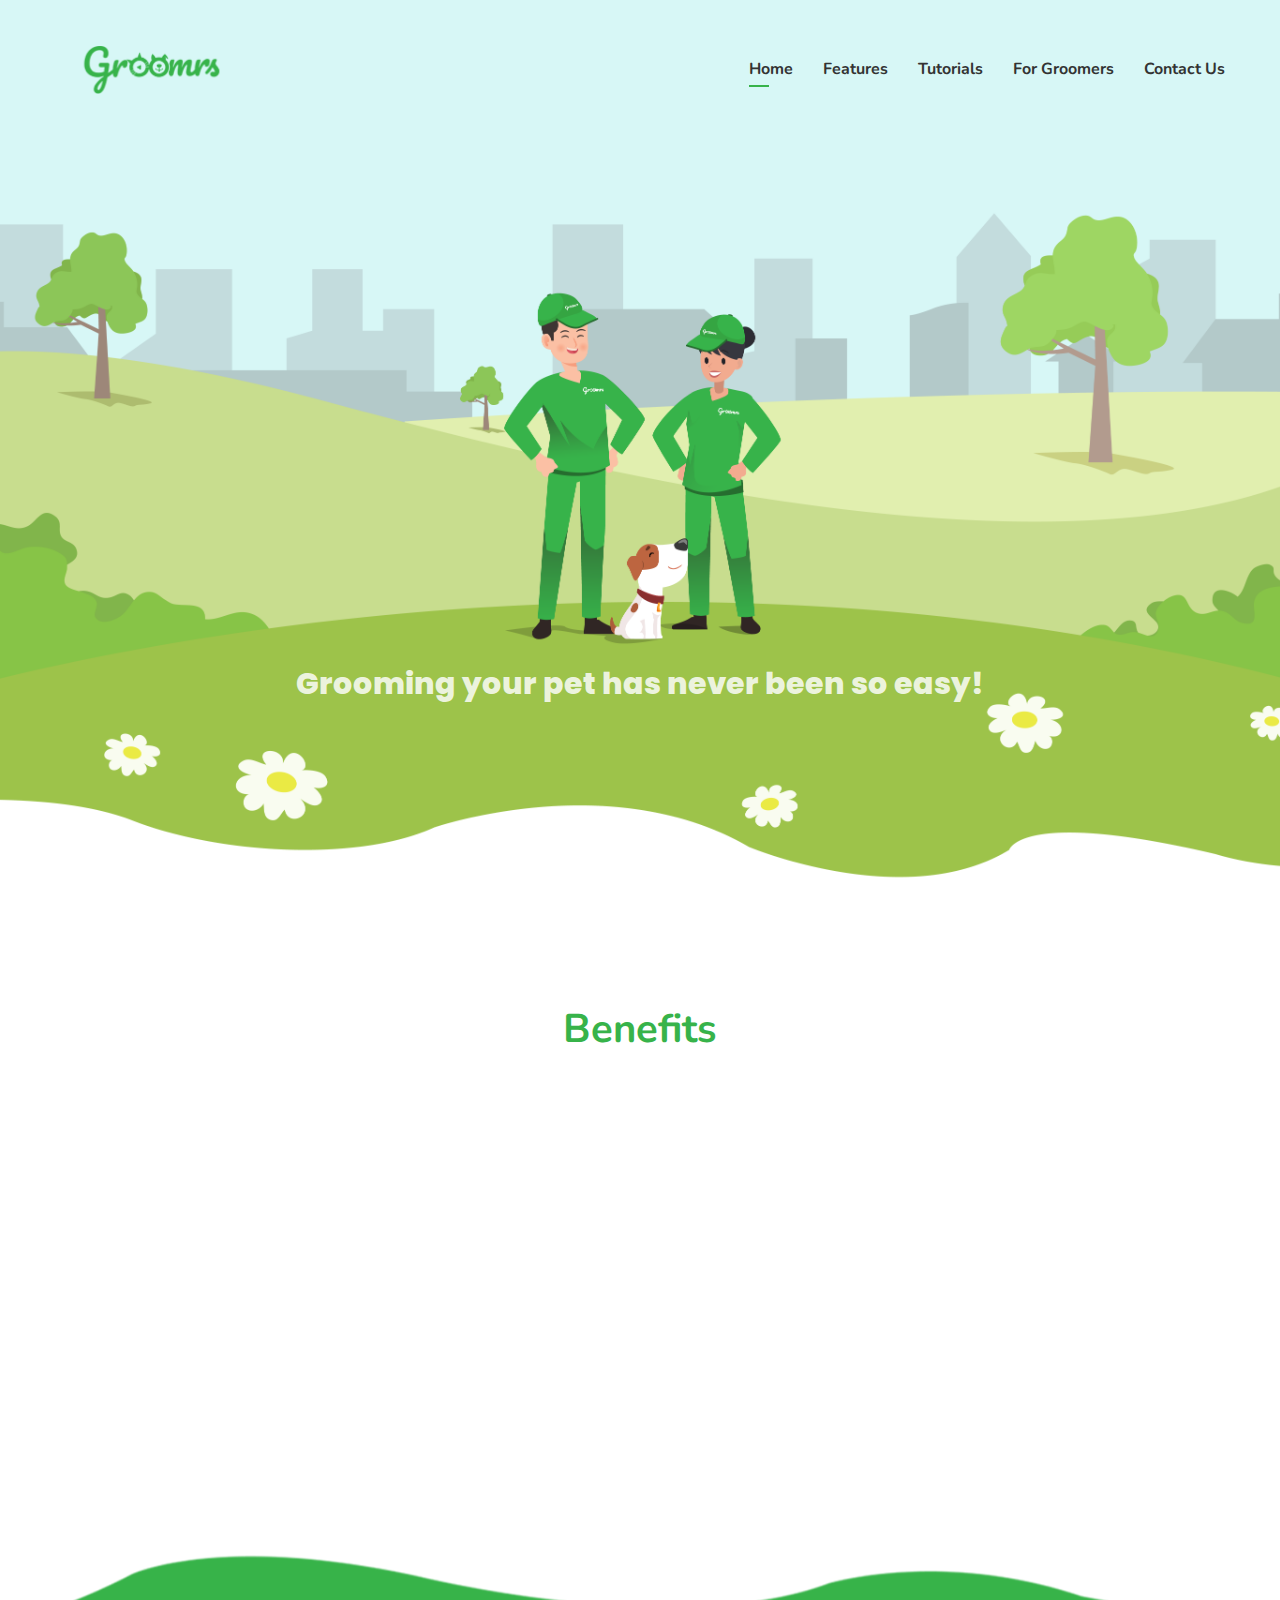
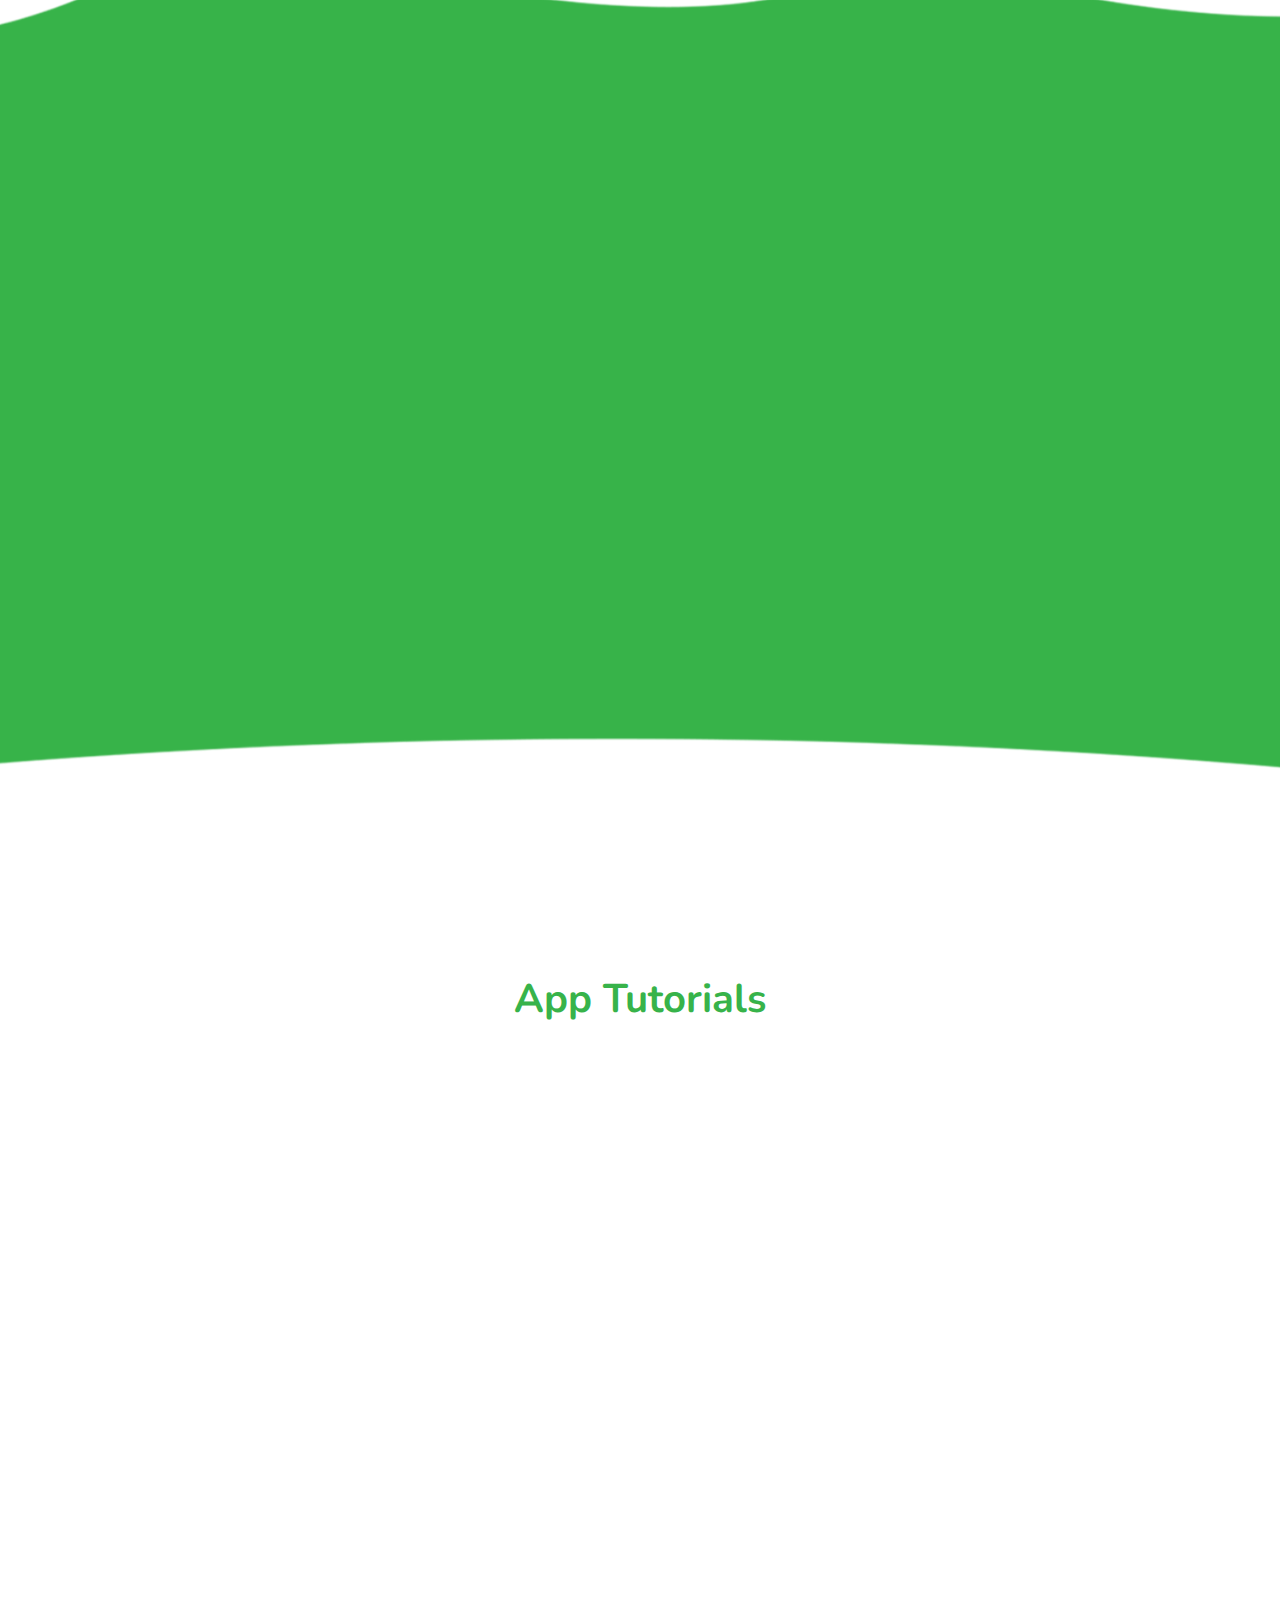
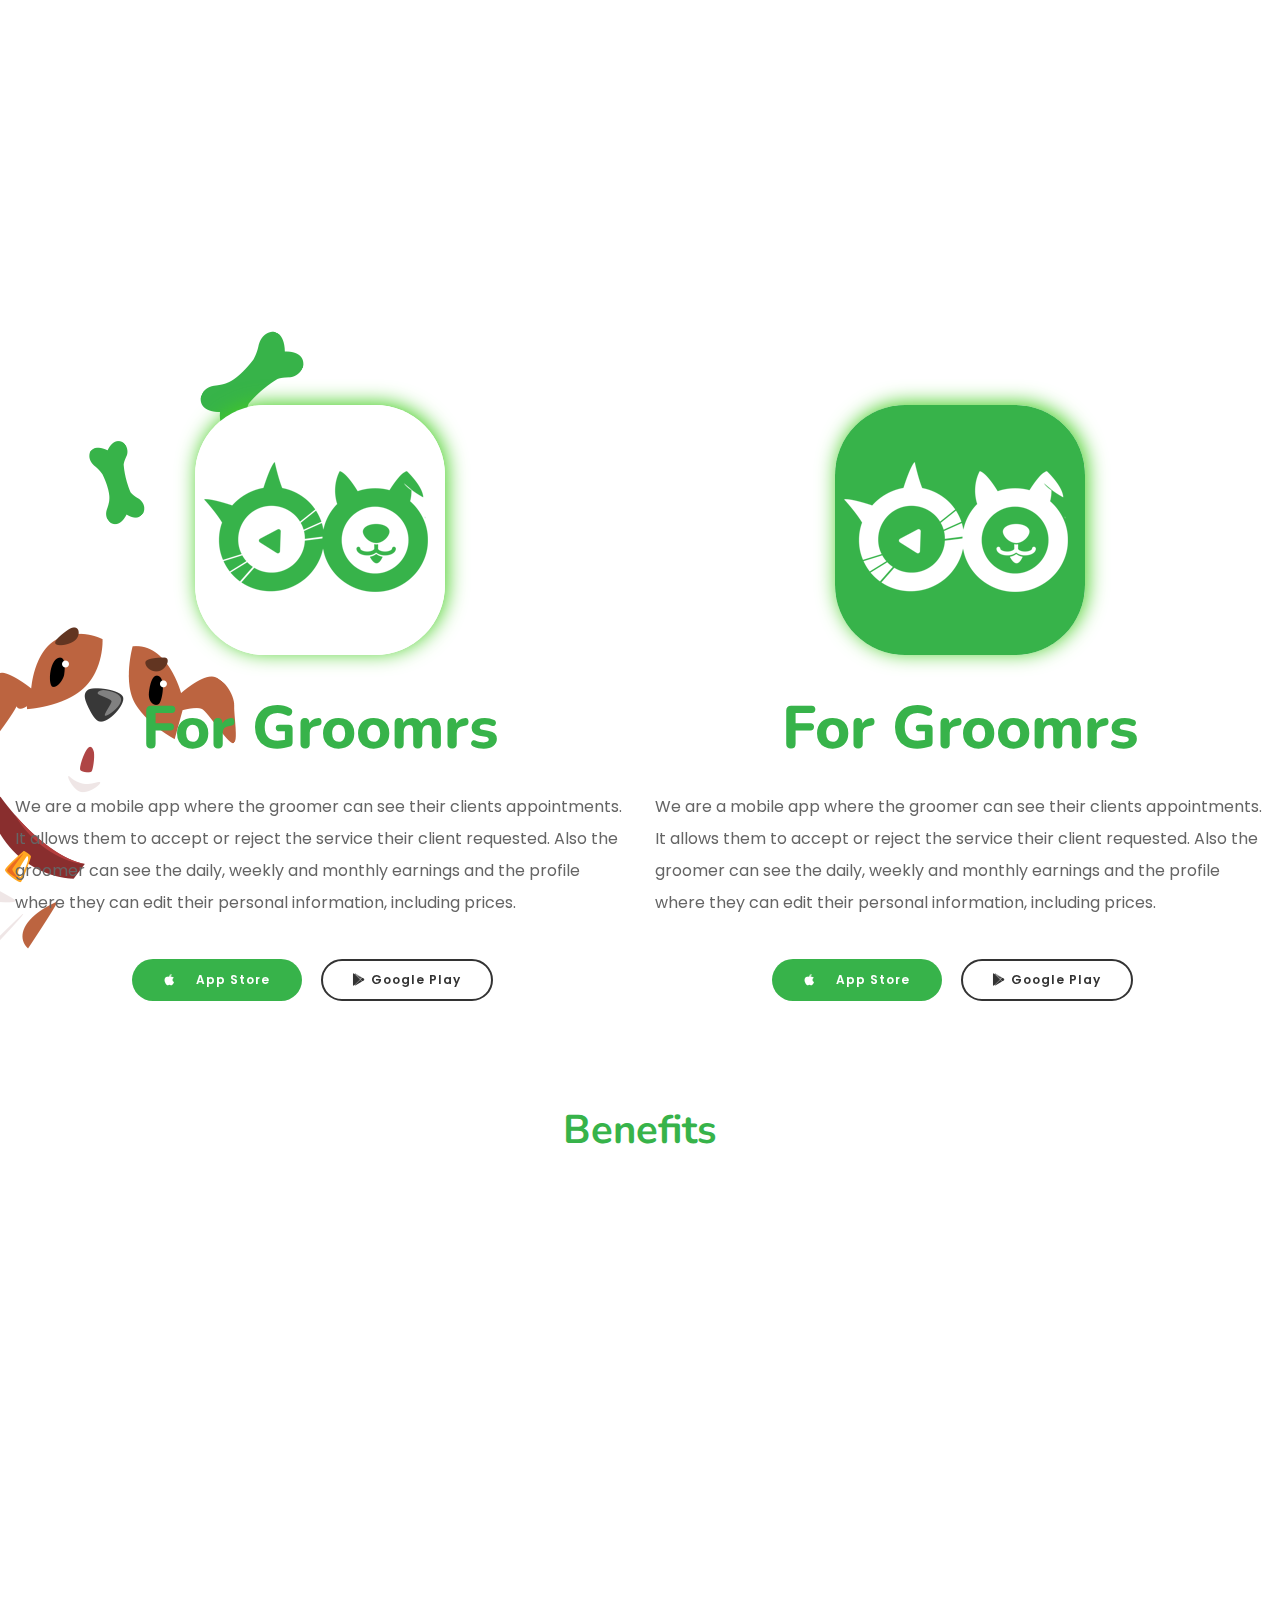
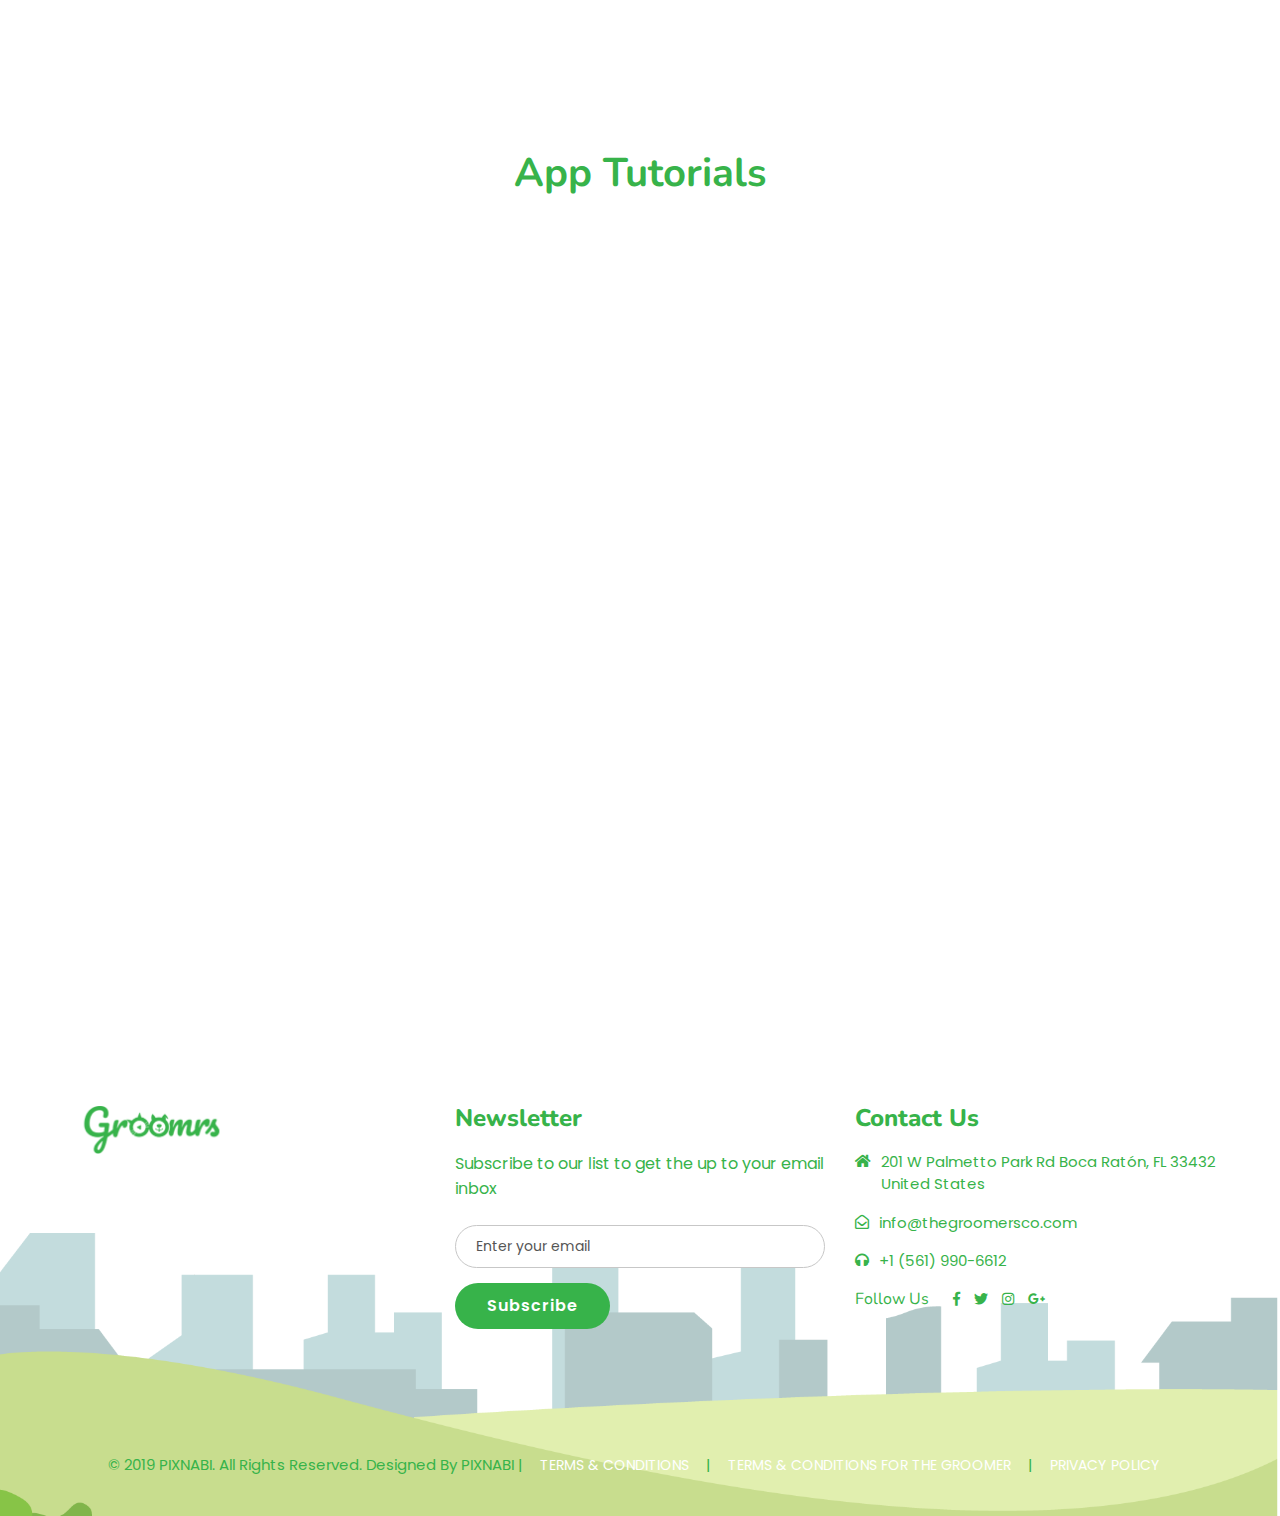
==== index.html @ f54c1a40 "commit" ====
<!doctype html>
<html class="no-js" lang="en">

<head>
    <meta charset="utf-8">
    <meta http-equiv="x-ua-compatible" content="ie=edge">
    <title>The Groomers</title>
    <meta name="description" content="">
    <meta name="viewport" content="width=device-width, initial-scale=1">

    <link rel="manifest" href="site.webmanifest.html">
    <link rel="shortcut icon" type="image/x-icon" href="img/favicon groomers.png">
    <!-- Place favicon.ico in the root directory -->

    <link rel="stylesheet" href="https://use.fontawesome.com/releases/v5.6.3/css/all.css" integrity="sha384-UHRtZLI+pbxtHCWp1t77Bi1L4ZtiqrqD80Kn4Z8NTSRyMA2Fd33n5dQ8lWUE00s/"
        crossorigin="anonymous">

    <!-- CSS here -->
    <link rel="stylesheet" href="css/bootstrap.min.css">
    <link rel="stylesheet" href="css/animate.min.css">
    <link rel="stylesheet" href="css/magnific-popup.css">
    <link rel="stylesheet" href="css/fontawesome-all.min.css">
    <link rel="stylesheet" href="css/themify-icons.css">
    <link rel="stylesheet" href="css/slick.css">
    <link rel="stylesheet" href="css/default.css">
    <link rel="stylesheet" href="css/style.css">
    <link rel="stylesheet" href="css/responsive.css">
</head>

<body>
    <!-- preloader -->
    <div id="loading">
        <div id="loading-center">
            <div id="loading-center-absolute">
                <div class="object" id="object_one"></div>
                <div class="object" id="object_two"></div>
                <div class="object" id="object_three"></div>
                <div class="object" id="object_four"></div>
                <div class="object" id="object_five"></div>
                <div class="object" id="object_six"></div>
                <div class="object" id="object_seven"></div>
                <div class="object" id="object_eight"></div>
                <div class="object" id="object_big"></div>
            </div>
        </div>
    </div>
    <!-- preloader-end -->
    <!-- header -->
    <header id="sticky-header" class="transparent-menu pt-20 pb-20">
        <div class="container">
            <div class="row">
                <div class="col-xl-12">
                    <div class="main-menu">
                        <nav class="navbar navbar-expand-lg">
                            <a href="index.html" class="navbar-brand">
                                <img id="sticky-logo" src="img/logo/logogroo.png" alt="" width="200px" height="50px">
                            </a>
                            <button class="navbar-toggler" type="button" data-toggle="collapse" data-target="#navbarNav">
                                <span class="navbar-icon"></span>
                                <span class="navbar-icon"></span>
                                <span class="navbar-icon"></span>
                            </button>
                            <div class="collapse navbar-collapse" id="navbarNav">
                                <ul class="navbar-nav ml-auto">
                                    <li class="nav-item active"><a class="nav-link" href="#home">Home</a></li>
                                    <li class="nav-item"><a class="nav-link" href="#features">Features</a></li>
                                    <li class="nav-item"><a class="nav-link" href="#screesnshot">Tutorials</a></li>
                                    <li class="nav-item"><a class="nav-link" href="#forGroomers">For Groomers</a></li>
                                    <li class="nav-item"><a class="nav-link" href="#contactUs">Contact Us</a></li>
                                </ul>
                            </div>
                        </nav>
                    </div>
                </div>
            </div>
        </div>
    </header>
    <!-- header-end -->
    
    <!-- slider-area -->
    <section>
    <div id="home" class="slider-area bg-shape home-two d-flex justify-content-center align-items-end" style="background-image:url('img/slider/fooren-100.png');">
                <span class="downt">Grooming your pet has never been so easy!</span>
    </div>
                                    
<!-- <div class="hero-area-wrap home-two-hero">
            <div class="slider-active">
                <div class="single-slider home-two-slider"> -->
                    <!-- <div class="container"> -->
                        <!-- <div class="row">
                            <div class="col-12">
                                <div class="downt" style="animation: movebounce 3s linear infinite; z-index: 1;">Grooming your pet has never been so easy!</div> -->
                                <!-- <div class="downt" > -->
                                    <!-- <div class="logo-1" data-animation="fadeInLeft" data-delay=".2s"></div> -->
                                    <!-- <h1 class="downt" data-animation="fadeInLeft" data-delay=".2s" >Grooming your pet has never been
                                        so easy</h1> -->
                                    <!-- <p data-animation="fadeInLeft" data-delay=".4s" style="color:#fafafaf1">With groomers, your pet is going to
                                        be in excellent hands, our staff is highly qualified, they will offer you the
                                        best
                                        experience for your pet.</p> -->
                                    <!-- <div class="slider-btn">
                                        <a href="#" class="btn xs-mb-5" data-animation="fadeInUp" data-delay=".6s"><i class="fab fa-apple"></i>App
                                            Store</a>
                                        <a href="#" class="btn transparent-btn" data-animation="fadeInUp" data-delay=".8s"><i
                                                class="fab fa-google-play"></i>Google Play</a>
                                    </div>
                                </div>
                            </div> -->
                            <!-- <div class="col-xl-4 offset-xl-1 col-lg-5 d-none d-lg-block">
                                <div class="slider-img" data-animation="fadeInRight" data-delay=".8s"> -->
                                    <!-- <img src="img/screenshot/screenshot-1.png" width="379px" height="729px" alt="" style="object-fit: contain;"> -->
                                </div>
                            </div>
                        </div>
                    </div>
                </div>
            </div>
        </div>
    </section>
    <!-- slider-area-end -->
    <!-- features-area-wrap -->
    <div id="features" class="features-area-wrap home-two-features">
        <section class="features-area pt-135 pb-80 ">
            <h1 class="pb-40">Benefits</h1>
            <div class="container">
                <div class="row">
                    <div class="col-xl-3 col-lg-3 col-md-6 text-center">
                        <div class="features-wrap mb-30 wow fadeIn" data-wow-delay="0.2s">
                            <div class="features-icon">
                                <img class="animated" src="img/icon/animalesgroomers.svg" alt="" width="100px" height="100px;">
                            </div>
                            <div class="features-content">
                                <h2>Choose Your Pet</h2>
                                <p>Tell us what pet you have and it’s size so groomers can offer the best experience
                                    for
                                    your pet.</p>
                            </div>
                        </div>
                    </div>
                    <div class="col-xl-3 col-lg-3 col-md-6 text-center">
                        <div class="features-wrap mb-30 wow fadeIn" data-wow-delay="0.2s">
                            <div class="features-icon">
                                <img class="animated" src="img/icon/servicegroomers.svg" alt="" width="100px" height="100px;">
                            </div>
                            <div class="features-content">
                                <h2>Service Preference</h2>
                                <p>We offer full bath and grooming services for your pet .</p>
                            </div>
                        </div>
                    </div>
                    <div class="col-xl-3 col-lg-3 col-md-6 text-center">
                        <div class="features-wrap mb-30 wow fadeIn" data-wow-delay="0.4s">
                            <div class="features-icon">
                                <img class="animated" src="img/icon/locationgroomers.svg" alt="" width="100px" height="100px">
                            </div>
                            <div class="features-content">
                                <h2>What's Your Location?</h2>
                                <p>Choose the location where your pet is or where you want the service.</p>
                            </div>
                        </div>
                    </div>
                    <div class="col-xl-3 col-lg-3 col-md-6 text-center">
                        <div class="features-wrap mb-30 wow fadeIn" data-wow-delay="0.6s">
                            <div class="features-icon">
                                <img class="animated" src="img/icon/guaguagroomers.svg" alt="" width="100px" height="100px">
                            </div>
                            <div class="features-content">
                                <h2>We Are On Our Way!</h2>
                                <p>Once you make your appointment, we are going to be on our way so we can offer you
                                    the service that you chose for your pet.</p>
                            </div>
                        </div>
                    </div>
                </div>
            </div>
        </section>
    </div>
    <!-- Description Start here -->
    <section class="description-area description-padding pt-105 pb-100" style="padding-top: 50px;padding-bottom: 0px;">
        <div class="container">
            <div class="row">
                <div class="col-xl-5 col-lg-6">
                    <div class="description-img second-description-img wow fadeInLeft" data-wow-delay="0.2s">
                        <img class="animated" src="img/features/Gped.png" alt="">
                    </div>
                </div>
                <div class="col-xl-6 offset-xl-1 col-lg-6">
                    <div class="description-content second-description wow fadeInUp" data-wow-delay="0.4s">
                        <div class="description-content-title mb-25">
                            <h1 style="color: aliceblue">About Us</h1>
                        </div>
                        <p style="color: aliceblue">We are a mobile app that provides you grooming services for your pet whether is a dog or a
                            cat. It allows you to choose a date with the groomer of your preference, your pet size and
                            the best services for them. Our staff is highly train and qualified with years of
                            professional experience.</p>
                        <!-- <a href="#" class="btn">Read more</a> -->
                    </div>
                </div>
            </div>
        </div>
    </section>
    <!-- Description Ends Here -->
    <!-- app-screenshot-area -->
    <section id="screesnshot" class="screeenshot-area second-screenshot-area pt-10 style=" background-image: url('..')">
        <section class="features-area pb-80">
            <h1 class="pb-40 pt-40">App Tutorials</h1>
            <div class="container">
                <div class="row">
                    <div class="col-xl-3 col-lg-3 col-md-6 text-center">
                        <div class="features-wrap mb-30 wow fadeIn" data-wow-delay="0.2s">
                            <div class="features-icon">
                                <img src="img/screenshot/screenshot-1.png" width="250px" height="500px;">
                            </div>
                            <div class="features-content">
                                <h2>Choose Your Pet</h2>
                                <p>Our design allows you to choose what kind of pet do you own, cat or dog.</p>
                            </div>
                        </div>
                    </div>
                    <div class="col-xl-3 col-lg-3 col-md-6 text-center">
                        <div class="features-wrap mb-30 wow fadeIn" data-wow-delay="0.6s">
                            <div class="features-icon">
                                <img src="img/screenshot/screenshot-2.png" alt="" width="250px" height="500px">
                            </div>
                            <div class="features-content">
                                <h2>Choose a Groomer</h2>
                                <p>You can find the groomer of your preference to perform the service that you chose and their profile.</p>
                            </div>
                        </div>
                    </div>
                    <div class="col-xl-3 col-lg-3 col-md-6 text-center">
                        <div class="features-wrap mb-30 wow fadeIn" data-wow-delay="0.6s">
                            <div class="features-icon">
                                <img src="img/screenshot/screenshot-3.png" alt="" width="250px" height="500px">
                            </div>
                            <div class="features-content">
                                <h2>Make Your Appointment</h2>
                                <p>Choose the date and time that you wish the groomer provide the service that you picked for your pet.</p>
                            </div>
                        </div>
                    </div>
                    <div class="col-xl-3 col-lg-3 col-md-6 text-center">
                        <div class="features-wrap mb-30 wow fadeIn" data-wow-delay="0.8s">
                            <div class="features-icon">
                                <img src="img/screenshot/screenshot-4.png" alt="" width="250px" height="500px">
                            </div>
                            <div class="features-content">
                                <h2>Pet Profile</h2>
                                <p>You can create your pet's profile.</p>
                            </div>
                        </div>
                    </div>

                </div>
            </div>
        </section>
    </section>
    <!-- Screenshots Ends Here -->
    <!-- For Groomers Start Here -->
    <!-- For Groomers Sliders Start Here-->
    <section id="forGroomers" class="dogback">
            <!-- slider-area bg-shape home-two classdog-->
        <div class="hero-area-wrap home-two-hero">
            <div class="slider-active">
                <div class="single-slider home-two-slider">
                    <div class="container-fluid dogbone">
                        <div class="row">
                            <div class="col-xl-6 col-lg-6">
                                <div class="slider-content">
                                    <div class="loggo"><div class="logo-2" data-animation="fadeInLeft" data-delay=".2s"></div></div>
                                   
                                    
                                    <h1 data-animation="fadeInLeft" data-delay=".2s" style="color: #37b34a; text-align: center;">For Groomrs</h1>
                                    <p data-animation="fadeInLeft" data-delay=".4s">We are a mobile app where the
                                        groomer can see their clients appointments. It allows them to accept or reject
                                        the service their client requested. Also the groomer can see the daily, weekly
                                        and monthly earnings and the profile where they can edit their personal
                                        information, including prices.</p>
                                    <div class="slider-btn" style="text-align: center;">
                                        <a href="#" class="btn" data-animation="fadeInUp" data-delay=".6s"><i class="fab fa-apple"></i>App
                                            Store</a>
                                        <a href="#" class="btn transparent-btn" data-animation="fadeInUp" data-delay=".8s"><i
                                                class="fab fa-google-play"></i>Google Play</a>
                                    </div>
                                </div>
                            </div>


                            <div class="col-xl-6 col-lg-6">
                                <div class="slider-content">
                                    <div class="loggo"><div class="logo-3" data-animation="fadeInLeft" data-delay=".1s"></div></div>
                                    
                                    
                                    <h1 data-animation="fadeInLeft" data-delay=".2s" style="color: #37b34a; text-align: center;">For Groomrs</h1>
                                    <p data-animation="fadeInLeft" data-delay=".4s">We are a mobile app where the
                                        groomer can see their clients appointments. It allows them to accept or reject
                                        the service their client requested. Also the groomer can see the daily, weekly
                                        and monthly earnings and the profile where they can edit their personal
                                        information, including prices.</p>
                                    <div class="slider-btn" style="text-align: center;">
                                        <a href="#" class="btn" data-animation="fadeInUp" data-delay=".6s"><i class="fab fa-apple"></i>App
                                            Store</a>
                                        <a href="#" class="btn transparent-btn" data-animation="fadeInUp" data-delay=".8s"><i
                                                class="fab fa-google-play"></i>Google Play</a>
                                    </div>
                                </div>
                            </div>







                            <!-- <div class="col-xl-4 offset-xl-1 col-lg-5 d-none d-lg-block">
                                <div class="slider-img" data-animation="fadeInRight" data-delay=".8s">
                                    <img src="img/screenshot/screenshot-5.png" alt="" width="379px" height="729px">
                                </div>
                            </div> -->
                        </div>
                    </div>
                </div>
            </div>
        </div>
    </section>
    <!-- For Groomers Ends Here -->
    <!-- For Groomers Benefits Start Here-->
    <div id="features" class="features-area-wrap home-two-features">
        <section class="features-area pt-135 pb-80">
            <h1 class="pb-40">Benefits</h1>
            <div class="container">
                <div class="row">
                    <div class="col-xl-3 col-lg-3 col-md-6 text-center">
                        <div class="features-wrap mb-30 wow fadeIn" data-wow-delay="0.2s">
                            <div class="features-icon">
                                <img class="animated" src="img/icon/calendar.png" alt="" width="180px" height="100px;">
                            </div>
                            <div class="features-content">
                                <h2>Customer's Appointments</h2>
                                <p>The groomer will have the flexibility to verify at what date and time they will
                                    provide your pet’s services.</p>
                            </div>
                        </div>
                    </div>
                    <div class="col-xl-3 col-lg-3 col-md-6 text-center">
                        <div class="features-wrap mb-30 wow fadeIn" data-wow-delay="0.2s">
                            <div class="features-icon">
                                <img class="animated" src="img/icon/service.png" alt="" width="180px" height="100px;">
                            </div>
                            <div class="features-content">
                                <h2>Service Request</h2>
                                <p>Our groomers will have the option to accept or deny their service requests.</p>
                            </div>
                        </div>
                    </div>
                    <div class="col-xl-3 col-lg-3 col-md-6 text-center">
                        <div class="features-wrap mb-30 wow fadeIn" data-wow-delay="0.4s">
                            <div class="features-icon">
                                <img class="animated" src="img/icon/earnings.png" alt="" width="180px" height="100px">
                            </div>
                            <div class="features-content">
                                <h2>Groomer's Earnings</h2>
                                <p>Groomers will have the opportunity to see their daily, weekly and monthly earnings.</p>
                            </div>
                        </div>
                    </div>
                    <div class="col-xl-3 col-lg-3 col-md-6 text-center">
                        <div class="features-wrap mb-30 wow fadeIn" data-wow-delay="0.6s">
                            <div class="features-icon">
                                <img  class="animated" src="img/icon/avatar.png" alt="" width="170px" height="100px">
                            </div>
                            <div class="features-content">
                                <h2>Groomer's Profile</h2>
                                <p>The groomer will see their profile information, including prices and they will have
                                    the liberty to change them.</p>
                            </div>
                        </div>
                    </div>
                </div>
            </div>
        </section>
        <!-- For Groomers Benefits Ends Here-->
        <!-- Screenshots Tutorial -->
        <section id="forGroomers" class="screeenshot-area second-screenshot-area pt-5" style= "background-image:url('..')">
            <section class="features-area pb-80" style="border-bottom-width: 0px;">
                <h1 class="pb-40">App Tutorials</h1>
                <div class="container">
                    <div class="row">
                        <div class="col-xl-3 col-lg-3 col-md-6 text-center">
                            <div class="features-wrap mb-30 wow fadeIn" data-wow-delay="0.2s">
                                <div class="features-icon">
                                    <img src="img/screenshot/screenshot-5.png" width="250px" height="500px;">
                                </div>
                                <div class="features-content">
                                    <h2>Calendar</h2>
                                    <p>Take a look in your calendar to all te appointments that customers create.</p>
                                </div>
                            </div>
                        </div>
                        <div class="col-xl-3 col-lg-3 col-md-6 text-center">
                            <div class="features-wrap mb-30 wow fadeIn" data-wow-delay="0.6s">
                                <div class="features-icon">
                                    <img src="img/screenshot/screenshot-10.png" alt="" width="250px" height="500px">
                                </div>
                                <div class="features-content">
                                    <h2>Request Service</h2>
                                    <p>Groomers can accept or deny all the requests.</p>
                                </div>
                            </div>
                        </div>
                        <div class="col-xl-3 col-lg-3 col-md-6 text-center">
                            <div class="features-wrap mb-30 wow fadeIn" data-wow-delay="0.6s">
                                <div class="features-icon">
                                    <img src="img/screenshot/screenshot-8.png" alt="" width="250px" height="500px">
                                </div>
                                <div class="features-content">
                                    <h2>Reports</h2>
                                    <p>Take a look to all your earnings.</p>
                                </div>
                            </div>
                        </div>
                        <div class="col-xl-3 col-lg-3 col-md-6 text-center">
                            <div class="features-wrap mb-30 wow fadeIn" data-wow-delay="0.8s">
                                <div class="features-icon">
                                    <img src="img/screenshot/screenshot-6.png" alt="" width="250px" height="500px">
                                </div>
                                <div class="features-content">
                                    <h2>Profile</h2>
                                    <p>Groomers can provide all the information about their services.</p>
                                </div>
                            </div>
                        </div>

                    </div>
                </div>
            </section>
        </section>
        <!-- For Groomers App Ends Here -->
        <!-- footer -->
        <section id="contactUs">
            <footer class="second-footer">
                <div class="container">
                    <div class="footer-area-wrap pt-95 pb-70">
                        <div class="row">
                            <div class="col-lg-4 col-sm-6">
                                <div class="footer-widget mb-30">
                                    <div class="footer-logo mb-20">
                                        <a href="index.html"><img class="animated" src="img/logo/logogroo.png" alt="" width="200px"
                                                height="50px"></a>
                                    </div>
                                    <div class="footer-text">
                                        <!-- <p>Sed ut perspiciatis unde om is nerror sit voluptatem accustium dolorem
                                            ti um
                                            totam rem aperam
                                            eaque ipsa qu ae ab
                                            illose inntore veritatis et quasi way his mind</p> -->
                                    </div>
                                </div>
                            </div>
                            <div class="col-lg-4 col-sm-6">
                                <div class="footer-widget mb-30">
                                    <div class="footer-widget-heading">
                                        <h4>Newsletter</h4>
                                    </div>
                                    <div class="subscribe-text">
                                        <p>Subscribe to our list to get the
                                            up to your email inbox</p>
                                    </div>
                                    <form action="#" class="footer-form">
                                        <input type="text" placeholder="Enter your email">
                                        <button class="btn">subscribe</button>
                                    </form>
                                </div>
                            </div>
                            <div class="col-lg-4 col-sm-6">
                                <div class="footer-widget mb-30">
                                    <div class="footer-widget-heading">
                                        <h4>Contact Us</h4>
                                    </div>
                                    <div class="sigle-address">
                                        <div class="address-icon">
                                            <i class="fas fa-home"></i>
                                        </div>
                                        <p>201 W Palmetto Park Rd Boca Ratón, FL 33432 United States</p>
                                    </div>
                                    <div class="sigle-address">
                                        <div class="address-icon">
                                            <i class="far fa-envelope-open"></i>
                                        </div>
                                        <p>info@thegroomersco.com</p>
                                    </div>
                                    <div class="sigle-address">
                                        <div class="address-icon">
                                            <i class="fas fa-headphones"></i>
                                        </div>
                                        <p>+1 (561) 990-6612</p>
                                    </div>
                                    <div class="footer-social mt-5">
                                        <h6>Follow Us</h6>
                                        <ul class="footer-social-icon">
                                            <li><a href="https://www.facebook.com/thegroomersapp"><i class="fab fa-facebook-f"></i></a></li>
                                            <li><a href="https://twitter.com/"><i class="fab fa-twitter"></i></a></li>
                                            <li><a href="https://instagram.com/"><i class="fab fa-instagram"></i></a></li>
                                            <li><a href="https://plus.google.com/discover"><i class="fab fa-google-plus-g"></i></a></li>
                                        </ul>
                                    </div>
                                </div>
                            </div>
                        </div>
                    </div>
                    <div class="row align-items-center">
                        <!-- <div class="col-lg-6 text-center text-lg-left">
                        <div class="copyright-text">
                            <img src="img/icon/pixnabi foother.svg" width="200px" height="100px">
                            <p>&copy; 2018 Your Company. All Rights Reserved. Designed By themeadapt.</p>
                        </div>
                    </div> -->
                        <div class="col-lg-12 text-center d-none d-md-block">
                            <div class="Privacy-link">
                                <!-- <a href="#">Terms & Condition</a>
                            <a href="#">Privacy Policy</a>
                            <a href="#">Contact Us</a> -->
                            <p style="color: #37b34a;" >&copy; 2019 PIXNABI. All Rights Reserved. Designed By PIXNABI | <span><a href="terms-conditions.html">TERMS &
                                        CONDITIONS</a></span> | <span><a href="terms-conditions-groomer.html">TERMS & CONDITIONS FOR THE GROOMER</a></span>
                                | <span><a href="privacy-policy.html">PRIVACY POLICY</a></span></p>
                            </div>
                        </div>
                    </div>
                </div>
            </footer>
        </section>
        <!-- footer-end -->






        <!-- JS here -->
        <script src="js/vendor/modernizr-3.5.0.min.js"></script>
        <script src="js/vendor/jquery-1.12.4.min.js"></script>
        <script src="js/popper.min.js"></script>
        <script src="js/bootstrap.min.js"></script>
        <script src="js/one-page-nav-min.js"></script>
        <script src="js/slick.min.js"></script>
        <script src="js/ajax-form.js"></script>
        <script src="js/wow.min.js"></script>
        <script src="js/jquery.scrollUp.min.js"></script>
        <script src="js/jquery.magnific-popup.min.js"></script>
        <script src="js/jquery.nice-select.min.js"></script>
        <script src="js/plugins.js"></script>
        <script src="js/main.js"></script>
</body>

</html>
---- css/themify-icons.css ----
@font-face {
	font-family: 'themify';
	src:url('../fonts/themify--fvbane.eot');
	src:url('../fonts/themify-.eot#iefix-fvbane') format('embedded-opentype'),
		url('../fonts/themify--fvbane.woff') format('woff'),
		url('../fonts/themify--fvbane.ttf') format('truetype'),
		url('../fonts/themify--fvbane.svg#themify') format('svg');
	font-weight: normal;
	font-style: normal;
}

[class^="ti-"], [class*=" ti-"] {
	font-family: 'themify';
	speak: none;
	font-style: normal;
	font-weight: normal;
	font-variant: normal;
	text-transform: none;
	line-height: 1;

	/* Better Font Rendering =========== */
	-webkit-font-smoothing: antialiased;
	-moz-osx-font-smoothing: grayscale;
}

.ti-wand:before {
	content: "\e600";
}
.ti-volume:before {
	content: "\e601";
}
.ti-user:before {
	content: "\e602";
}
.ti-unlock:before {
	content: "\e603";
}
.ti-unlink:before {
	content: "\e604";
}
.ti-trash:before {
	content: "\e605";
}
.ti-thought:before {
	content: "\e606";
}
.ti-target:before {
	content: "\e607";
}
.ti-tag:before {
	content: "\e608";
}
.ti-tablet:before {
	content: "\e609";
}
.ti-star:before {
	content: "\e60a";
}
.ti-spray:before {
	content: "\e60b";
}
.ti-signal:before {
	content: "\e60c";
}
.ti-shopping-cart:before {
	content: "\e60d";
}
.ti-shopping-cart-full:before {
	content: "\e60e";
}
.ti-settings:before {
	content: "\e60f";
}
.ti-search:before {
	content: "\e610";
}
.ti-zoom-in:before {
	content: "\e611";
}
.ti-zoom-out:before {
	content: "\e612";
}
.ti-cut:before {
	content: "\e613";
}
.ti-ruler:before {
	content: "\e614";
}
.ti-ruler-pencil:before {
	content: "\e615";
}
.ti-ruler-alt:before {
	content: "\e616";
}
.ti-bookmark:before {
	content: "\e617";
}
.ti-bookmark-alt:before {
	content: "\e618";
}
.ti-reload:before {
	content: "\e619";
}
.ti-plus:before {
	content: "\e61a";
}
.ti-pin:before {
	content: "\e61b";
}
.ti-pencil:before {
	content: "\e61c";
}
.ti-pencil-alt:before {
	content: "\e61d";
}
.ti-paint-roller:before {
	content: "\e61e";
}
.ti-paint-bucket:before {
	content: "\e61f";
}
.ti-na:before {
	content: "\e620";
}
.ti-mobile:before {
	content: "\e621";
}
.ti-minus:before {
	content: "\e622";
}
.ti-medall:before {
	content: "\e623";
}
.ti-medall-alt:before {
	content: "\e624";
}
.ti-marker:before {
	content: "\e625";
}
.ti-marker-alt:before {
	content: "\e626";
}
.ti-arrow-up:before {
	content: "\e627";
}
.ti-arrow-right:before {
	content: "\e628";
}
.ti-arrow-left:before {
	content: "\e629";
}
.ti-arrow-down:before {
	content: "\e62a";
}
.ti-lock:before {
	content: "\e62b";
}
.ti-location-arrow:before {
	content: "\e62c";
}
.ti-link:before {
	content: "\e62d";
}
.ti-layout:before {
	content: "\e62e";
}
.ti-layers:before {
	content: "\e62f";
}
.ti-layers-alt:before {
	content: "\e630";
}
.ti-key:before {
	content: "\e631";
}
.ti-import:before {
	content: "\e632";
}
.ti-image:before {
	content: "\e633";
}
.ti-heart:before {
	content: "\e634";
}
.ti-heart-broken:before {
	content: "\e635";
}
.ti-hand-stop:before {
	content: "\e636";
}
.ti-hand-open:before {
	content: "\e637";
}
.ti-hand-drag:before {
	content: "\e638";
}
.ti-folder:before {
	content: "\e639";
}
.ti-flag:before {
	content: "\e63a";
}
.ti-flag-alt:before {
	content: "\e63b";
}
.ti-flag-alt-2:before {
	content: "\e63c";
}
.ti-eye:before {
	content: "\e63d";
}
.ti-export:before {
	content: "\e63e";
}
.ti-exchange-vertical:before {
	content: "\e63f";
}
.ti-desktop:before {
	content: "\e640";
}
.ti-cup:before {
	content: "\e641";
}
.ti-crown:before {
	content: "\e642";
}
.ti-comments:before {
	content: "\e643";
}
.ti-comment:before {
	content: "\e644";
}
.ti-comment-alt:before {
	content: "\e645";
}
.ti-close:before {
	content: "\e646";
}
.ti-clip:before {
	content: "\e647";
}
.ti-angle-up:before {
	content: "\e648";
}
.ti-angle-right:before {
	content: "\e649";
}
.ti-angle-left:before {
	content: "\e64a";
}
.ti-angle-down:before {
	content: "\e64b";
}
.ti-check:before {
	content: "\e64c";
}
.ti-check-box:before {
	content: "\e64d";
}
.ti-camera:before {
	content: "\e64e";
}
.ti-announcement:before {
	content: "\e64f";
}
.ti-brush:before {
	content: "\e650";
}
.ti-briefcase:before {
	content: "\e651";
}
.ti-bolt:before {
	content: "\e652";
}
.ti-bolt-alt:before {
	content: "\e653";
}
.ti-blackboard:before {
	content: "\e654";
}
.ti-bag:before {
	content: "\e655";
}
.ti-move:before {
	content: "\e656";
}
.ti-arrows-vertical:before {
	content: "\e657";
}
.ti-arrows-horizontal:before {
	content: "\e658";
}
.ti-fullscreen:before {
	content: "\e659";
}
.ti-arrow-top-right:before {
	content: "\e65a";
}
.ti-arrow-top-left:before {
	content: "\e65b";
}
.ti-arrow-circle-up:before {
	content: "\e65c";
}
.ti-arrow-circle-right:before {
	content: "\e65d";
}
.ti-arrow-circle-left:before {
	content: "\e65e";
}
.ti-arrow-circle-down:before {
	content: "\e65f";
}
.ti-angle-double-up:before {
	content: "\e660";
}
.ti-angle-double-right:before {
	content: "\e661";
}
.ti-angle-double-left:before {
	content: "\e662";
}
.ti-angle-double-down:before {
	content: "\e663";
}
.ti-zip:before {
	content: "\e664";
}
.ti-world:before {
	content: "\e665";
}
.ti-wheelchair:before {
	content: "\e666";
}
.ti-view-list:before {
	content: "\e667";
}
.ti-view-list-alt:before {
	content: "\e668";
}
.ti-view-grid:before {
	content: "\e669";
}
.ti-uppercase:before {
	content: "\e66a";
}
.ti-upload:before {
	content: "\e66b";
}
.ti-underline:before {
	content: "\e66c";
}
.ti-truck:before {
	content: "\e66d";
}
.ti-timer:before {
	content: "\e66e";
}
.ti-ticket:before {
	content: "\e66f";
}
.ti-thumb-up:before {
	content: "\e670";
}
.ti-thumb-down:before {
	content: "\e671";
}
.ti-text:before {
	content: "\e672";
}
.ti-stats-up:before {
	content: "\e673";
}
.ti-stats-down:before {
	content: "\e674";
}
.ti-split-v:before {
	content: "\e675";
}
.ti-split-h:before {
	content: "\e676";
}
.ti-smallcap:before {
	content: "\e677";
}
.ti-shine:before {
	content: "\e678";
}
.ti-shift-right:before {
	content: "\e679";
}
.ti-shift-left:before {
	content: "\e67a";
}
.ti-shield:before {
	content: "\e67b";
}
.ti-notepad:before {
	content: "\e67c";
}
.ti-server:before {
	content: "\e67d";
}
.ti-quote-right:before {
	content: "\e67e";
}
.ti-quote-left:before {
	content: "\e67f";
}
.ti-pulse:before {
	content: "\e680";
}
.ti-printer:before {
	content: "\e681";
}
.ti-power-off:before {
	content: "\e682";
}
.ti-plug:before {
	content: "\e683";
}
.ti-pie-chart:before {
	content: "\e684";
}
.ti-paragraph:before {
	content: "\e685";
}
.ti-panel:before {
	content: "\e686";
}
.ti-package:before {
	content: "\e687";
}
.ti-music:before {
	content: "\e688";
}
.ti-music-alt:before {
	content: "\e689";
}
.ti-mouse:before {
	content: "\e68a";
}
.ti-mouse-alt:before {
	content: "\e68b";
}
.ti-money:before {
	content: "\e68c";
}
.ti-microphone:before {
	content: "\e68d";
}
.ti-menu:before {
	content: "\e68e";
}
.ti-menu-alt:before {
	content: "\e68f";
}
.ti-map:before {
	content: "\e690";
}
.ti-map-alt:before {
	content: "\e691";
}
.ti-loop:before {
	content: "\e692";
}
.ti-location-pin:before {
	content: "\e693";
}
.ti-list:before {
	content: "\e694";
}
.ti-light-bulb:before {
	content: "\e695";
}
.ti-Italic:before {
	content: "\e696";
}
.ti-info:before {
	content: "\e697";
}
.ti-infinite:before {
	content: "\e698";
}
.ti-id-badge:before {
	content: "\e699";
}
.ti-hummer:before {
	content: "\e69a";
}
.ti-home:before {
	content: "\e69b";
}
.ti-help:before {
	content: "\e69c";
}
.ti-headphone:before {
	content: "\e69d";
}
.ti-harddrives:before {
	content: "\e69e";
}
.ti-harddrive:before {
	content: "\e69f";
}
.ti-gift:before {
	content: "\e6a0";
}
.ti-game:before {
	content: "\e6a1";
}
.ti-filter:before {
	content: "\e6a2";
}
.ti-files:before {
	content: "\e6a3";
}
.ti-file:before {
	content: "\e6a4";
}
.ti-eraser:before {
	content: "\e6a5";
}
.ti-envelope:before {
	content: "\e6a6";
}
.ti-download:before {
	content: "\e6a7";
}
.ti-direction:before {
	content: "\e6a8";
}
.ti-direction-alt:before {
	content: "\e6a9";
}
.ti-dashboard:before {
	content: "\e6aa";
}
.ti-control-stop:before {
	content: "\e6ab";
}
.ti-control-shuffle:before {
	content: "\e6ac";
}
.ti-control-play:before {
	content: "\e6ad";
}
.ti-control-pause:before {
	content: "\e6ae";
}
.ti-control-forward:before {
	content: "\e6af";
}
.ti-control-backward:before {
	content: "\e6b0";
}
.ti-cloud:before {
	content: "\e6b1";
}
.ti-cloud-up:before {
	content: "\e6b2";
}
.ti-cloud-down:before {
	content: "\e6b3";
}
.ti-clipboard:before {
	content: "\e6b4";
}
.ti-car:before {
	content: "\e6b5";
}
.ti-calendar:before {
	content: "\e6b6";
}
.ti-book:before {
	content: "\e6b7";
}
.ti-bell:before {
	content: "\e6b8";
}
.ti-basketball:before {
	content: "\e6b9";
}
.ti-bar-chart:before {
	content: "\e6ba";
}
.ti-bar-chart-alt:before {
	content: "\e6bb";
}
.ti-back-right:before {
	content: "\e6bc";
}
.ti-back-left:before {
	content: "\e6bd";
}
.ti-arrows-corner:before {
	content: "\e6be";
}
.ti-archive:before {
	content: "\e6bf";
}
.ti-anchor:before {
	content: "\e6c0";
}
.ti-align-right:before {
	content: "\e6c1";
}
.ti-align-left:before {
	content: "\e6c2";
}
.ti-align-justify:before {
	content: "\e6c3";
}
.ti-align-center:before {
	content: "\e6c4";
}
.ti-alert:before {
	content: "\e6c5";
}
.ti-alarm-clock:before {
	content: "\e6c6";
}
.ti-agenda:before {
	content: "\e6c7";
}
.ti-write:before {
	content: "\e6c8";
}
.ti-window:before {
	content: "\e6c9";
}
.ti-widgetized:before {
	content: "\e6ca";
}
.ti-widget:before {
	content: "\e6cb";
}
.ti-widget-alt:before {
	content: "\e6cc";
}
.ti-wallet:before {
	content: "\e6cd";
}
.ti-video-clapper:before {
	content: "\e6ce";
}
.ti-video-camera:before {
	content: "\e6cf";
}
.ti-vector:before {
	content: "\e6d0";
}
.ti-themify-logo:before {
	content: "\e6d1";
}
.ti-themify-favicon:before {
	content: "\e6d2";
}
.ti-themify-favicon-alt:before {
	content: "\e6d3";
}
.ti-support:before {
	content: "\e6d4";
}
.ti-stamp:before {
	content: "\e6d5";
}
.ti-split-v-alt:before {
	content: "\e6d6";
}
.ti-slice:before {
	content: "\e6d7";
}
.ti-shortcode:before {
	content: "\e6d8";
}
.ti-shift-right-alt:before {
	content: "\e6d9";
}
.ti-shift-left-alt:before {
	content: "\e6da";
}
.ti-ruler-alt-2:before {
	content: "\e6db";
}
.ti-receipt:before {
	content: "\e6dc";
}
.ti-pin2:before {
	content: "\e6dd";
}
.ti-pin-alt:before {
	content: "\e6de";
}
.ti-pencil-alt2:before {
	content: "\e6df";
}
.ti-palette:before {
	content: "\e6e0";
}
.ti-more:before {
	content: "\e6e1";
}
.ti-more-alt:before {
	content: "\e6e2";
}
.ti-microphone-alt:before {
	content: "\e6e3";
}
.ti-magnet:before {
	content: "\e6e4";
}
.ti-line-double:before {
	content: "\e6e5";
}
.ti-line-dotted:before {
	content: "\e6e6";
}
.ti-line-dashed:before {
	content: "\e6e7";
}
.ti-layout-width-full:before {
	content: "\e6e8";
}
.ti-layout-width-default:before {
	content: "\e6e9";
}
.ti-layout-width-default-alt:before {
	content: "\e6ea";
}
.ti-layout-tab:before {
	content: "\e6eb";
}
.ti-layout-tab-window:before {
	content: "\e6ec";
}
.ti-layout-tab-v:before {
	content: "\e6ed";
}
.ti-layout-tab-min:before {
	content: "\e6ee";
}
.ti-layout-slider:before {
	content: "\e6ef";
}
.ti-layout-slider-alt:before {
	content: "\e6f0";
}
.ti-layout-sidebar-right:before {
	content: "\e6f1";
}
.ti-layout-sidebar-none:before {
	content: "\e6f2";
}
.ti-layout-sidebar-left:before {
	content: "\e6f3";
}
.ti-layout-placeholder:before {
	content: "\e6f4";
}
.ti-layout-menu:before {
	content: "\e6f5";
}
.ti-layout-menu-v:before {
	content: "\e6f6";
}
.ti-layout-menu-separated:before {
	content: "\e6f7";
}
.ti-layout-menu-full:before {
	content: "\e6f8";
}
.ti-layout-media-right-alt:before {
	content: "\e6f9";
}
.ti-layout-media-right:before {
	content: "\e6fa";
}
.ti-layout-media-overlay:before {
	content: "\e6fb";
}
.ti-layout-media-overlay-alt:before {
	content: "\e6fc";
}
.ti-layout-media-overlay-alt-2:before {
	content: "\e6fd";
}
.ti-layout-media-left-alt:before {
	content: "\e6fe";
}
.ti-layout-media-left:before {
	content: "\e6ff";
}
.ti-layout-media-center-alt:before {
	content: "\e700";
}
.ti-layout-media-center:before {
	content: "\e701";
}
.ti-layout-list-thumb:before {
	content: "\e702";
}
.ti-layout-list-thumb-alt:before {
	content: "\e703";
}
.ti-layout-list-post:before {
	content: "\e704";
}
.ti-layout-list-large-image:before {
	content: "\e705";
}
.ti-layout-line-solid:before {
	content: "\e706";
}
.ti-layout-grid4:before {
	content: "\e707";
}
.ti-layout-grid3:before {
	content: "\e708";
}
.ti-layout-grid2:before {
	content: "\e709";
}
.ti-layout-grid2-thumb:before {
	content: "\e70a";
}
.ti-layout-cta-right:before {
	content: "\e70b";
}
.ti-layout-cta-left:before {
	content: "\e70c";
}
.ti-layout-cta-center:before {
	content: "\e70d";
}
.ti-layout-cta-btn-right:before {
	content: "\e70e";
}
.ti-layout-cta-btn-left:before {
	content: "\e70f";
}
.ti-layout-column4:before {
	content: "\e710";
}
.ti-layout-column3:before {
	content: "\e711";
}
.ti-layout-column2:before {
	content: "\e712";
}
.ti-layout-accordion-separated:before {
	content: "\e713";
}
.ti-layout-accordion-merged:before {
	content: "\e714";
}
.ti-layout-accordion-list:before {
	content: "\e715";
}
.ti-ink-pen:before {
	content: "\e716";
}
.ti-info-alt:before {
	content: "\e717";
}
.ti-help-alt:before {
	content: "\e718";
}
.ti-headphone-alt:before {
	content: "\e719";
}
.ti-hand-point-up:before {
	content: "\e71a";
}
.ti-hand-point-right:before {
	content: "\e71b";
}
.ti-hand-point-left:before {
	content: "\e71c";
}
.ti-hand-point-down:before {
	content: "\e71d";
}
.ti-gallery:before {
	content: "\e71e";
}
.ti-face-smile:before {
	content: "\e71f";
}
.ti-face-sad:before {
	content: "\e720";
}
.ti-credit-card:before {
	content: "\e721";
}
.ti-control-skip-forward:before {
	content: "\e722";
}
.ti-control-skip-backward:before {
	content: "\e723";
}
.ti-control-record:before {
	content: "\e724";
}
.ti-control-eject:before {
	content: "\e725";
}
.ti-comments-smiley:before {
	content: "\e726";
}
.ti-brush-alt:before {
	content: "\e727";
}
.ti-youtube:before {
	content: "\e728";
}
.ti-vimeo:before {
	content: "\e729";
}
.ti-twitter:before {
	content: "\e72a";
}
.ti-time:before {
	content: "\e72b";
}
.ti-tumblr:before {
	content: "\e72c";
}
.ti-skype:before {
	content: "\e72d";
}
.ti-share:before {
	content: "\e72e";
}
.ti-share-alt:before {
	content: "\e72f";
}
.ti-rocket:before {
	content: "\e730";
}
.ti-pinterest:before {
	content: "\e731";
}
.ti-new-window:before {
	content: "\e732";
}
.ti-microsoft:before {
	content: "\e733";
}
.ti-list-ol:before {
	content: "\e734";
}
.ti-linkedin:before {
	content: "\e735";
}
.ti-layout-sidebar-2:before {
	content: "\e736";
}
.ti-layout-grid4-alt:before {
	content: "\e737";
}
.ti-layout-grid3-alt:before {
	content: "\e738";
}
.ti-layout-grid2-alt:before {
	content: "\e739";
}
.ti-layout-column4-alt:before {
	content: "\e73a";
}
.ti-layout-column3-alt:before {
	content: "\e73b";
}
.ti-layout-column2-alt:before {
	content: "\e73c";
}
.ti-instagram:before {
	content: "\e73d";
}
.ti-google:before {
	content: "\e73e";
}
.ti-github:before {
	content: "\e73f";
}
.ti-flickr:before {
	content: "\e740";
}
.ti-facebook:before {
	content: "\e741";
}
.ti-dropbox:before {
	content: "\e742";
}
.ti-dribbble:before {
	content: "\e743";
}
.ti-apple:before {
	content: "\e744";
}
.ti-android:before {
	content: "\e745";
}
.ti-save:before {
	content: "\e746";
}
.ti-save-alt:before {
	content: "\e747";
}
.ti-yahoo:before {
	content: "\e748";
}
.ti-wordpress:before {
	content: "\e749";
}
.ti-vimeo-alt:before {
	content: "\e74a";
}
.ti-twitter-alt:before {
	content: "\e74b";
}
.ti-tumblr-alt:before {
	content: "\e74c";
}
.ti-trello:before {
	content: "\e74d";
}
.ti-stack-overflow:before {
	content: "\e74e";
}
.ti-soundcloud:before {
	content: "\e74f";
}
.ti-sharethis:before {
	content: "\e750";
}
.ti-sharethis-alt:before {
	content: "\e751";
}
.ti-reddit:before {
	content: "\e752";
}
.ti-pinterest-alt:before {
	content: "\e753";
}
.ti-microsoft-alt:before {
	content: "\e754";
}
.ti-linux:before {
	content: "\e755";
}
.ti-jsfiddle:before {
	content: "\e756";
}
.ti-joomla:before {
	content: "\e757";
}
.ti-html5:before {
	content: "\e758";
}
.ti-flickr-alt:before {
	content: "\e759";
}
.ti-email:before {
	content: "\e75a";
}
.ti-drupal:before {
	content: "\e75b";
}
.ti-dropbox-alt:before {
	content: "\e75c";
}
.ti-css3:before {
	content: "\e75d";
}
.ti-rss:before {
	content: "\e75e";
}
.ti-rss-alt:before {
	content: "\e75f";
}
---- css/default.css ----
/* Deafult Margin & Padding */
/*-- Margin Top --*/
.mt-5 {
	margin-top: 5px !important;
}
.mt-10 {
	margin-top: 10px;
}
.mt-15 {
	margin-top: 15px;
}
.mt-20 {
	margin-top: 20px;
}
.mt-25 {
	margin-top: 25px;
}
.mt-30 {
	margin-top: 30px;
}
.mt-35 {
	margin-top: 35px;
}
.mt-40 {
	margin-top: 40px;
}
.mt-45 {
	margin-top: 45px;
}
.mt-50 {
	margin-top: 50px;
}
.mt-55 {
	margin-top: 55px;
}
.mt-60 {
	margin-top: 60px;
}
.mt-65 {
	margin-top: 65px;
}
.mt-70 {
	margin-top: 70px;
}
.mt-75 {
	margin-top: 75px;
}
.mt-80 {
	margin-top: 80px;
}
.mt-85 {
	margin-top: 85px;
}
.mt-90 {
	margin-top: 90px;
}
.mt-95 {
	margin-top: 95px;
}
.mt-100 {
	margin-top: 100px;
}
.mt-105 {
	margin-top: 105px;
}
.mt-110 {
	margin-top: 110px;
}
.mt-115 {
	margin-top: 115px;
}
.mt-120 {
	margin-top: 120px;
}
.mt-125 {
	margin-top: 125px;
}
.mt-130 {
	margin-top: 130px;
}
.mt-135 {
	margin-top: 135px;
}
.mt-140 {
	margin-top: 140px;
}
.mt-145 {
	margin-top: 145px;
}
.mt-150 {
	margin-top: 150px;
}
.mt-155 {
	margin-top: 155px;
}
.mt-160 {
	margin-top: 160px;
}
.mt-165 {
	margin-top: 165px;
}
.mt-170 {
	margin-top: 170px;
}
.mt-175 {
	margin-top: 175px;
}
.mt-180 {
	margin-top: 180px;
}
.mt-185 {
	margin-top: 185px;
}
.mt-190 {
	margin-top: 190px;
}
.mt-195 {
	margin-top: 195px;
}
.mt-200 {
	margin-top: 200px;
}
/*-- Margin Bottom --*/

.mb-5 {
	margin-bottom: 5px;
}
.mb-10 {
	margin-bottom: 10px;
}
.mb-15 {
	margin-bottom: 15px;
}
.mb-20 {
	margin-bottom: 20px;
}
.mb-25 {
	margin-bottom: 25px;
}
.mb-30 {
	margin-bottom: 30px;
}
.mb-35 {
	margin-bottom: 35px;
}
.mb-40 {
	margin-bottom: 40px;
}
.mb-45 {
	margin-bottom: 45px;
}
.mb-50 {
	margin-bottom: 50px;
}
.mb-55 {
	margin-bottom: 55px;
}
.mb-60 {
	margin-bottom: 60px;
}
.mb-65 {
	margin-bottom: 65px;
}
.mb-70 {
	margin-bottom: 70px;
}
.mb-75 {
	margin-bottom: 75px;
}
.mb-80 {
	margin-bottom: 80px;
}
.mb-85 {
	margin-bottom: 85px;
}
.mb-90 {
	margin-bottom: 90px;
}
.mb-95 {
	margin-bottom: 95px;
}
.mb-100 {
	margin-bottom: 100px;
}
.mb-105 {
	margin-bottom: 105px;
}
.mb-110 {
	margin-bottom: 110px;
}
.mb-115 {
	margin-bottom: 115px;
}
.mb-120 {
	margin-bottom: 120px;
}
.mb-125 {
	margin-bottom: 125px;
}
.mb-130 {
	margin-bottom: 130px;
}
.mb-135 {
	margin-bottom: 135px;
}
.mb-140 {
	margin-bottom: 140px;
}
.mb-145 {
	margin-bottom: 145px;
}
.mb-150 {
	margin-bottom: 150px;
}
.mb-155 {
	margin-bottom: 155px;
}
.mb-160 {
	margin-bottom: 160px;
}
.mb-165 {
	margin-bottom: 165px;
}
.mb-170 {
	margin-bottom: 170px;
}
.mb-175 {
	margin-bottom: 175px;
}
.mb-180 {
	margin-bottom: 180px;
}
.mb-185 {
	margin-bottom: 185px;
}
.mb-190 {
	margin-bottom: 190px;
}
.mb-195 {
	margin-bottom: 195px;
}
.mb-200 {
	margin-bottom: 200px;
}
.ml-65 {
	margin-left: 65px;
}

/*-- Padding Top --*/

.pt-5 {
	padding-top: 5px;
}
.pt-10 {
	padding-top: 10px;
}
.pt-15 {
	padding-top: 15px;
}
.pt-20 {
	padding-top: 20px;
}
.pt-25 {
	padding-top: 25px;
}
.pt-30 {
	padding-top: 30px;
}
.pt-35 {
	padding-top: 35px;
}
.pt-40 {
	padding-top: 40px;
}
.pt-45 {
	padding-top: 45px;
}
.pt-50 {
	padding-top: 50px;
}
.pt-55 {
	padding-top: 55px;
}
.pt-60 {
	padding-top: 60px;
}
.pt-65 {
	padding-top: 65px;
}
.pt-70 {
	padding-top: 70px;
}
.pt-75 {
	padding-top: 75px;
}
.pt-80 {
	padding-top: 80px;
}
.pt-85 {
	padding-top: 85px;
}
.pt-90 {
	padding-top: 90px;
}
.pt-95 {
	padding-top: 95px;
}
.pt-100 {
	padding-top: 100px;
}
.pt-105 {
	padding-top: 105px;
}
.pt-110 {
	padding-top: 110px;
}
.pt-115 {
	padding-top: 115px;
}
.pt-120 {
	padding-top: 120px;
}
.pt-125 {
	padding-top: 125px;
}
.pt-130 {
	padding-top: 130px;
}
.pt-135 {
	padding-top: 135px;
}
.pt-140 {
	padding-top: 140px;
}
.pt-145 {
	padding-top: 145px;
}
.pt-150 {
	padding-top: 150px;
}
.pt-155 {
	padding-top: 155px;
}
.pt-160 {
	padding-top: 160px;
}
.pt-165 {
	padding-top: 165px;
}
.pt-170 {
	padding-top: 170px;
}
.pt-175 {
	padding-top: 175px;
}
.pt-180 {
	padding-top: 180px;
}
.pt-185 {
	padding-top: 185px;
}
.pt-190 {
	padding-top: 190px;
}
.pt-195 {
	padding-top: 195px;
}
.pt-200 {
	padding-top: 200px;
}
/*-- Padding Bottom --*/

.pb-5 {
	padding-bottom: 5px;
}
.pb-10 {
	padding-bottom: 10px;
}
.pb-15 {
	padding-bottom: 15px;
}
.pb-20 {
	padding-bottom: 20px;
}
.pb-25 {
	padding-bottom: 25px;
}
.pb-30 {
	padding-bottom: 30px;
}
.pb-35 {
	padding-bottom: 35px;
}
.pb-40 {
	padding-bottom: 40px;
}
.pb-45 {
	padding-bottom: 45px;
}
.pb-50 {
	padding-bottom: 50px;
}
.pb-55 {
	padding-bottom: 55px;
}
.pb-60 {
	padding-bottom: 60px;
}
.pb-65 {
	padding-bottom: 65px;
}
.pb-70 {
	padding-bottom: 70px;
}
.pb-75 {
	padding-bottom: 75px;
}
.pb-80 {
	padding-bottom: 80px;
}
.pb-85 {
	padding-bottom: 85px;
}
.pb-90 {
	padding-bottom: 90px;
}
.pb-95 {
	padding-bottom: 95px;
}
.pb-100 {
	padding-bottom: 100px;
}
.pb-105 {
	padding-bottom: 105px;
}
.pb-110 {
	padding-bottom: 110px;
}
.pb-115 {
	padding-bottom: 115px;
}
.pb-120 {
	padding-bottom: 120px;
}
.pb-125 {
	padding-bottom: 125px;
}
.pb-130 {
	padding-bottom: 130px;
}
.pb-135 {
	padding-bottom: 135px;
}
.pb-140 {
	padding-bottom: 140px;
}
.pb-145 {
	padding-bottom: 145px;
}
.pb-150 {
	padding-bottom: 150px;
}
.pb-155 {
	padding-bottom: 155px;
}
.pb-160 {
	padding-bottom: 160px;
}
.pb-165 {
	padding-bottom: 165px;
}
.pb-170 {
	padding-bottom: 170px;
}
.pb-175 {
	padding-bottom: 175px;
}
.pb-180 {
	padding-bottom: 180px;
}
.pb-185 {
	padding-bottom: 185px;
}
.pb-190 {
	padding-bottom: 190px;
}
.pb-195 {
	padding-bottom: 195px;
}
.pb-200 {
	padding-bottom: 200px;
}
.pb-240 {
	padding-bottom: 240px;
}
.pb-245 {
	padding-bottom: 245px;
}
.pb-250 {
	padding-bottom: 250px;
}



/*-- Padding Left --*/
.pl-0 {
	padding-left: 0px;
}
.pl-5 {
	padding-left: 5px;
}
.pl-10 {
	padding-left: 10px;
}
.pl-15 {
	padding-left: 15px;
}
.pl-20{
	padding-left: 20px;
}
.pl-25 {
	padding-left: 35px;
}
.pl-30 {
	padding-left: 30px;
}
.pl-35 {
	padding-left: 35px;
}

.pl-35 {
	padding-left: 35px;
}

.pl-40 {
	padding-left: 40px;
}

.pl-45 {
	padding-left: 45px;
}

.pl-50 {
	padding-left: 50px;
}

.pl-55 {
	padding-left: 55px;
}

.pl-60 {
	padding-left: 60px;
}
.pl-65 {
	padding-left: 65px;
}
.pl-70 {
	padding-left: 70px;
}
.pl-75 {
	padding-left: 75px;
}
.pl-80 {
	padding-left: 80px;
}
.pl-85 {
	padding-left: 80px;
}
.pl-90 {
	padding-left: 90px;
}
.pl-95 {
	padding-left: 95px;
}
.pl-100 {
	padding-left: 100px;
}


/*-- Padding Right --*/
.pr-0 {
	padding-right: 0px;
}
.pr-5 {
	padding-right: 5px;
}
.pr-10 {
	padding-right: 10px;
}
.pr-15 {
	padding-right: 15px;
}
.pr-20{
	padding-right: 20px;
}
.pr-25 {
	padding-right: 35px;
}
.pr-30 {
	padding-right: 30px;
}
.pr-35 {
	padding-right: 35px;
}

.pr-35 {
	padding-right: 35px;
}

.pr-40 {
	padding-right: 40px;
}

.pr-45 {
	padding-right: 45px;
}

.pr-50 {
	padding-right: 50px;
}

.pr-55 {
	padding-right: 55px;
}

.pr-60 {
	padding-right: 60px;
}
.pr-65 {
	padding-right: 65px;
}
.pr-70 {
	padding-right: 70px;
}
.pr-75 {
	padding-right: 75px;
}
.pr-80 {
	padding-right: 80px;
}
.pr-85 {
	padding-right: 80px;
}
.pr-90 {
	padding-right: 90px;
}
.pr-95 {
	padding-right: 95px;
}
.pr-100 {
	padding-right: 100px;
}

/* font weight */
.f-700{font-weight: 700;}
.f-600{font-weight: 600;}
.f-500{font-weight: 500;}
.f-400{font-weight: 400;}
.f-300{font-weight: 300;}

/* Background Color */

.gray-bg {
	background: #ebf5ff;
}
.white-bg {
	background: #fff;
}
.black-bg {
	background: #222;
}
.theme-bg {
	background: #222;
}
.primary-bg {
	background: #222;
}
/* Color */

.white-color {
	color: #fff;
}
.black-color {
	color: #222;
}
.theme-color {
	color: #222;
}
.primary-color {
	color: #222;
}
/* black overlay */

[data-overlay] {
	position: relative;
}
[data-overlay]::before {
	background: #000 none repeat scroll 0 0;
	content: "";
	height: 100%;
	left: 0;
	position: absolute;
	top: 0;
	width: 100%;
	z-index: 1;
}
[data-overlay="3"]::before {
	opacity: 0.3;
}
[data-overlay="4"]::before {
	opacity: 0.4;
}
[data-overlay="5"]::before {
	opacity: 0.5;
}
[data-overlay="6"]::before {
	opacity: 0.6;
}
[data-overlay="7"]::before {
	opacity: 0.7;
}
[data-overlay="8"]::before {
	opacity: 0.8;
}
[data-overlay="9"]::before {
	opacity: 0.9;
}
---- css/style.css ----
/*
  Theme Name: Name - Multipurpose HTML Template
  Author: themeadapt@gmail.com
  Description: Creative  HTML5 template.
  Version: 1.0
*/

/* CSS Index
-----------------------------------
1. Theme default css
2. header
3. slider
4. features
5. app-fetures
6. app-screenshot
7. counter
8. pricing
9. testimonial
10. download
11. blog
12. Pagination
13. contact
14. footer
15. preloader
*/



/* 1. Theme default css */
@import url('https://fonts.googleapis.com/css?family=Nunito:400,600,700,800%7CPoppins:400,400i,500,600,700');
@import url('https://fonts.googleapis.com/css?family=Poppins:200,300,400,700,800&display=swap');
body {
	font-family: 'Poppins', sans-serif;
	font-weight: normal;
	font-size: 14px;
	color: #656565;
	font-style: normal;
}

.img {
	max-width: 100%;
	transition: all 0.3s ease-out 0s;
}

.f-left {
	float: left
}

.f-right {
	float: right
}

.fix {
	overflow: hidden
}

a,
.button {
	-webkit-transition: all 0.3s ease-out 0s;
	-moz-transition: all 0.3s ease-out 0s;
	-ms-transition: all 0.3s ease-out 0s;
	-o-transition: all 0.3s ease-out 0s;
	transition: all 0.3s ease-out 0s;
}

a:focus,
.button:focus {
	text-decoration: none;
	outline: none;
}

a:focus,
a:hover,
.portfolio-cat a:hover,
.footer -menu li a:hover {
	color: #2B96CC;
	text-decoration: none;
}

.panel-admin-link a {
	color: rgb(255, 255, 255);
}

a,
button {
	color: #1696e7;
	outline: medium none;
}

button:focus,
input:focus,
input:focus,
textarea,
textarea:focus {
	outline: 0
}

.uppercase {
	text-transform: uppercase;
}

.capitalize {
	text-transform: capitalize;
}

h1,
h2,
h3,
h4,
h5,
h6 {
	font-family: 'Nunito', sans-serif;
	font-weight: normal;
	color: #333333;
	margin-top: 0px;
	font-style: normal;
	text-transform: normal;
}

h1 a,
h2 a,
h3 a,
h4 a,
h5 a,
h6 a {
	color: inherit;
}

h1 {
	font-size: 40px;
	font-weight: 500;
}

h2 {
	font-size: 35px;
}

h3 {
	font-size: 28px;
}

h4 {
	font-size: 22px;
}

h5 {
	font-size: 18px;
}

h6 {
	font-size: 16px;
}

ul {
	margin: 0px;
	padding: 0px;
}

li {
	list-style: none
}

p {
	font-size: 15px;
	font-weight: normal;
	line-height: 2;
	color: #656565;
	margin-bottom: 15px;
}

hr {
	border-bottom: 1px solid #eceff8;
	border-top: 0 none;
	margin: 30px 0;
	padding: 0;
}

label {
	color: #7b7c93;
	cursor: pointer;
	font-size: 14px;
	font-weight: 400;
}

*::-moz-selection {
	background: #d6b161;
	color: #fff;
	text-shadow: none;
}

::-moz-selection {
	background: #444;
	color: #fff;
	text-shadow: none;
}

::selection {
	background: #444;
	color: #fff;
	text-shadow: none;
}

*::-moz-placeholder {
	color: #555555;
	font-size: 14px;
	opacity: 1;
}

*::placeholder {
	color: #555555;
	font-size: 14px;
	opacity: 1;
}

.theme-overlay {
	position: relative
}

.theme-overlay::before {
	background: #1696e7 none repeat scroll 0 0;
	content: "";
	height: 100%;
	left: 0;
	opacity: 0.6;
	position: absolute;
	top: 0;
	width: 100%;
}

.separator {
	border-top: 1px solid #f2f2f2
}

/* button style */

.btn {
	-moz-user-select: none;
	background: #37b34a;
	border: medium none;
	border-radius: 30px;
	color: #fff;
	cursor: pointer;
	display: inline-block;
	font-size: 16px;
	letter-spacing: 1px;
	line-height: 1;
	margin-bottom: 0;
	padding: 13px 30px;
	text-align: center;
	text-transform: capitalize;
	touch-action: manipulation;
	transition: all 0.3s ease 0s;
	vertical-align: middle;
	white-space: nowrap;
	font-family: 'Poppins', sans-serif;
	font-weight: 600;
	border: 2px solid transparent;
}

.logo-1 {
	background: url('../img/logo/icono1.png');
	margin: auto;
	width: 250px;
	height: 250px;
	margin-bottom: 50px;
	border-radius: 70px;	
	/* box-shadow: 5px -2px 20px 0 #888; */
}

.logo-2 {
	background: url('../img/logo/icono2.png');
	margin: auto;
	width: 250px;
	height: 250px;
	margin-top: 20px;
	margin-bottom: 40px;
	border-radius: 70px;
	box-shadow: 2px -2px 20px 0 #44ce21;
	/* box-shadow: 5px 8px rgba(128, 128, 128, 0.486); */
	
}
.loggo {
	animation: movebounce 3s linear infinite;
	animation-name: movebounce;
    animation-duration: 3s;
    animation-timing-function: linear;
    animation-delay: 0s;
    animation-iteration-count: infinite;
    animation-direction: normal;
    animation-fill-mode: none;
    animation-play-state: running;
}

.logo-3 {
	background: url('../img/logo/icono1.png');
	margin: auto;
	width: 250px;
	height: 250px;
	margin-top: 20px;
	margin-bottom: 40px;
	border-radius: 70px;
	box-shadow: 2px -2px 20px 0 #44ce21;
	/* box-shadow: 5px 8px rgba(128, 128, 128, 0.486); */
}
.btn:hover {
	color: #333;
	background: transparent;
	border: 2px solid #333;
}

.btn.transparent-btn {
	background: transparent;
	color: #333;
	border: 2px solid #333333;
}

.btn.transparent-btn:hover {
	background: #3878ff;
	color: #fff;
	border-color: #3878ff;
	;
}

.breadcrumb>.active {
	color: #888;
}

.gradient-btn {
	background: -webkit-linear-gradient(to right, #911dff, #e733ff);
	/* Chrome 10-25, Safari 5.1-6 */
	background: linear-gradient(to right, #911dff, #e733ff);
	/* W3C, IE 10+/ Edge, Firefox 16+, Chrome 26+, Opera 12+, Safari 7+ */
	border-color: transparent;
	color: #fff;
	transition: .3s
}

.owl-carousel .owl-nav div {
	background: rgba(255, 255, 255, 0.8) none repeat scroll 0 0;
	height: 40px;
	left: 20px;
	line-height: 40px;
	opacity: 0;
	position: absolute;
	text-align: center;
	top: 50%;
	transform: translateY(-50%);
	transition: all 0.3s ease 0s;
	visibility: hidden;
	width: 40px;
}

.owl-carousel .owl-nav div.owl-next {
	left: auto;
	right: 20px;
}

.owl-carousel:hover .owl-nav div {
	opacity: 1;
	visibility: visible;
}

.owl-carousel .owl-nav div:hover {
	background: #2B96CC;
	color: #fff
}

/* scrollUp */
#scrollUp {
	background: #37b34a;
	height: 45px;
	width: 45px;
	right: 50px;
	bottom: 77px;
	color: #fff;
	font-size: 20px;
	text-align: center;
	border-radius: 50%;
	font-size: 24px;
	line-height: 45px;
}

#scrollUp:hover {
	background: #444;
}

/* area-bg */
.hero-area-wrap {
	position: relative;
}

/* .hero-area-wrap::before {
	content: "";
	position: absolute;
	left: 0;
	top: 0;
	background: url("../img/shape/01.png");
	background-repeat: no-repeat;
	width: 300px;
	height: 370px;
} */

.bg-shape {
	background-position: right center;
	background-repeat: no-repeat;
	
}

.home-two .hero-area-wrap::before {
	content: none;
}

.bg-shape.home-two {
	background-position: bottom center; 
	background-repeat: no-repeat;
	background-size: cover;
	height: 100vh;
}



/* 2. header */
.transparent-menu {
	position: absolute;
	width: 100%;
	left: 0;
	top: 0;
	z-index: 999;
	transition: .3s;
}

.main-menu .navbar {
	padding: 0;
}

.main-menu .navbar-nav li.nav-item {
	margin-left: 30px;
}

.main-menu .navbar-nav li.nav-item a.nav-link {
	color: #333;
	font-size: 16px;
	font-weight: 700;
	position: relative;
	padding: 37px 0;
	font-family: 'Nunito', sans-serif;
}

.main-menu .navbar-nav li.nav-item a.nav-link::before {
	position: absolute;
	content: "";
	left: 0;
	bottom: 31px;
	background: #37b34a;
	width: 0px;
	height: 2px;
	transition: .3s;
}

.main-menu .navbar-nav li.nav-item:hover a.nav-link::before,
.main-menu .navbar-nav li.nav-item.active a.nav-link::before {
	width: 20px;
}

.header-btn {
	margin-left: 30px;
}

.home-three-menu .btn {
	color: #333;
	border-color: #fff;
	background: #fff;
}

.home-three-menu .btn:hover {
	color: #fff;
	border-color: #fff;
	background: transparent;
}

.sticky .home-three-menu .btn {
	background: #3878ff;
	color: #fff;
	border-color: #3878ff;
}

.home-three-menu .navbar-nav li.nav-item a.nav-link {
	color: #fff;
}

.home-three-menu .navbar-nav li.nav-item a.nav-link::before {
	background: #fff;
}

.sticky {
	left: 0;
	margin: auto;
	position: fixed;
	top: 0;
	width: 100%;
	box-shadow: 0px 0px 85px 0px rgba(0, 0, 0, 0.14);
	z-index: 1030;
	padding: 0px 0;
	background: #37b34a;
}

.sticky .main-menu .navbar-nav li.nav-item a.nav-link {
	padding: 23px 0;
	color: rgb(255, 255, 255);
}

.sticky .main-menu .navbar-nav li.nav-item a.nav-link::before {
	bottom: 20px;
	background: #ffffff;
}

.sticky-logo {
	display: none;
}

.sticky .main-menu .sticky-logo {
	display: block;
}

.sticky .main-menu .normal {
	display: none;
}

.gradient-sticky.sticky {
	background: linear-gradient(to right, #911dff, #e733ff);
}

.gradient-sticky.sticky .main-menu .navbar-nav li.nav-item a.nav-link {
	color: #fff;
}

.gradient-sticky.sticky .main-menu .navbar-nav li.nav-item a.nav-link::before {
	background: #fff;
}

.gradient-sticky.sticky .home-three-menu .btn {
	background: #fff;
	color: #333;
	border-color: #ffff;
}

/* 3. slider */
.slider-img.pt-100 {
	padding-top: 240px;
}

.slider-area.home-four {
	background-position: left center;
}

/* .dogback {

	background: url('../img/slider/home22.png');
	background-size: cover;
	background-attachment: scroll;
	background-repeat: no-repeat;
	background-position: bottom center;
    background-position-x: center;
	background-position-y: bottom;
	background-origin: padding-box;
	background-repeat: space;
} */

.downt {
	/* margin-left: auto;
	margin-right: auto;
	margin-bottom: 10px; */
	font-family: 'Poppins', sans-serif;
	font-size: 30px;
	color: #ffffffd5;
	font-weight: 800;
	line-height: 1.1;
	padding-bottom: 110px;
	/* text-align: center;*/
	/* padding-top: 450px; */
	/* width: 100%; */
	/* background-attachment: fixed;
	background-position: center;  */
	animation-name: movebounce;
	animation-duration: 3s;
	animation-timing-function: initial;
	animation-delay: 0s;
	animation-iteration-count: infinite;
	animation-direction: normal;
	animation-fill-mode: none;
	animation-play-state: running;
}


.slider-content {
	padding-top: 150px;
}

.dogbone{
background-color: rgba(0, 0, 0, 0);
background-position-x: 0%;
background-position-y: 0%;
background-repeat: repeat;
background-attachment: scroll;
background-image: url("../img/slider/home22.png");
background-size: auto;
background-origin: padding-box;
background-clip: border-box;
background-repeat: no-repeat;
}
.animated:hover{
	animation: movebounce 1s linear infinite;
}
.animated2:hover{
	animation-name: movebounce;
	animation-duration: 3s;
	animation-timing-function: initial;
	animation-delay: 0s;
	animation-iteration-count: infinite;
	animation-direction: normal;
	animation-fill-mode: none;
	animation-play-state: running;
}

.home-two-slider .slider-content {
	padding-top: 70px;
}

.hero-area-wrap.home-two-hero {
	padding-top: 50px;
}


.hero-area-wrap.home-three-hero {
	padding-top: 160px;
	padding-bottom: 60px;
}

.home-three-slider .slider-content {
	padding-top: 180px;
}

.home-three-slider .slider-content h1 {
	color: #fff;
}

.home-three-slider .slider-content p {
	color: #fff;
}

.home-three-slider .slider-content .btn {
	color: #333333;
	background: #fff;
	border-color: #fff;
}

.home-three-slider .slider-content .btn.btn.transparent-btn {
	color: #fff;
	background: transparent;
	border-color: #fff;
}

.home-three-slider .slider-content .btn:hover {
	color: #fff;
	background: transparent;
	border-color: #fff;
}

.slider-content h1 {
	font-size: 60px;
	color: #ffffffd5;
	font-weight: 800;
	line-height: 1.1;
	margin-bottom: 30px;
}

.slider-content p {
	font-size: 16px;
	line-height: 2;
	margin-bottom: 40px;
}

.slider-btn .btn {
	margin-right: 15px;
	font-size: 12px;
}
/* @media only screen and (max-width: 480px) {
	.slider-btn {
	  border-top-style: solid;
	  border-top-width: 0;
	  padding-top: 210px;
	}
  } */


.fa-apple {
	margin-right: 20px;
}

.fa-google-play {
	margin-right: 5px;
}

.slider-btn .btn .transparent-btn {
	margin-right: 15px;
	font-size: 12px;
}

.slider-btn :last-child:hover {
	background: #37B34A;
	border-color: #37B34A;
}

/* 4. features */
.features-area-wrap {
	background-position: right top;
	background-repeat: no-repeat;
	position: relative;
}

.features-area-wrap.home-two-features::before {
	content: none;
}

/* .home-two-features .features-area {
	border-bottom: 1px solid #e9e9e900;
} */

.home-two-features .features-area {
	padding-top: 105px;
}

.home-three-features .features-area {
	padding-top: 120px;
}

.features-icon {
	margin-bottom: 30px;
}

.features-content h2 {
	font-size: 20px;
	font-weight: 700;
	margin-bottom: 10px;
}

.features-content p {
	margin-bottom: 0;
	padding: 0 20px;
}

.description-area {
	background: url(../img/slider/home23.png);
	background-repeat: no-repeat;
	background-size: cover;
	background-position: bottom center;
    background-position-x: center;
    background-position-y: bottom;
    height: 100vh;
}

.description-content-title h1 {
	font-size: 36px;
	font-weight: 800;
	line-height: 1;
	position: relative;
	margin-bottom: 0;
	padding-bottom: 28px;
	color: #37b34a;
	text-align: center;
}

.description-content-title h1::before {
	content: "";
	position: absolute;
	left: 0;
	bottom: 0;
	background: url("../img/icon/line.png");
	width: 58px;
	height: 5px;
	background-repeat: no-repeat;
}

.description-content {
	padding-top: 40px;
}

.description-content.second-description {
	padding-top: 30px;
}

.description-content p {
	margin-bottom: 40px;
	text-align: justify;
}

.description-img {
	margin-left: -90px;
}

.features-area-wrap::before {
	content: "";
	position: absolute;
	left: 0;
	bottom: 0;
	background: url("../img/shape/04.png");
	background-repeat: no-repeat;
	width: 475px;
	height: 760px;
}

/* 5. app-fetures */
.app-features {
	background-position: left top;
	background-repeat: no-repeat;
	position: relative;
}

.app-features.third-app-features {
	background-size: cover;
	background-position: center;
}

.app-features.second-app-features::before {
	content: none;
}

.section-title {
	position: relative;
	padding-bottom: 25px;
}

.section-title::before {
	content: "";
	position: absolute;
	left: 0;
	bottom: 0;
	background: url("../img/icon/line.png");
	width: 58px;
	height: 5px;
	background-repeat: no-repeat;
	right: 0;
	margin: auto;
}

.section-title.white-line::before {
	background: url("../img/icon/w-line.png");
}

.section-title h1 {
	font-size: 36px;
	font-weight: 800;
	margin-bottom: 10px;
}

.section-title p {
	margin-bottom: 0;
}

.single-features .icon {
	float: left;
	width: 65px;
	margin-right: 20px;
}

.app-features-content {
	overflow: hidden;
	display: block;
}

.app-features-content h4 {
	font-size: 22px;
	font-weight: 700;
	margin-bottom: 2px;
}

.app-features-content p {
	margin-bottom: 0;
	padding-right: 40px;
}

.app-features::before {
	content: "";
	position: absolute;
	right: 0;
	bottom: 0;
	background: url("../img/shape/06.png");
	background-repeat: no-repeat;
	width: 340px;
	height: 480px;
}

.app-features-img {
	margin-top: -45px;
}

.details-title.section-title::before {
	right: unset;
	margin: unset;
}

.single-details h4 {
	font-size: 24px;
	font-weight: 800;
	margin-bottom: 6px;
}

.single-details p {
	margin-bottom: 0;
	padding-right: 20px;
}

.details-video {
	position: relative;
}

.video-bg {
	position: relative;
}

.video-bg img {
	width: 100%;
}

.video-bg::before {
	position: absolute;
	content: "";
	height: 100%;
	width: 100%;
	left: 0;
	top: 0;
	background: -moz-linear-gradient(90deg, rgba(127, 0, 255, 0.8) 0%, rgba(225, 0, 255, 0.8) 100%);
	background: -webkit-linear-gradient(90deg, rgba(127, 0, 255, 0.8) 0%, rgba(225, 0, 255, 0.8) 100%);
	background: -ms-linear-gradient(90deg, rgba(127, 0, 255, 0.8) 0%, rgba(225, 0, 255, 0.8) 100%);
	z-index: 9;
}

/* 6. app-screenshot */
.screeenshot-area {
	position: relative;
}

.screeenshot-area::before {
	content: "";
	position: absolute;
	right: 0;
	top: 0;
	background: url("../img/shape/07.png");
	background-repeat: no-repeat;
	width: 340px;
	height: 480px;
}

.screeenshot-area.second-screenshot-area::before {
	content: none;
}

.features-area h1 {
	color: #37b34a;
	text-align: center;
	font-weight: 700;
}

.app-item {
	text-align: center;
}

.app-item img {
	border: 1px solid #c3c3c3;
	display: inline-block;
}

.app-padding {
	background-image: url('../img/slider/home2.png');
	padding: 0 170px;
}

.app-padding .container-fluid {
	padding-top: 40px;
	padding-bottom: 40px;
}

.app-active {
	position: relative;
}

.app-active .slick-track {
	padding: 14px 0;
}

.app-item.slick-center {
	border-radius: 30px;
}

.app-active::before {
	content: "";
	background: url("../img/screenshot/frame.png");
	position: absolute;
	left: 0;
	right: 0;
	margin: auto;
	width: 312px;
	height: 610px;
	z-index: 99;
	background-repeat: no-repeat;
	top: 0;
}

.app-item.slick-center img {
	border-radius: 30px;
}

/* 7. counter */
.counter-area {
	background-position: center;
	background-repeat: no-repeat;
}

.counter {
	font-size: 90px;
	font-weight: 700;
	font-family: 'Nunito', sans-serif;
	line-height: 1;
	color: #3878ff;
}

.gradient-count .counter {
	background: linear-gradient(to right, #911dff, #e733ff);
	-webkit-text-fill-color: transparent;
	-webkit-background-clip: text;
}

.sligle-count p {
	margin-bottom: 0;
	font-size: 24px;
	line-height: 1;
}

/* 8. pricing */
.pricing-box {
	background: #f4f7fc;
	padding-top: 55px;
	padding-bottom: 60px;
}

.price-head h2 {
	font-size: 30px;
	font-weight: 800;
	margin-bottom: 0;
}

.price-head span {
	font-size: 18px;
}

.price-head {
	margin-bottom: 27px;
}

.price-count h2 {
	font-size: 36px;
	font-weight: 700;
	margin-bottom: 0;
}

.price-count.gradient-price h2 {
	background: linear-gradient(to right, #911dff, #e733ff);
	-webkit-text-fill-color: transparent;
	-webkit-background-clip: text;
}

.price-count h2 span {
	font-size: 24px;
	font-weight: 400;
}

.price-list ul li {
	font-size: 16px;
	margin-bottom: 12px;
}

.price-list ul li:last-child {
	margin-bottom: 0px;
}

.price-btn .btn {
	background: transparent;
	border: 1px solid #c4c4c4;
	color: #333333;
}

.price-btn .btn:hover {
	background: #3878ff;
	border-color: #3878ff;
	color: #fff;
}

.pricing-box.active {
	background: #fff;
	box-shadow: 0px 10px 90px 20px rgba(0, 0, 0, .05);
	margin-top: -35px;
	padding-bottom: 75px;
	padding-top: 70px;
}

.pricing-box.active .price-btn .btn {
	background: #3878ff;
	border-color: #3878ff;
	color: #fff;
}

.price-btn.gradient .btn:hover {
	transition: .3s;
}

.price-btn.gradient .btn:hover {
	background: -moz-linear-gradient(0deg, rgba(127, 0, 255, 0.8902) 0%, rgba(225, 0, 255, 0.8) 100%);
	background: -webkit-linear-gradient(0deg, rgba(127, 0, 255, 0.8902) 0%, rgba(225, 0, 255, 0.8) 100%);
	background: -ms-linear-gradient(0deg, rgba(127, 0, 255, 0.8902) 0%, rgba(225, 0, 255, 0.8) 100%);
	border-color: transparent;
	color: #fff;
}

.pricing-box.active .price-btn.gradient .btn {
	background: -moz-linear-gradient(0deg, rgba(127, 0, 255, 0.8902) 0%, rgba(225, 0, 255, 0.8) 100%);
	background: -webkit-linear-gradient(0deg, rgba(127, 0, 255, 0.8902) 0%, rgba(225, 0, 255, 0.8) 100%);
	background: -ms-linear-gradient(0deg, rgba(127, 0, 255, 0.8902) 0%, rgba(225, 0, 255, 0.8) 100%);
	border-color: transparent;
	color: #fff;
}

.pricing-box.active .price-btn .btn:hover {
	background: transparent;
	border: 1px solid #c4c4c4;
	color: #333333;
}

/* 9. testimonial */
.shape-bg-wrap {
	position: relative;
}

.testimonial-bg {
	background-size: cover;
	background-position: center;
}

.shape-bg-wrap::before {
	content: "";
	position: absolute;
	left: 0;
	top: -205px;
	background: url("../img/shape/13.png");
	width: 475px;
	height: 1480px;
}

.testimonial-wrap {
	position: relative;
}

.testimonial-wrap::before {
	content: "";
	position: absolute;
	right: 200px;
	bottom: -27px;
	background: url("../img/icon/quote.png");
	width: 135px;
	height: 95px;
}

.second-testimonial .client-text p {
	padding-right: 0;
}

.testimonial-wrap.second-testimonial::before {
	content: none;
}

.third-testimonial .client-text p {
	color: #fff;
}

.third-testimonial .client-info h6 {
	color: #fff;
}

.third-testimonial .client-info span {
	color: #fff;
}

.client-text p {
	font-size: 24px;
	font-style: italic;
	line-height: 1.7;
	padding-right: 100px;
	margin-bottom: 15px;
}

.client-info h6 {
	font-size: 22px;
	font-weight: 700;
	margin-bottom: 0;
}

.client-info span {
	font-style: italic;
	font-size: 16px;
}

.testimonial-img {
	margin-left: -190px;
}

.testimonial-active .slick-track {
	padding: 30px 0;
}

.testimonial-active .slick-arrow {
	position: absolute;
	right: -120px;
	top: 50%;
	transform: translateY(-50%);
	background: none;
	border: none;
	font-size: 24px;
	color: #333333;
	z-index: 9;
	cursor: pointer;
}

.second-testimonial-active .slick-arrow {
	left: -265px;
}

.third-testimonial-active .slick-arrow {
	color: #fff;
}

.testimonial-active.third-testimonial-active .slick-arrow i::after {
	background: #fff;
}

.second-testimonial-active .slick-next {
	right: -265px;
	left: auto;
}

.testimonial-active .slick-arrow i {
	position: relative;
}

.testimonial-active .slick-arrow i::after {
	content: "";
	position: absolute;
	left: 0;
	bottom: -5px;
	background: #3878ff;
	height: 3px;
	width: 100%;
	z-index: 9;
	transition: .3s;
	opacity: 0;
}

.testimonial-active .slick-arrow:hover {
	color: #3878ff;
}

.third-testimonial-active .slick-arrow:hover {
	color: #fff;
}

.testimonial-active .slick-arrow:hover i::after {
	opacity: 1;
}

.testimonial-active .slick-prev {
	right: -70px;
}

.testimonial-active .slick-dots {
	text-align: center;
	position: absolute;
	bottom: -95px;
	left: 152px;
}

.second-testimonial-active .slick-dots {
	text-align: center;
	position: absolute;
	bottom: -45px;
	left: 0;
	right: 0;
}

.testimonial-active .slick-dots li {
	display: inline-block;
	margin: 0 5px;
}

.testimonial-active .slick-dots li.slick-active button {
	border-color: #3878ff;
}

.testimonial-active .slick-dots li button {
	text-indent: -999999px;
	padding: 0;
	height: 12px;
	width: 12px;
	background: none;
	border: 2px solid #666666;
	border-radius: 50%;
	cursor: pointer;
}

.testimonial-active.third-testimonial-active .slick-dots li button {
	border: 2px solid #fff;
}

.testimonial-active.third-testimonial-active .slick-dots li.slick-active button {
	border-color: #fff;
	background: #fff;
}

/* 10. download */
.download-title.section-title::before {
	right: unset;
	margin: unset;
}

.get-app a {
	border: 2px solid #333333;
	padding: 7px 35px;
	display: inline-block;
	color: #333333;
	line-height: 1;
	border-radius: 49px;
	margin-right: 18px;
}

.get-app a:last-child {
	margin-right: 0px;
}

.get-app a:hover {
	border-color: #3878ff;
	color: #fff;
	background: #3878ff;
}

.get-app.gradient-app a:hover {
	background: -moz-linear-gradient(0deg, rgba(127, 0, 255, 0.8902) 0%, rgba(225, 0, 255, 0.8) 100%);
	background: -webkit-linear-gradient(0deg, rgba(127, 0, 255, 0.8902) 0%, rgba(225, 0, 255, 0.8) 100%);
	background: -ms-linear-gradient(0deg, rgba(127, 0, 255, 0.8902) 0%, rgba(225, 0, 255, 0.8) 100%);
	border-color: transparent;
	color: #fff;
}

.get-app a i {
	color: #333333;
}

.get-app a:hover i {
	color: #fff;
}

.get-app a:hover p {
	color: #fff;
}

.get-app a i {
	float: left;
	font-size: 25px;
	position: relative;
	top: 8px;
	transition: .3s;
}

.get-app a p {
	display: inline-block;
	margin: 0;
	line-height: 1.4;
	float: left;
	padding-left: 13px;
	color: #333333;
	text-align: left;
	transition: .3s;
}

.get-app a p b {
	font-family: 'Poppins', sans-serif;
	font-weight: 600;
	font-size: 16px;
}

.download-img {
	background-position: center;
	background-repeat: no-repeat;
}

/* 11. blog */
.breadcrumb-area {
	background: #ebf5ff;
	padding-top: 235px;
	padding-bottom: 170px;
}

.breadcrumb {
	margin-bottom: 0;
	display: block;
	padding: 0;
	background: none;
	border: none;
}

.breadcrumb-item {
	display: inline-block;
}

.breadcrumb-item a {
	font-size: 20px;
	color: #333333;
}

.breadcrumb>.active {
	color: #666666;
	font-size: 20px;
}

.breadcrumb-title h2 {
	font-size: 48px;
	font-weight: 700;
}

.breadcrumb-item+.breadcrumb-item::before {
	display: inline-block;
	padding-right: 20px;
	padding-left: 20px;
	color: #333333;
	content: "\f0a4";
	font-family: "Font Awesome 5 free";
}

.blog-thumb {
	margin-bottom: 35px;
}

.blog-thumb img {
	width: 100%;
}

.post-meta {
	margin-bottom: 5px;
}

.post-meta ul li {
	display: inline-block;
	color: #666666;
	margin-right: 15px;
}

.blog-content h2 {
	font-size: 24px;
	font-weight: 700;
	margin-bottom: 12px;
	padding-right: 50px;
}

.blog-content h2:hover a {
	color: #3878ff;
}

.blog-content p {
	margin-bottom: 30px;
	padding-right: 100px;
}

.blog-content .btn {
	background: transparent;
	color: #444444;
	border-color: #444444;
}

.blog-content .btn:hover {
	background: #3878ff;
	color: #fff;
	border-color: #3878ff;
}

.blog-thumb.video-thumb {
	position: relative;
}

.play-icon {
	position: absolute;
	left: 0;
	top: 50%;
	transform: translateY(-50%);
	right: 0;
	margin: auto;
	text-align: center;
	z-index: 9;
}

.play-icon a {
	color: #ff0002;
	font-size: 70px;
	position: relative;
}

.play-icon a::before {
	position: absolute;
	content: "";
	left: 50%;
	top: 50%;
	height: 30px;
	width: 30px;
	background: #fff;
	transform: translate(-50%, -50%);
	z-index: -1;
}

.blog-thumb.video-thumb::before {
	content: "";
	position: absolute;
	left: 0;
	top: 0;
	height: 100%;
	width: 100%;
	background: #000;
	opacity: .75;
}

.blog-d-content p {
	padding-right: 0;
	margin-bottom: 0;
}

blockquote {
	font-size: 24px;
	font-style: italic;
	border-left: 5px solid #3878ff;
	margin: 50px 0;
	padding: 10px 0;
	padding-right: 120px;
	padding-left: 27px;
}

blockquote footer {
	font-size: 16px;
	margin-top: 7px;
}

.blog-post-tag span {
	font-size: 18px;
	color: #333333;
	font-weight: 700;
	font-family: 'Nunito', sans-serif;
}

.blog-post-tag ul {
	display: inline-block;
}

.blog-post-tag ul li {
	display: inline-block;
}

.blog-post-tag ul li a {
	color: #666;
}

.blog-share {
	text-align: right;
}

.blog-share span {
	font-size: 18px;
	color: #333333;
	font-weight: 700;
	font-family: 'Nunito', sans-serif;
}

.blog-share ul {
	display: inline-block;
}

.blog-share ul li {
	display: inline-block;
}

.blog-share ul li a {
	color: #666;
}

.comment-box {
	display: table;
	margin-bottom: 50px;
}

.comments-avatar {
	display: table-cell;
	vertical-align: middle;
	width: 100px;
}

.comment-text {
	margin-left: 20px;
}

.avatar-name {
	margin-bottom: 6px;
}

.avatar-name h4 {
	font-size: 18px;
	font-weight: 700;
	color: #333333;
	margin-bottom: 5px;
}

.avatar-name span {
	font-size: 14px;
	color: #666666;
}

.comment-text p {
	margin-bottom: 10px;
	padding-right: 100px;
}

.comment-text a {
	font-weight: 700;
	color: #333333;
	font-family: 'Nunito', sans-serif;
}

.post-comment-form input {
	width: 100%;
	border: 1px solid #e9e9e9;
	padding: 10px 20px;
	background: #f7f7fd;
	margin-bottom: 20px;
}

.post-comment-form textarea {
	width: 100%;
	border: 1px solid #e9e9e9;
	padding: 10px 20px;
	background: #f7f7fd;
	margin-bottom: 20px;
	height: 120px;
}

.post-comment-form .nice-select {
	width: 100%;
	border: 1px solid #e9e9e9;
	padding: 10px 20px;
	background: #f7f7fd;
	margin-bottom: 20px;
	line-height: 22px;
	height: 46px;
}

.nice-select {
	-webkit-tap-highlight-color: transparent;
	background-color: #fff;
	border-radius: 0;
	border: 0;
	box-sizing: border-box;
	clear: both;
	cursor: pointer;
	display: block;
	float: left;
	font-family: inherit;
	font-size: 14px;
	font-weight: normal;
	height: 60px;
	line-height: 58px;
	outline: none;
	padding-left: 15px;
	padding-right: 30px;
	position: relative;
	text-align: left !important;
	-webkit-transition: all 0.2s ease-in-out;
	transition: all 0.2s ease-in-out;
	-webkit-user-select: none;
	-moz-user-select: none;
	-ms-user-select: none;
	user-select: none;
	white-space: nowrap;
	width: 100%;
	margin-bottom: 30px;
}

/* 12. Pagination */
.pagination {
	display: block;
	border-radius: 0;
}

.pagination ul li {
	display: inline-block;
	margin: 0 5px;
}

.pagination ul li a {
	font-size: 18px;
	color: #666666;
	text-transform: uppercase;
	font-weight: 600;
	position: relative;
	font-family: 'Poppins', sans-serif;
	padding: 0 5px;
}

.pagination ul li a.active {
	color: #3878ff;
}

.pagination ul li a:hover {
	color: #3878ff;
}

.pagination ul li a.active::before {
	content: "";
	top: -7px;
	left: 0;
	width: 100%;
	height: 2px;
	background: #3878ff;
	position: absolute;
	right: 0;
	margin: auto;
}

.pagination ul li a.active::after {
	content: "";
	bottom: -7px;
	left: 0;
	width: 100%;
	height: 2px;
	background: #3878ff;
	position: absolute;
	right: 0;
	margin: auto;
}

/* blog-widget */
.sidebar-form {
	position: relative;
}

.sidebar-form input {
	width: 100%;
	border: 1px solid #cccccc;
	padding: 14px 30px;
}

.sidebar-form button {
	position: absolute;
	right: 20px;
	top: 50%;
	transform: translateY(-50%);
	background: none;
	border: none;
	font-size: 14px;
	color: #666666;
	cursor: pointer;
}

.widget-title h5 {
	font-size: 24px;
	font-weight: 700;
	position: relative;
	margin-bottom: 30px;
	padding-bottom: 12px;
}

.widget-title h5::before {
	content: "";
	position: absolute;
	left: 0;
	bottom: 0;
	height: 3px;
	width: 40px;
	background: #333333;
}

.rc-post-thumb img {
	width: 100%;
}

.rc-post-thumb {
	margin-bottom: 25px;
}

.rc-post-content h5 {
	font-size: 20px;
	font-weight: 700;
	margin-bottom: 8px;
}

.widget-link ul li {
	margin-bottom: 8px;
}

.widget-link ul li:hover a {
	color: #3878ff;
}

.widget-link ul li:last-child {
	margin-bottom: 0px;
}

.widget-link li a {
	color: #333333;
	text-transform: capitalize;
}

.widget-link li a span {
	float: right;
	display: block;
}

.widget-tag {
	overflow: hidden;
}

.widget-tag li {
	float: left;
	margin-bottom: 10px;
	margin-right: 9px;
}

.widget-tag li a {
	background: #ebf5ff;
	color: #666666;
	display: inline-block;
	font-size: 13px;
	line-height: 1;
	padding: 10px 15px;
	text-transform: uppercase;
}

.widget-tag li:hover a {
	background: #009efd;
	color: #fff;
}

.widget-insta-post ul li {
	display: inline-block;
	width: 115px;
	margin-right: 6px;
	margin-bottom: 10px;
}

.widget-insta-post ul li>img {
	width: 100%;
}

.widget-banner {
	position: relative;
}

.banner-thumb img {
	width: 100%;
}

.banner-content {
	position: absolute;
	left: 0;
	top: 50%;
	transform: translateY(-50%);
	padding: 0 50px;
	text-align: center;
}

.banner-content h3 {
	color: #fff;
	font-size: 40px;
	font-weight: 800;
	margin-bottom: 30px;
}

.banner-content .btn {
	border-radius: 0;
}

.banner-content .btn:hover {
	border-color: #fff;
	color: #fff;
}

/* 13. contact */
.contact-area {
	background-position: center;
	background-repeat: no-repeat;
}

.contact-form input {
	width: 100%;
	border: none;
	border-bottom: 1px solid #bcbcbc;
	margin-bottom: 30px;
	background: none;
	padding: 6px 0;
}

.second-contact-form input {
	border: 1px solid #cccccc;
	padding: 14px 20px;
}

.contact-form textarea {
	width: 100%;
	border: none;
	border-bottom: 1px solid #bcbcbc;
	margin-bottom: 30px;
	padding: 6px 0;
	background: none;
	height: 161px;
}

.second-contact-form textarea {
	border: 1px solid #cccccc;
	padding: 14px 20px;
}

.contact-btn.gradient .btn {
	background: -moz-linear-gradient(0deg, rgba(127, 0, 255, 0.8902) 0%, rgba(225, 0, 255, 0.8) 100%);
	background: -webkit-linear-gradient(0deg, rgba(127, 0, 255, 0.8902) 0%, rgba(225, 0, 255, 0.8) 100%);
	background: -ms-linear-gradient(0deg, rgba(127, 0, 255, 0.8902) 0%, rgba(225, 0, 255, 0.8) 100%);
	border: transparent;
	color: #fff;
}

/* 14. footer */
.footer-bg {
	background: #ebf5ff;
}

.footer-gradient-bg {
	background-position: top center;
	background-repeat: no-repeat;
}

.home-four-footer {
	padding-top: 215px;
}

.second-footer {
	/* border-top: 1px solid #e9e9e9; */
	background: url('../img/slider/CITY.png');
	background-size: cover;
	background-position: center;
}

.second-footer h6 {
	color: white;
}

.footer-area-wrap p {
	color: #37b34a;
}

.second-footer h4{
	color: #37b34a;
}

.terms-conditions h1 {
	margin-top: 200px;
	padding-bottom: 50px;
	font-size: 30px;
	text-align: center;
	font-weight: 700;
}

.terms-info {
	width: 750px;
	height: auto;
	text-align: justify;
}

.terms-info p {
	line-height: 35px;
	font-size: 12px;
}

.footer-widget .footer-widget-link ul li a {
	color: white;
}

.footer-social h6 {
	color: #37b34a; 
}

.footer-social-icon i {
	color: #37b34a;
}

.footer-widget-heading h4 {
	font-size: 24px;
	font-weight: 800;
	margin-bottom: 18px;
}

.footer-widget-link ul li {
	margin-bottom: 8px;
}

.footer-widget-link ul li:last-child {
	margin-bottom: 0px;
}

.footer-widget-link ul li a {
	font-size: 14px;
	color: #666666;
	display: inline-block;
}

.footer-widget-link.white ul li a {
	color: #fff;
}

.footer-widget-link ul li:hover a {
	color: #3878ff;
}

.footer-widget-link ul li a i {
	margin-right: 10px;
}

.subscribe-text {
	margin-bottom: 23px;
}

.subscribe-text p {
	font-size: 16px;
	line-height: 1.6;
	margin-bottom: 0;
}

.footer-form input {
	border: 1px solid #c7c7c7;
	padding: 10px 20px;
	width: 100%;
	border-radius: 30px;
	margin-bottom: 15px;
}

.footer-form .btn.white {
	background: #fff;
	color: #333;
	border-color: #fff;
}

.sigle-address {
	margin-bottom: 16px;
}

.address-icon {
	float: left;
	display: block;
	margin-right: 10px;
}

.address-icon i {
	color: #37b34a;
}

.address-icon.white i {
	color: #fff;
}

.footer-social-icon.white li a {
	color: #fff;
}

.sigle-address p {
	overflow: hidden;
	display: block;
	margin-bottom: 0;
	line-height: 1.5;
}

.footer-social h6 {
	font-size: 16px;
	display: inline-block;
	margin-bottom: 0;
	margin-right: 15px;
}

.footer-social-icon {
	display: inline-block;
}

.footer-social-icon li {
	display: inline-block;
	margin: 0 5px;
}

.footer-social-icon li a {
	color: #999999;
}

.footer-social-icon li a:hover {
	color: #3878ff;
}

.copyright-text p {
	margin-bottom: 0;
}

.Privacy-link a {
	font-size: 14px;
	color: #ffffff;
	display: inline-block;
	padding: 22px 0;
	margin: 0 13px;
}

.Privacy-link a:hover {

	color: #37b34a;
}

.Privacy-link p {
	color: rgb(255, 255, 255);
}

.Privacy-link.white a {
	color: #fff;
}

/* preloader */
#loading {
	background-color: #37b34a;
	height: 100%;
	width: 100%;
	position: fixed;
	z-index: 99999;
	margin-top: 0px;
	top: 0px;
}

#loading-center {
	width: 100%;
	height: 100%;
	position: relative;
}

#loading-center-absolute {
	position: absolute;
	left: 50%;
	top: 50%;
	height: 150px;
	width: 150px;
	margin-top: -75px;
	margin-left: -75px;
	-ms-transform: rotate(45deg);
	-webkit-transform: rotate(45deg);
	transform: rotate(45deg);

}

.object {
	width: 20px;
	height: 20px;
	background-color: #FFF;
	position: absolute;
	left: 65px;
	top: 65px;
	-moz-border-radius: 50% 50% 50% 50%;
	-webkit-border-radius: 50% 50% 50% 50%;
	border-radius: 50% 50% 50% 50%;
}

.object:nth-child(2n+0) {
	margin-right: 0px;

}

#object_one {
	-webkit-animation: object_one 2s infinite;
	animation: object_one 2s infinite;
	-webkit-animation-delay: 0.2s;
	animation-delay: 0.2s;
}

#object_two {
	-webkit-animation: object_two 2s infinite;
	animation: object_two 2s infinite;
	-webkit-animation-delay: 0.3s;
	animation-delay: 0.3s;
}

#object_three {
	-webkit-animation: object_three 2s infinite;
	animation: object_three 2s infinite;
	-webkit-animation-delay: 0.4s;
	animation-delay: 0.4s;
}

#object_four {
	-webkit-animation: object_four 2s infinite;
	animation: object_four 2s infinite;
	-webkit-animation-delay: 0.5s;
	animation-delay: 0.5s;
}

#object_five {
	-webkit-animation: object_five 2s infinite;
	animation: object_five 2s infinite;
	-webkit-animation-delay: 0.6s;
	animation-delay: 0.6s;
}

#object_six {
	-webkit-animation: object_six 2s infinite;
	animation: object_six 2s infinite;
	-webkit-animation-delay: 0.7s;
	animation-delay: 0.7s;
}

#object_seven {
	-webkit-animation: object_seven 2s infinite;
	animation: object_seven 2s infinite;
	-webkit-animation-delay: 0.8s;
	animation-delay: 0.8s;
}

#object_eight {
	-webkit-animation: object_eight 2s infinite;
	animation: object_eight 2s infinite;
	-webkit-animation-delay: 0.9s;
	animation-delay: 0.9s;
}

#object_big {

	position: absolute;
	width: 50px;
	height: 50px;
	left: 50px;
	top: 50px;
	-webkit-animation: object_big 2s infinite;
	animation: object_big 2s infinite;
	-webkit-animation-delay: 0.5s;
	animation-delay: 0.5s;
}




@-webkit-keyframes object_big {
	50% {
		-webkit-transform: scale(0.5);
	}

}

@keyframes object_big {
	50% {
		transform: scale(0.5);
		-webkit-transform: scale(0.5);
	}

}




@-webkit-keyframes object_one {
	50% {
		-webkit-transform: translate(-65px, -65px);
	}

}

@keyframes object_one {
	50% {
		transform: translate(-65px, -65px);
		-webkit-transform: translate(-65px, -65px);
	}

}



@-webkit-keyframes object_two {
	50% {
		-webkit-transform: translate(0, -65px);
	}
}

@keyframes object_two {
	50% {
		transform: translate(0, -65px);
		-webkit-transform: translate(0, -65px);
	}

}



@-webkit-keyframes object_three {
	50% {
		-webkit-transform: translate(65px, -65px);
	}
}

@keyframes object_three {
	50% {
		transform: translate(65px, -65px);
		-webkit-transform: translate(65px, -65px);
	}
}



@-webkit-keyframes object_four {

	50% {
		-webkit-transform: translate(65px, 0);
	}

}

@keyframes object_four {
	50% {
		transform: translate(65px, 0);
		-webkit-transform: translate(65px, 0);
	}

}




@-webkit-keyframes object_five {

	50% {
		-webkit-transform: translate(65px, 65px);
	}

}

@keyframes object_five {
	50% {
		transform: translate(65px, 65px);
		-webkit-transform: translate(65px, 65px);
	}

}



@-webkit-keyframes object_six {

	50% {
		-webkit-transform: translate(0, 65px);
	}

}

@keyframes object_six {
	50% {
		transform: translate(0, 65px);
		-webkit-transform: translate(0, 65px);
	}

}




@-webkit-keyframes object_seven {

	50% {
		-webkit-transform: translate(-65px, 65px);
	}

}

@keyframes object_seven {
	50% {
		transform: translate(-65px, 65px);
		-webkit-transform: translate(-65px, 65px);
	}

}


@-webkit-keyframes object_eight {

	50% {
		-webkit-transform: translate(-65px, 0);
	}

}

@keyframes object_eight {
	50% {
		transform: translate(-65px, 0);
		-webkit-transform: translate(-65px, 0);
	}

}
---- css/responsive.css ----
/* Normal desktop :1200px. */
@media (min-width: 1200px) and (max-width: 1500px) {
.app-features-img img {
	width: 103%;
}
.app-features-img {
	margin-left: -100px;
}
.screeenshot-area {
	padding-top: 55px;
}
.screeenshot-area.second-screenshot-area {
	padding-top: 110px;
}
.testimonial-img {
	margin-left: -10px;
}
.testimonial-active .slick-arrow {
	right: 0;
}
.testimonial-active .slick-prev {
	right: 50px;
}
.second-testimonial-active .slick-arrow {
	right: -150px;
}
.second-testimonial-active .slick-prev {
	left: -150px;
}
.app-padding {
	padding: 0 120px;
}

}


/* Normal desktop :992px. */
@media (min-width: 992px) and (max-width: 1200px) {
.app-features-img {
	margin-top: 0;
}
.counter-area {
	padding-top: 30px;
}
.pricing-area {
	padding-top: 140px;
}
.testimonial-active .slick-arrow {
	right: 0px;
}
.testimonial-active .slick-prev {
	right: 50px;
}
.second-testimonial-active .slick-arrow {
	right: -80px;
}
.second-testimonial-active .slick-prev {
	left: -80px;
}
.sm-title{
    margin-bottom: 55px;
}
.second-pricing {
	padding-top: 0;
}
.work-app img {
	width: 100%;
}
.single-details p {
	padding-right: 0px;
}
.post-meta ul li {
	margin-right: 10px;
}
blockquote {
	font-size: 22px;
	padding-right: 0;
}
.app-padding {
	padding: 0 25px;
}

}


/* Tablet desktop :768px. */
@media (min-width: 768px) and (max-width: 991px) {
.navbar-toggler {
	padding: 8px;
	border-radius: 2px;
	border: 2px solid rgb(104, 104, 104);
	width: 45px;
	height: inherit;
	position: relative;
	padding-bottom: 10px;
}
.navbar-icon {
	background: rgb(135, 135, 135);
	height: 3px;
	width: 20px;
	margin: auto;
	margin: 0 4px;
	display: block;
	margin: auto;
	margin-top: 3px;
}
ul.navbar-nav {
	background: #ebf5ff;
	margin-top: 20px;
}
.gradient-sticky ul.navbar-nav {
	background: linear-gradient(to right, #911dff, #e733ff);
}
.main-menu .navbar-nav li.nav-item {
	margin-left: 0;
}
.main-menu .navbar-nav li.nav-item {
	margin-left: 0;
	margin: 0 20px;
}
.main-menu .navbar-nav li.nav-item a.nav-link {
	font-size: 15px;
    padding: 11px 0;
    color: #333;
}
.gradient-sticky .main-menu .navbar-nav li.nav-item a.nav-link {
	color: #fff;
}
.gradient-sticky .main-menu .navbar-nav li.nav-item a.nav-link::before {
    background: #fff;
}
.main-menu .navbar-nav li.nav-item a.nav-link::before {
    bottom: 8px;
    background: #333;
}
.sticky .main-menu .navbar-nav li.nav-item a.nav-link {
	padding: 11px 0;
}
.sticky .main-menu .navbar-nav li.nav-item a.nav-link::before {
	bottom: 8px;
}
.sticky {
	padding: 10px 0;
}
.slider-content {
	padding: 115px 0;
	padding-top: 200px;
}
.features-area {
	padding-top: 34px;
}
.features-content p {
	padding: 0;
}
.description-img {
	margin-left: 0;
	padding-bottom: 105px;
	text-align: center;
}
.app-features-content p {
	padding-right: 0;
}
.app-features-img {
	margin-top: 0;
}
.counter-area {
	padding-top: 30px;
}
.pricing-area {
	padding-top: 65px;
}
.testimonial-active .slick-arrow {
	right: 0;
}
.testimonial-active .slick-prev {
	right: 40px;
}
.client-text p {
	padding-right: 0;
}
.testimonial-area {
	padding-bottom: 50px;
}
.testimonial-area.gray-bg {
	padding-bottom: 85px;
}
.shape-bg-wrap {
	padding-bottom: 60px;
}
.copyright-text p {
	padding-top: 20px;
}
.sm-title{
    margin-bottom: 55px;
}
.hero-area-wrap.home-two-hero {
	padding-top: 130px;
	padding-bottom: 35px;
}


.home-two-features .features-area {
	padding-top: 120px;
}
.second-description-img {
	padding-bottom: 0;
}
.second-pricing {
	padding-top: 0;
}
.second-download {
	padding-bottom: 105px;
	padding-top: 110px;
}
.download-pt {
	padding-top: 25px;
	padding-bottom: 95px;
}
.contact-pb {
	padding-bottom: 75px;
}
.hero-area-wrap::before {
	content: none;
}
.home-three-slider .slider-content {
	padding-top: 50px;
}
.home-three-menu .navbar-toggler {
	border-color: #fff;
}
.home-three-menu .navbar-toggler span {
	background: #fff;
}
.sticky .home-three-menu .navbar-toggler {
	border-color: #3878ff;
}
.sticky .home-three-menu .navbar-toggler span {
	background: #3878ff;
}
.gradient-sticky.sticky .navbar-toggler {
	border-color: #fff;
}
.gradient-sticky.sticky .navbar-toggler span {
	background: #fff;
}
.footer-gradient-bg {
	background-size: cover;
}
.breadcrumb-area {
	padding-top: 135px;
	padding-bottom: 70px;
}
.banner-content {
	padding: 0 25px;
}
.blog-content h2 {
	padding-right: 0;
}
.blog-content p {
	padding-right: 0;
}
.post-meta ul li {
	margin-right: 5px;
}
blockquote {
	font-size: 22px;
	padding-right: 0;
}
.blog-share {
	text-align: left;
}
.blog-post-tag {
	margin-bottom: 7px;
}
.comments-avatar {
	display: block;
	margin-bottom: 15px;
}
.comment-text p {
	padding-right: 0;
}
.comment-box.ml-65 {
	margin-left: 0;
}
.description-padding {
	padding-bottom: 120px;
}
.download-p {
	padding-bottom: 95px;
}

}


/* small mobile :320px. */
@media (max-width: 767px) {
.navbar-toggler {
	padding: 8px;
	border-radius: 2px;
	border: 2px solid #656565;
	width: 45px;
	height: inherit;
	position: relative;
	padding-bottom: 10px;
}
.home-three-menu .navbar-toggler span {
	background: #fff;
}
.home-three-menu .navbar-toggler {
	border-color: #fff;
}
.sticky .home-three-menu .navbar-toggler {
	border-color: #3878ff;
}
.sticky .home-three-menu .navbar-toggler span {
	background: #3878ff;
}
.gradient-sticky.sticky .navbar-toggler {
	border-color: #fff;
}
.gradient-sticky.sticky .navbar-toggler span {
	background: #fff;
}
.navbar-icon {
	background: #6f6f6f;
	height: 3px;
	width: 20px;
	margin: auto;
	margin: 0 4px;
	display: block;
	margin: auto;
	margin-top: 3px;
}
ul.navbar-nav {
	background: #37b34a;
	margin-top: 20px;
}
.main-menu .navbar-nav li.nav-item {
	margin-left: 0;
}
.main-menu .navbar-nav li.nav-item {
	margin-left: 0;
	margin: 0 20px;
}
.main-menu .navbar-nav li.nav-item a.nav-link {
	font-size: 15px;
	padding: 11px 0;
	color: rgb(255, 255, 255);
}
.main-menu .navbar-nav li.nav-item a.nav-link::before {
    bottom: 8px;
    background: rgb(255, 255, 255);
}
.sticky .main-menu .navbar-nav li.nav-item a.nav-link {
	padding: 11px 0;
}
.sticky .main-menu .navbar-nav li.nav-item a.nav-link::before {
	bottom: 8px;
}
.sticky {
	padding: 10px 0;
}
.gradient-sticky ul.navbar-nav {
	background: linear-gradient(to right, #911dff, #e733ff);
}
.gradient-sticky .main-menu .navbar-nav li.nav-item a.nav-link {
	color: #fff;
}
.gradient-sticky .main-menu .navbar-nav li.nav-item a.nav-link::before {
	background: #fff;
}
.slider-content {
	padding: 115px 0;
}
.features-area {
	padding-top: 34px;
}
.features-content p {
	padding: 0;
}
.description-img {
	margin-left: 0;
	padding-bottom: 105px;
}
.description-img img {
	width: 100%;
}
.app-features-content p {
	padding-right: 0;
}
.app-features-img {
	margin-top: 0;
}
.app-features-img img {
	width: 100%;
}
.counter-area {
	padding-top: 30px;
}
.pricing-area {
	padding-top: 5px;
}
.pricing-box.active {
	background: #f4f7fc;
	box-shadow: none;
	margin-top: 0;
	padding-bottom: 60px;
	padding-top: 55px;
}
.client-text p {
	padding-right: 0;
}
.testimonial-wrap::before {
	right: 0;
}
.shape-bg-wrap {
	padding-bottom: 60px;
}
.testimonial-area {
	padding-bottom: 50px;
}
.contact-area {
	padding-bottom: 150px;
}
.slider-content h1 {
	font-size: 60px;
	
}
.btn.transparent-btn {
	margin-top: 20px;
}
.sm-title{
    margin-bottom: 55px;
}
.copyright-text p {
	padding: 20px 0;
}
.shape-bg-wrap::before {
	content: none;
}
.app-padding {
	padding: 0;
}
.features-area-wrap::before {
	width: 319px;
}
.app-active::before {
	left: -10px;
}
.hero-area-wrap.home-two-hero {
	/* padding-top: 130px; */
	padding-bottom: 35px;
}
.home-two-features .features-area {
	padding-top: 120px;
}
.second-description-img {
	padding-bottom: 0;
}
.pricing-area.second-pricing {
	padding-top: 0;
}
.second-download {
	padding-bottom: 105px;
	padding-top: 110px;
}
.home-two-slider .slider-content {
	padding-top: 0;
	padding-bottom: 44px;
	text-align: center;
}
.hero-area-wrap::before {
	content: none;
}
.work-app {
	margin-bottom: 5px;
}
.footer-gradient-bg {
	background-size: cover;
}
.work-app img {
	width: 100%;
}
.breadcrumb-area {
	padding-top: 135px;
	padding-bottom: 70px;
}
.blog-content h2 {
	padding-right: 0;
}
.blog-content p {
	padding-right: 0;
}
.pagination {
	margin-bottom: 65px;
}
.blog-share {
	text-align: left;
}
.blog-post-tag {
	margin-bottom: 7px;
}
blockquote {
	font-size: 22px;
	padding-right: 0;
}
.post-comment-form {
	margin-bottom: 60px;
}
.post-meta ul li {
	margin-right: 10px;
}
.comments-avatar {
	display: block;
	margin-bottom: 15px;
}
.comment-text p {
	padding-right: 0;
}
.comment-box.ml-65 {
	margin-left: 0;
}
.description-padding {
	padding-bottom: 120px;
}
.app-features.app-features-pt {
	padding-top: 75px;
}
.pricing-title {
	margin-bottom: 60px;
}
.download-pt {
	padding-top: 25px;
	padding-bottom: 95px;
}
.contact-pb {
	padding-bottom: 5px;
}
#scrollUp {
	right: 20px;
}
.testimonial-area.gray-bg {
	padding-bottom: 85px;
}
.download-p {
	padding-bottom: 95px;
}

.terms-info {
	width: 400px;
}

.btn.transparent-btn {
	margin-top: 0;
}

}

/* Large Mobile :480px. */
@media only screen and (min-width: 480px) and (max-width: 767px) {
.slider-content h1 {
	font-size: 53px;
}
.btn.transparent-btn {
	margin-top: 0px;
}
.pricing-area {
	padding-top: 65px;
}
.shape-bg-wrap::before {
	content: "";
}
.features-area-wrap::before {
	width: 475px;
}
.app-active::before {
	left: 0px;
}
.hero-area-wrap.home-two-hero {
	padding-bottom: 75px;
}
.work-app img {
	width: unset;
}
.comment-text p {
	padding-right: 0;
}
.comments-avatar {
	display: table-cell;
}
.comment-box.ml-65 {
	margin-left: 65px;
}
.contact-pb {
	padding-bottom: 75px;
}

}
@media only screen and (min-width: 50px) and (max-width: 414px) {
	.downt {	
	text-align: center;
	padding-bottom: 140px;
	font-family: 'Poppins', sans-serif;
	font-size: 30px;
	color: #ffffffd5;
	font-weight: 800;
	line-height: 1.1;
	animation-name: movebounce;
	animation-duration: 3s;
	animation-timing-function: initial;
	animation-delay: 0s;
	animation-iteration-count: infinite;
	animation-direction: normal;
	animation-fill-mode: none;
	animation-play-state: running;
	
	}
  }

@media only screen and (min-width: 375px) and (max-width: 376px) {
	.downt {	
	text-align: center;
	padding-bottom: 120px;
	font-family: 'Poppins', sans-serif;
	font-size: 30px;
	color: #ffffffd5;
	font-weight: 800;
	line-height: 1.1;
	animation-name: movebounce;
	animation-duration: 3s;
	animation-timing-function: initial;
	animation-delay: 0s;
	animation-iteration-count: infinite;
	animation-direction: normal;
	animation-fill-mode: none;
	animation-play-state: running;
	
	}
  }
  
  
 
  @media only screen and (min-width: 896px) and (max-width: 897px) {
	.downt {
		font-family: 'Poppins', sans-serif;
		font-size: 35px;
		color: #ffffffd5;
		font-weight: 800;
		line-height: 1.1;
		padding-bottom: 130px;
		animation-name: movebounce;
		animation-duration: 3s;
		animation-timing-function: initial;
		animation-delay: 0s;
		animation-iteration-count: infinite;
		animation-direction: normal;
		animation-fill-mode: none;
		animation-play-state: running;
	
	}
  }

  @media only screen and (min-width: 667px) and (max-width: 668px) {
	.downt {
		font-family: 'Poppins', sans-serif;
		font-size: 28px;
		color: #ffffffd5;
		text-align: start;
		font-weight: 800;
		line-height: 1.1;
		padding-bottom: 100px;
		animation-name: movebounce;
		animation-duration: 3s;
		animation-timing-function: initial;
		animation-delay: 0s;
		animation-iteration-count: infinite;
		animation-direction: normal;
		animation-fill-mode: none;
		animation-play-state: running;
	
	}
  }



  @media only screen and (min-width: 768px) and (max-width: 769px) {
	.downt {
		font-family: 'Poppins', sans-serif;
		font-size: 33px;
		color: #ffffffd5;
		font-weight: 800;
		line-height: 1.1;
		padding-bottom: 250px;
		animation-name: movebounce;
		animation-duration: 3s;
		animation-timing-function: initial;
		animation-delay: 0s;
		animation-iteration-count: infinite;
		animation-direction: normal;
		animation-fill-mode: none;
		animation-play-state: running;
	
	}
  }

  @media only screen and (min-width: 834px) and (max-width: 835px) {
	.downt {
		font-family: 'Poppins', sans-serif;
		font-size: 35px;
		color: #ffffffd5;
		font-weight: 800;
		line-height: 1.1;
		padding-bottom: 250px;
		animation-name: movebounce;
		animation-duration: 3s;
		animation-timing-function: initial;
		animation-delay: 0s;
		animation-iteration-count: infinite;
		animation-direction: normal;
		animation-fill-mode: none;
		animation-play-state: running;
	
	}
  }

  @media only screen and (min-width: 1112px) and (max-width: 1113px) {
	.downt {
		font-family: 'Poppins', sans-serif;
		font-size: 35px;
		color: #ffffffd5;
		font-weight: 800;
		line-height: 1.1;
		padding-bottom: 200px;
		animation-name: movebounce;
		animation-duration: 3s;
		animation-timing-function: initial;
		animation-delay: 0s;
		animation-iteration-count: infinite;
		animation-direction: normal;
		animation-fill-mode: none;
		animation-play-state: running;
	
	}
  }



  @media only screen and (min-width: 1024px) and (max-width: 1025px) {
	.downt {
		font-family: 'Poppins', sans-serif;
		font-size: 40px;
		color: #ffffffd5;
		font-weight: 800;
		line-height: 1.1;
		padding-bottom: 250px;
		animation-name: movebounce;
		animation-duration: 3s;
		animation-timing-function: initial;
		animation-delay: 0s;
		animation-iteration-count: infinite;
		animation-direction: normal;
		animation-fill-mode: none;
		animation-play-state: running;
	
	}
  }

  @media only screen and (min-width: 1026px) and (max-width: 1199px) {
	
	.downt {
	
	font-family: 'Poppins', sans-serif;
	font-size: 30px;
	color: #ffffffd5;
	font-weight: 800;
	line-height: 1.1;
	padding-bottom: 200px;
	animation-name: movebounce;
	animation-duration: 3s;
	animation-timing-function: initial;
	animation-delay: 0s;
	animation-iteration-count: infinite;
	animation-direction: normal;
	animation-fill-mode: none;
	animation-play-state: running;

	}
  }
  
 
  @media only screen and (min-width: 1200px) and (max-width: 1800px) {
	
	.downt {
	
	font-family: 'Poppins', sans-serif;
	font-size: 30px;
	color: #ffffffd5;
	font-weight: 800;
	line-height: 1.1;
	padding-bottom: 200px;
	animation-name: movebounce;
	animation-duration: 3s;
	animation-timing-function: initial;
	animation-delay: 0s;
	animation-iteration-count: infinite;
	animation-direction: normal;
	animation-fill-mode: none;
	animation-play-state: running;

	}
  }
  @media only screen and (min-width: 1800px) and (max-width: 1920px) {
	
	.downt {
	
	font-family: 'Poppins', sans-serif;
	font-size: 40px;
	color: #ffffffd5;
	font-weight: 800;
	line-height: 1.1;
	padding-bottom: 250px;
	animation-name: movebounce;
	animation-duration: 3s;
	animation-timing-function: initial;
	animation-delay: 0s;
	animation-iteration-count: infinite;
	animation-direction: normal;
	animation-fill-mode: none;
	animation-play-state: running;

	}
  }

  @-webkit-keyframes movebounce {
	0% {
		-webkit-transform: translateX(0px);
		transform: translateX(0px)
	}
	50% {
		-webkit-transform: translateX(20px);
		transform: translateX(20px)
	}
	100% {
		-webkit-transform: translateX(0px);
		transform: translateX(0px)
	}
}
@keyframes movebounce {
	0% {
		-webkit-transform: translateX(0px);
		transform: translateX(0px)
	}
	50% {
		-webkit-transform: translateX(20px);
		transform: translateX(20px)
	}
	100% {
		-webkit-transform: translateX(0px);
		transform: translateX(0px)
	}
}
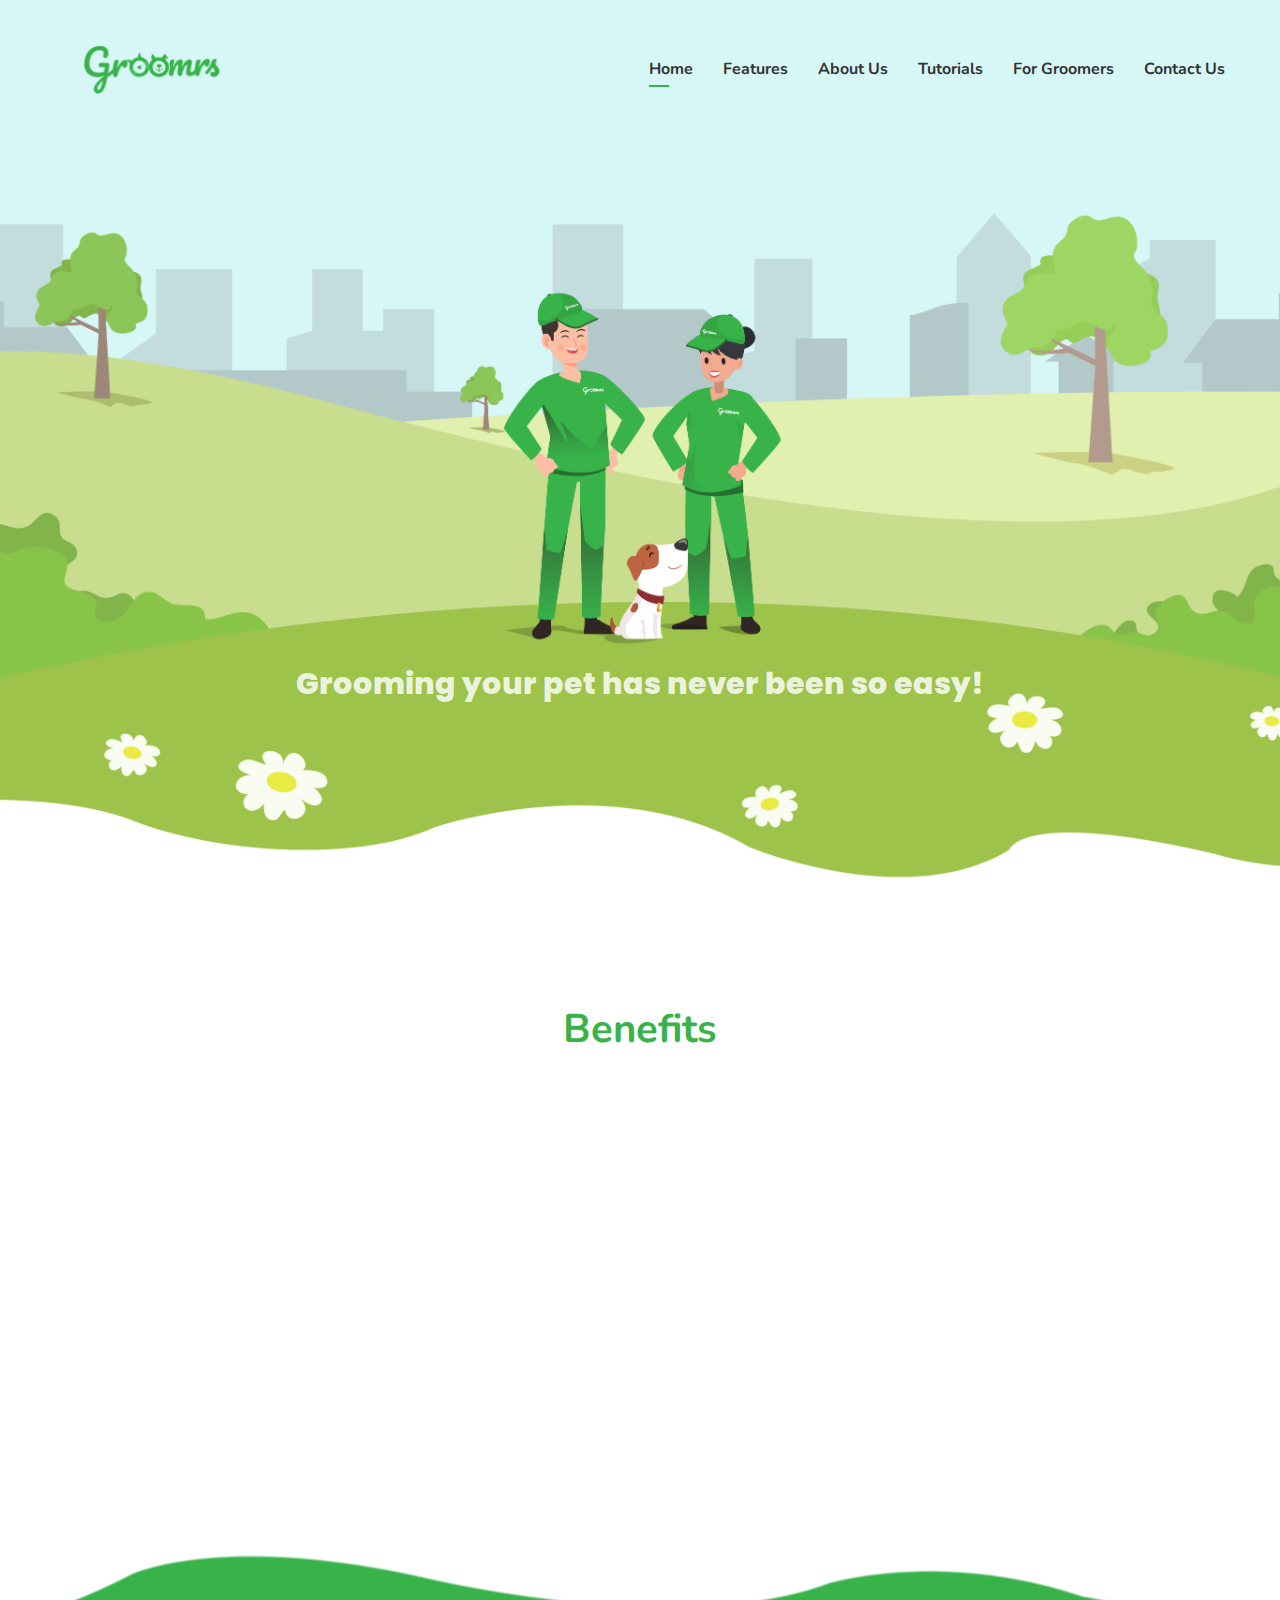
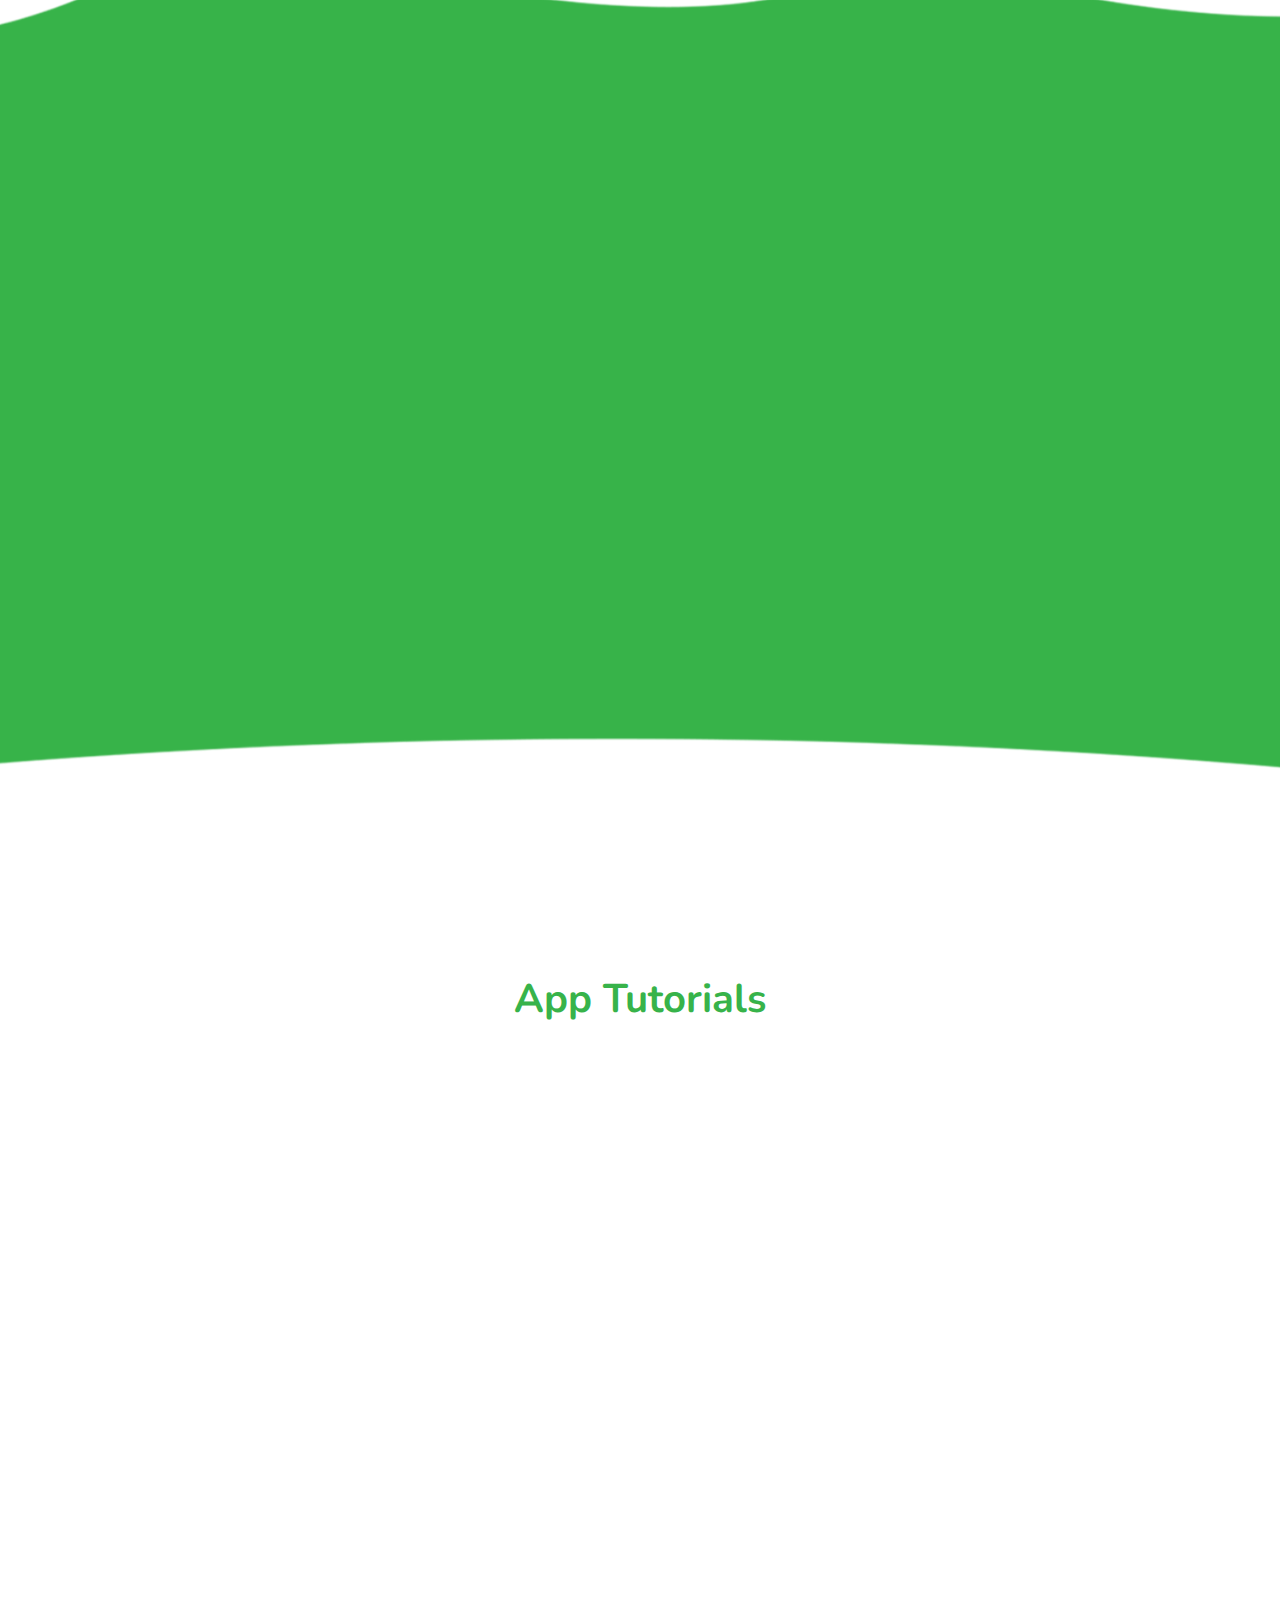
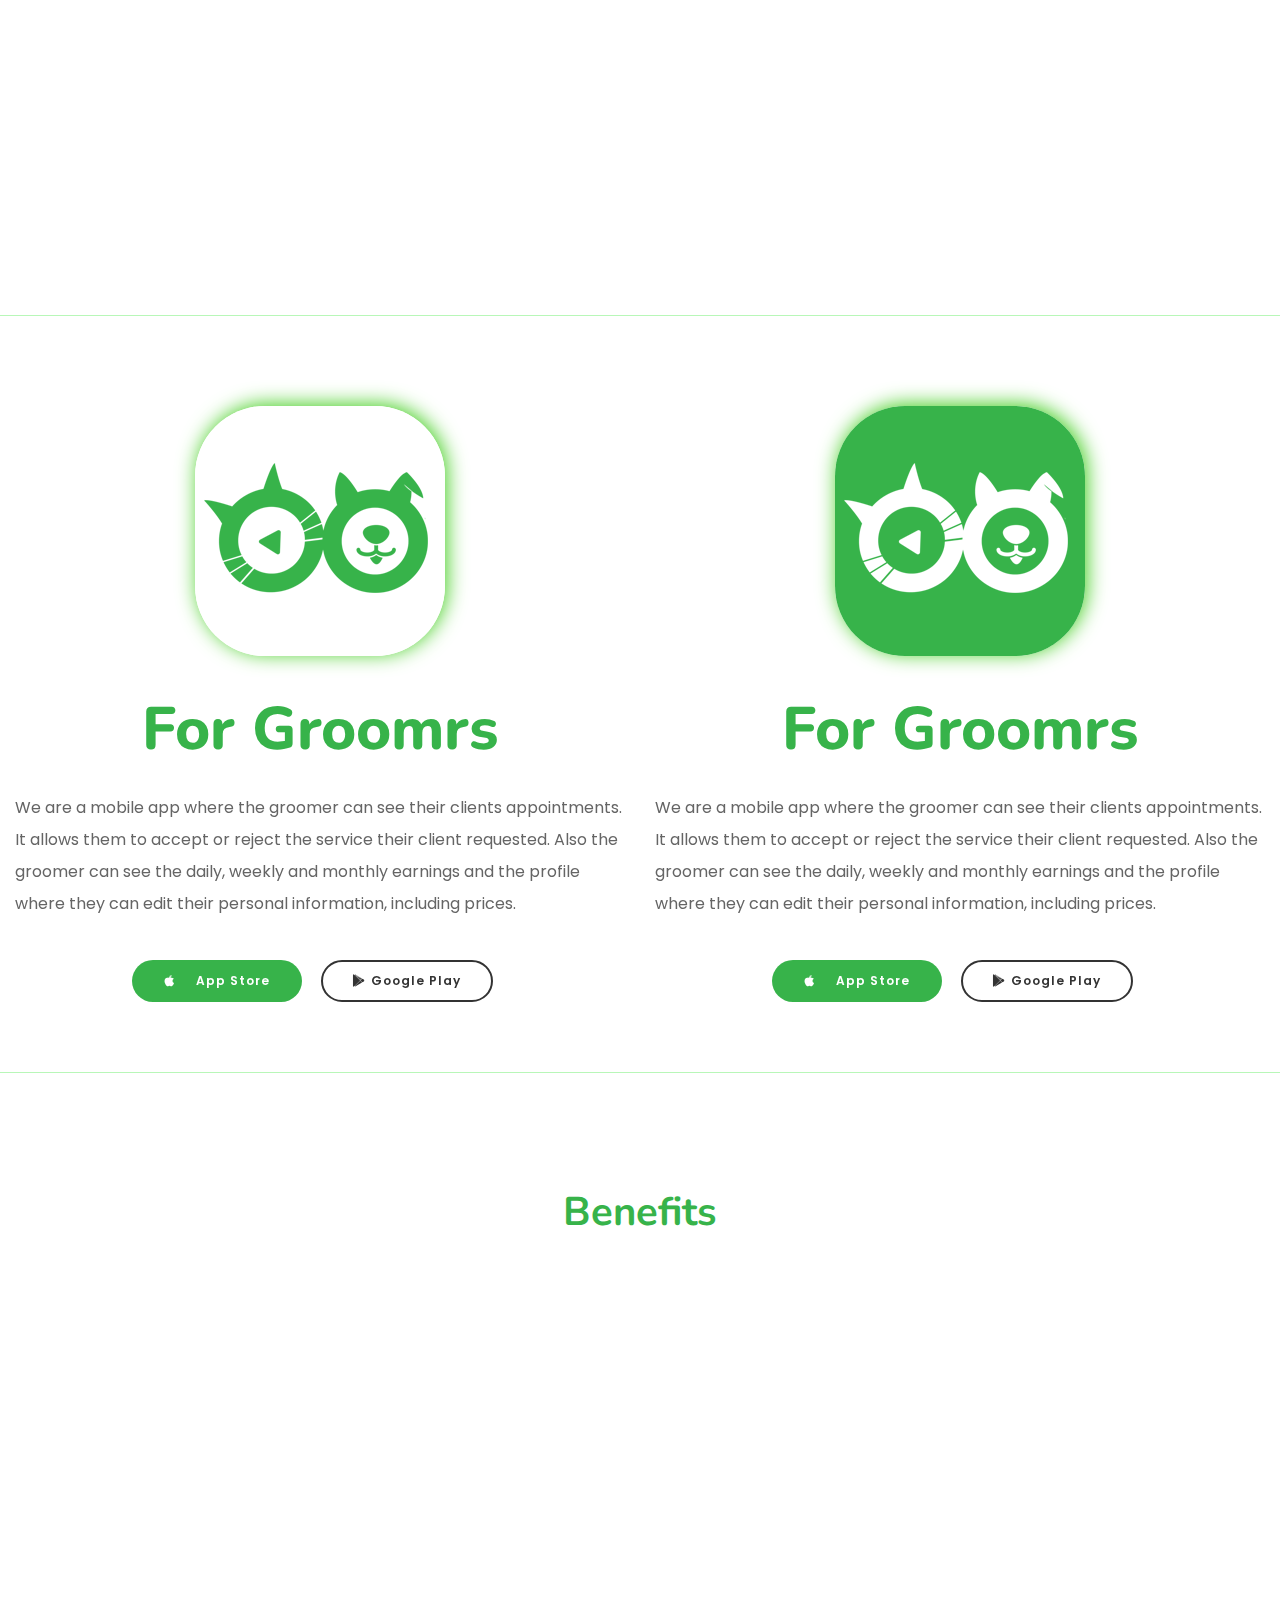
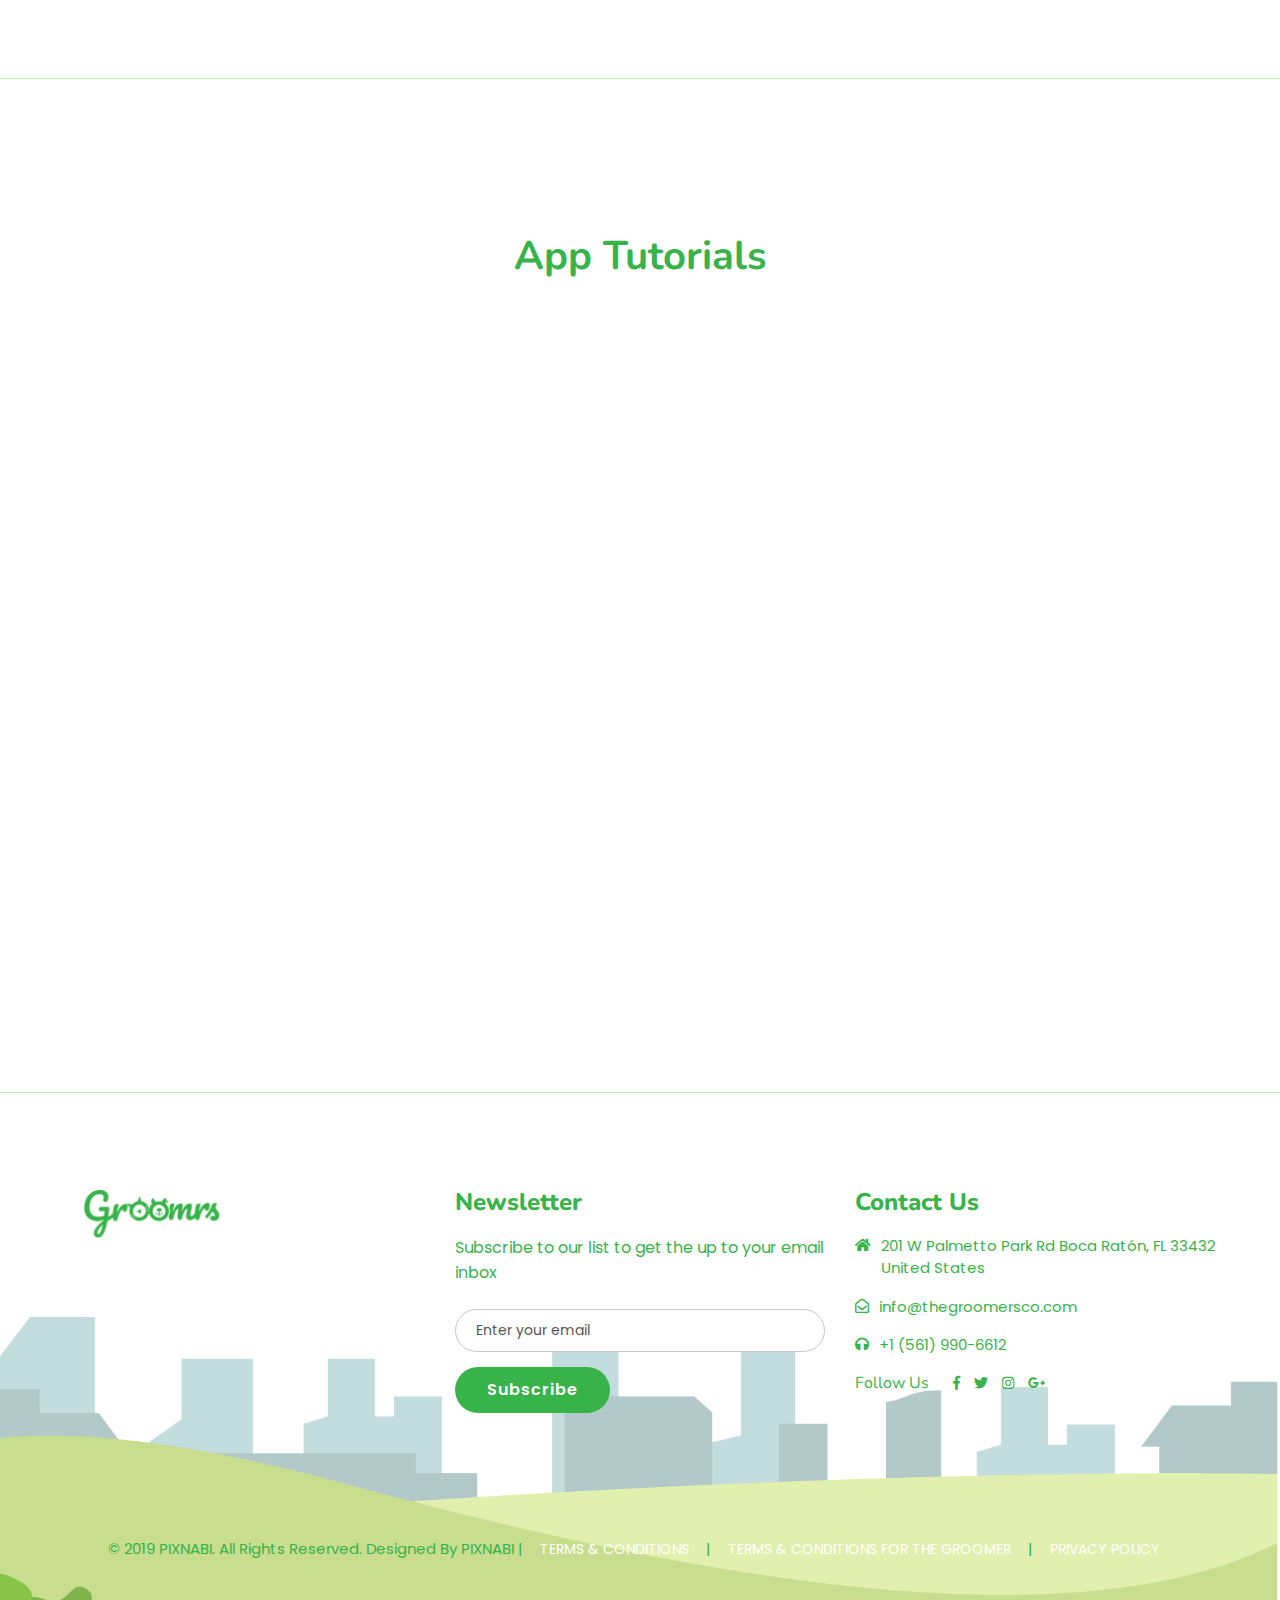
==== commit 00aad9c1: "commit" ====
--- a/index.html
+++ b/index.html
@@ -64,6 +64,7 @@
                                 <ul class="navbar-nav ml-auto">
                                     <li class="nav-item active"><a class="nav-link" href="#home">Home</a></li>
                                     <li class="nav-item"><a class="nav-link" href="#features">Features</a></li>
+                                    <li class="nav-item"><a class="nav-link" href="#aboutus">About Us</a></li>
                                     <li class="nav-item"><a class="nav-link" href="#screesnshot">Tutorials</a></li>
                                     <li class="nav-item"><a class="nav-link" href="#forGroomers">For Groomers</a></li>
                                     <li class="nav-item"><a class="nav-link" href="#contactUs">Contact Us</a></li>
@@ -140,7 +141,7 @@
                     <div class="col-xl-3 col-lg-3 col-md-6 text-center">
                         <div class="features-wrap mb-30 wow fadeIn" data-wow-delay="0.2s">
                             <div class="features-icon">
-                                <img class="animated" src="img/icon/servicegroomers.svg" alt="" width="100px" height="100px;">
+                                <img class="animated2" src="img/icon/servicegroomers.svg" alt="" width="100px" height="100px;">
                             </div>
                             <div class="features-content">
                                 <h2>Service Preference</h2>
@@ -162,7 +163,7 @@
                     <div class="col-xl-3 col-lg-3 col-md-6 text-center">
                         <div class="features-wrap mb-30 wow fadeIn" data-wow-delay="0.6s">
                             <div class="features-icon">
-                                <img class="animated" src="img/icon/guaguagroomers.svg" alt="" width="100px" height="100px">
+                                <img class="animated-guagua" src="img/icon/guaguagroomers.svg" alt="" width="100px" height="100px">
                             </div>
                             <div class="features-content">
                                 <h2>We Are On Our Way!</h2>
@@ -176,7 +177,7 @@
         </section>
     </div>
     <!-- Description Start here -->
-    <section class="description-area description-padding pt-105 pb-100" style="padding-top: 50px;padding-bottom: 0px;">
+    <section id="aboutus" class="description-area description-padding pt-105 pb-100" style="padding-top: 50px;padding-bottom: 0px;">
         <div class="container">
             <div class="row">
                 <div class="col-xl-5 col-lg-6">
@@ -201,7 +202,7 @@
     </section>
     <!-- Description Ends Here -->
     <!-- app-screenshot-area -->
-    <section id="screesnshot" class="screeenshot-area second-screenshot-area pt-10 style=" background-image: url('..')">
+    <section id="screesnshot" class="screeenshot-area second-screenshot-area pt-10" style=" background-image: url('..')">
         <section class="features-area pb-80">
             <h1 class="pb-40 pt-40">App Tutorials</h1>
             <div class="container">
@@ -209,7 +210,7 @@
                     <div class="col-xl-3 col-lg-3 col-md-6 text-center">
                         <div class="features-wrap mb-30 wow fadeIn" data-wow-delay="0.2s">
                             <div class="features-icon">
-                                <img src="img/screenshot/screenshot-1.png" width="250px" height="500px;">
+                                <img class="coverr" src="img/screenshot/screenshot-1.png" width="250px" height="500px;">
                             </div>
                             <div class="features-content">
                                 <h2>Choose Your Pet</h2>
@@ -263,7 +264,7 @@
         <div class="hero-area-wrap home-two-hero">
             <div class="slider-active">
                 <div class="single-slider home-two-slider">
-                    <div class="container-fluid dogbone">
+                    <div class="container-fluid pb-70" style="border-top: 1px solid #00e40047;">
                         <div class="row">
                             <div class="col-xl-6 col-lg-6">
                                 <div class="slider-content">
@@ -291,7 +292,7 @@
                                     <div class="loggo"><div class="logo-3" data-animation="fadeInLeft" data-delay=".1s"></div></div>
                                     
                                     
-                                    <h1 data-animation="fadeInLeft" data-delay=".2s" style="color: #37b34a; text-align: center;">For Groomrs</h1>
+                                    <h1 class="transform" data-animation="fadeInLeft" data-delay=".2s" style="color: #37b34a; text-align: center;">For Groomrs</h1>
                                     <p data-animation="fadeInLeft" data-delay=".4s">We are a mobile app where the
                                         groomer can see their clients appointments. It allows them to accept or reject
                                         the service their client requested. Also the groomer can see the daily, weekly
@@ -326,14 +327,14 @@
     <!-- For Groomers Ends Here -->
     <!-- For Groomers Benefits Start Here-->
     <div id="features" class="features-area-wrap home-two-features">
-        <section class="features-area pt-135 pb-80">
-            <h1 class="pb-40">Benefits</h1>
+        <section class="features-area pt-135 pb-80" style="border-top: 1px solid #00e40047;">
+            <h1 class="pb-40 pt-10">Benefits</h1>
             <div class="container">
                 <div class="row">
                     <div class="col-xl-3 col-lg-3 col-md-6 text-center">
                         <div class="features-wrap mb-30 wow fadeIn" data-wow-delay="0.2s">
                             <div class="features-icon">
-                                <img class="animated" src="img/icon/calendar.png" alt="" width="180px" height="100px;">
+                                <img class="animated2" src="img/icon/calendar.png" alt="" width="180px" height="100px;">
                             </div>
                             <div class="features-content">
                                 <h2>Customer's Appointments</h2>
@@ -356,7 +357,7 @@
                     <div class="col-xl-3 col-lg-3 col-md-6 text-center">
                         <div class="features-wrap mb-30 wow fadeIn" data-wow-delay="0.4s">
                             <div class="features-icon">
-                                <img class="animated" src="img/icon/earnings.png" alt="" width="180px" height="100px">
+                                <img class="animated2" src="img/icon/earnings.png" alt="" width="180px" height="100px">
                             </div>
                             <div class="features-content">
                                 <h2>Groomer's Earnings</h2>
@@ -381,7 +382,7 @@
         </section>
         <!-- For Groomers Benefits Ends Here-->
         <!-- Screenshots Tutorial -->
-        <section id="forGroomers" class="screeenshot-area second-screenshot-area pt-5" style= "background-image:url('..')">
+        <section id="forGroomers" class="screeenshot-area second-screenshot-area pt-5" style="border-top: 1px solid #00e40047;">
             <section class="features-area pb-80" style="border-bottom-width: 0px;">
                 <h1 class="pb-40">App Tutorials</h1>
                 <div class="container">
@@ -437,7 +438,7 @@
         </section>
         <!-- For Groomers App Ends Here -->
         <!-- footer -->
-        <section id="contactUs">
+        <section id="contactUs" style="border-top: 1px solid #00e40047;">
             <footer class="second-footer">
                 <div class="container">
                     <div class="footer-area-wrap pt-95 pb-70">
--- a/css/style.css
+++ b/css/style.css
@@ -551,6 +551,17 @@
 
 .slider-area.home-four {
 	background-position: left center;
+	
+}
+.coverr:hover {
+	background-size: auto;
+	transform: perspective(0deg) rotateX(0deg) rotateY(0deg);
+	transform:  perspective(110px) rotateX(0deg) rotateY(0deg);
+	transition: all 400ms cubic-bezier(0.6, -0.28, 0.735, 0.045) 0s;
+	transition-property: all;
+	transition-duration: 400ms;
+	transition-timing-function: cubic-bezier(0.445, 0.05, 0.55, 0.95);
+	transition-delay: 0s;
 }
 
 /* .dogback {
@@ -595,23 +606,27 @@
 .slider-content {
 	padding-top: 150px;
 }
-
-.dogbone{
-background-color: rgba(0, 0, 0, 0);
-background-position-x: 0%;
-background-position-y: 0%;
-background-repeat: repeat;
-background-attachment: scroll;
-background-image: url("../img/slider/home22.png");
-background-size: auto;
-background-origin: padding-box;
-background-clip: border-box;
-background-repeat: no-repeat;
-}
+.transform{
+	will-change: auto;
+	transform: perspective(110px) rotateX(0deg) rotateY(0deg);
+}
+
+/* .dogbone{
+border-top: 1px solid #00e400;
+
+} */
 .animated:hover{
+	animation: bounce 1s linear infinite;
+	
+}
+
+.animated2:hover{
 	animation: movebounce 1s linear infinite;
-}
-.animated2:hover{
+	
+}
+
+
+/* .animated2:hover{
 	animation-name: movebounce;
 	animation-duration: 3s;
 	animation-timing-function: initial;
@@ -620,7 +635,7 @@
 	animation-direction: normal;
 	animation-fill-mode: none;
 	animation-play-state: running;
-}
+} */
 
 .home-two-slider .slider-content {
 	padding-top: 70px;
--- a/css/responsive.css
+++ b/css/responsive.css
@@ -831,31 +831,64 @@
 	}
   }
 
-  @-webkit-keyframes movebounce {
-	0% {
-		-webkit-transform: translateX(0px);
-		transform: translateX(0px)
-	}
-	50% {
-		-webkit-transform: translateX(20px);
-		transform: translateX(20px)
-	}
-	100% {
-		-webkit-transform: translateX(0px);
-		transform: translateX(0px)
-	}
-}
+  
 @keyframes movebounce {
 	0% {
-		-webkit-transform: translateX(0px);
+	
 		transform: translateX(0px)
 	}
 	50% {
-		-webkit-transform: translateX(20px);
+		
 		transform: translateX(20px)
 	}
 	100% {
-		-webkit-transform: translateX(0px);
+		
 		transform: translateX(0px)
 	}
 }
+
+
+
+@keyframes bounce {
+    0%,
+    20%,
+    53%,
+    80%,
+    to {
+        animation-timing-function: cubic-bezier(.215, .61, .355, 1);
+        transform: translateZ(0)
+    }
+    40%,
+    43% {
+        animation-timing-function: cubic-bezier(.755, .05, .855, .06);
+        transform: translate3d(0, -30px, 0)
+    }
+    70% {
+        animation-timing-function: cubic-bezier(.755, .05, .855, .06);
+        transform: translate3d(0, -15px, 0)
+    }
+    90% {
+        transform: translate3d(0, -4px, 0)
+    }
+}
+
+
+@keyframes cuadrado {
+	0%   {left:0px; bottom:0px;}
+	25%  {left:100px; bottom:0px;}
+	50%  {left:100px; bottom:100px;}
+	75%  {left:0px; bottom:100px;}
+	100% {left:0px; bottom:0px;}
+  }
+
+  .animated-guagua:hover {
+	position: relative;
+	-webkit-animation-name: example; /* Safari 4.0 - 8.0 */
+	-webkit-animation-duration: 4s; /* Safari 4.0 - 8.0 */
+	-webkit-animation-iteration-count: 2; /* Safari 4.0 - 8.0 */
+	-webkit-animation-direction: alternate; /* Safari 4.0 - 8.0 */
+	animation-name: cuadrado;
+	animation-duration: 3s;
+	animation-iteration-count: infinite;
+	animation-direction: alternate-reverse;  
+  }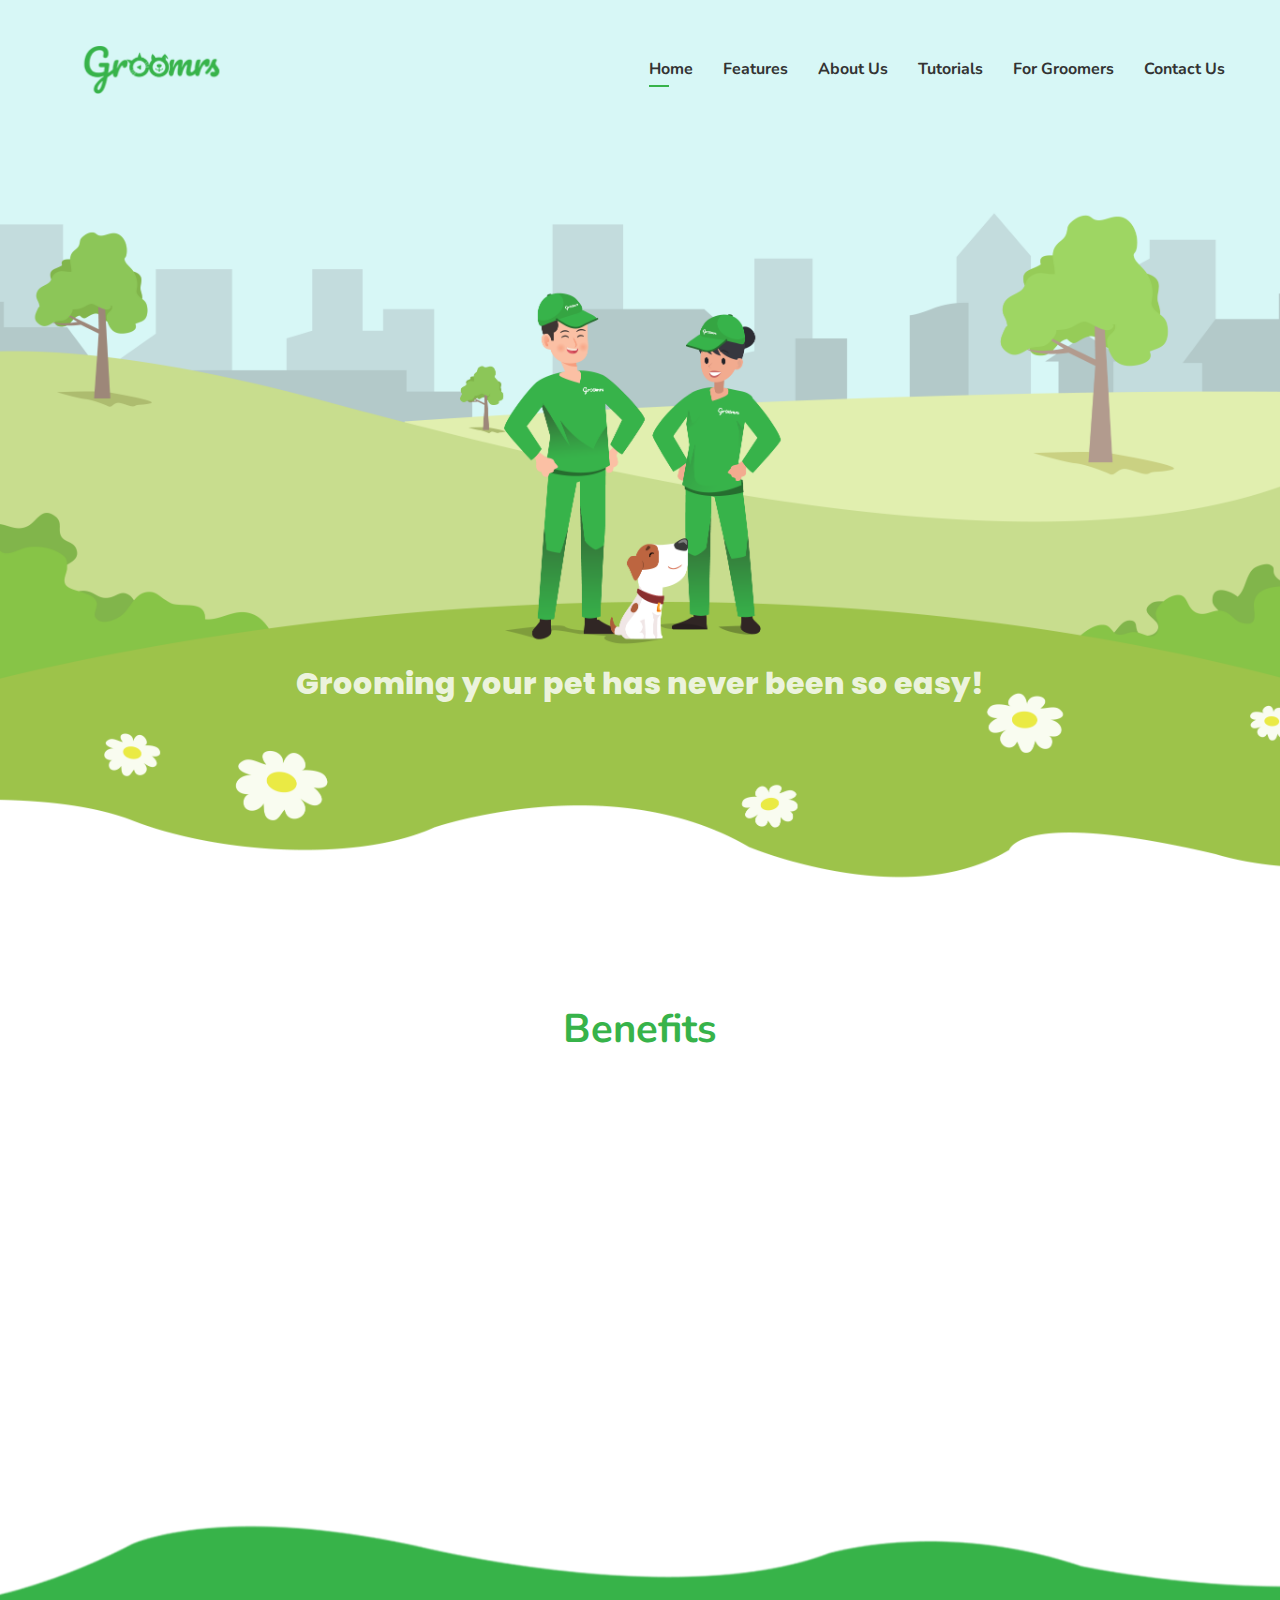
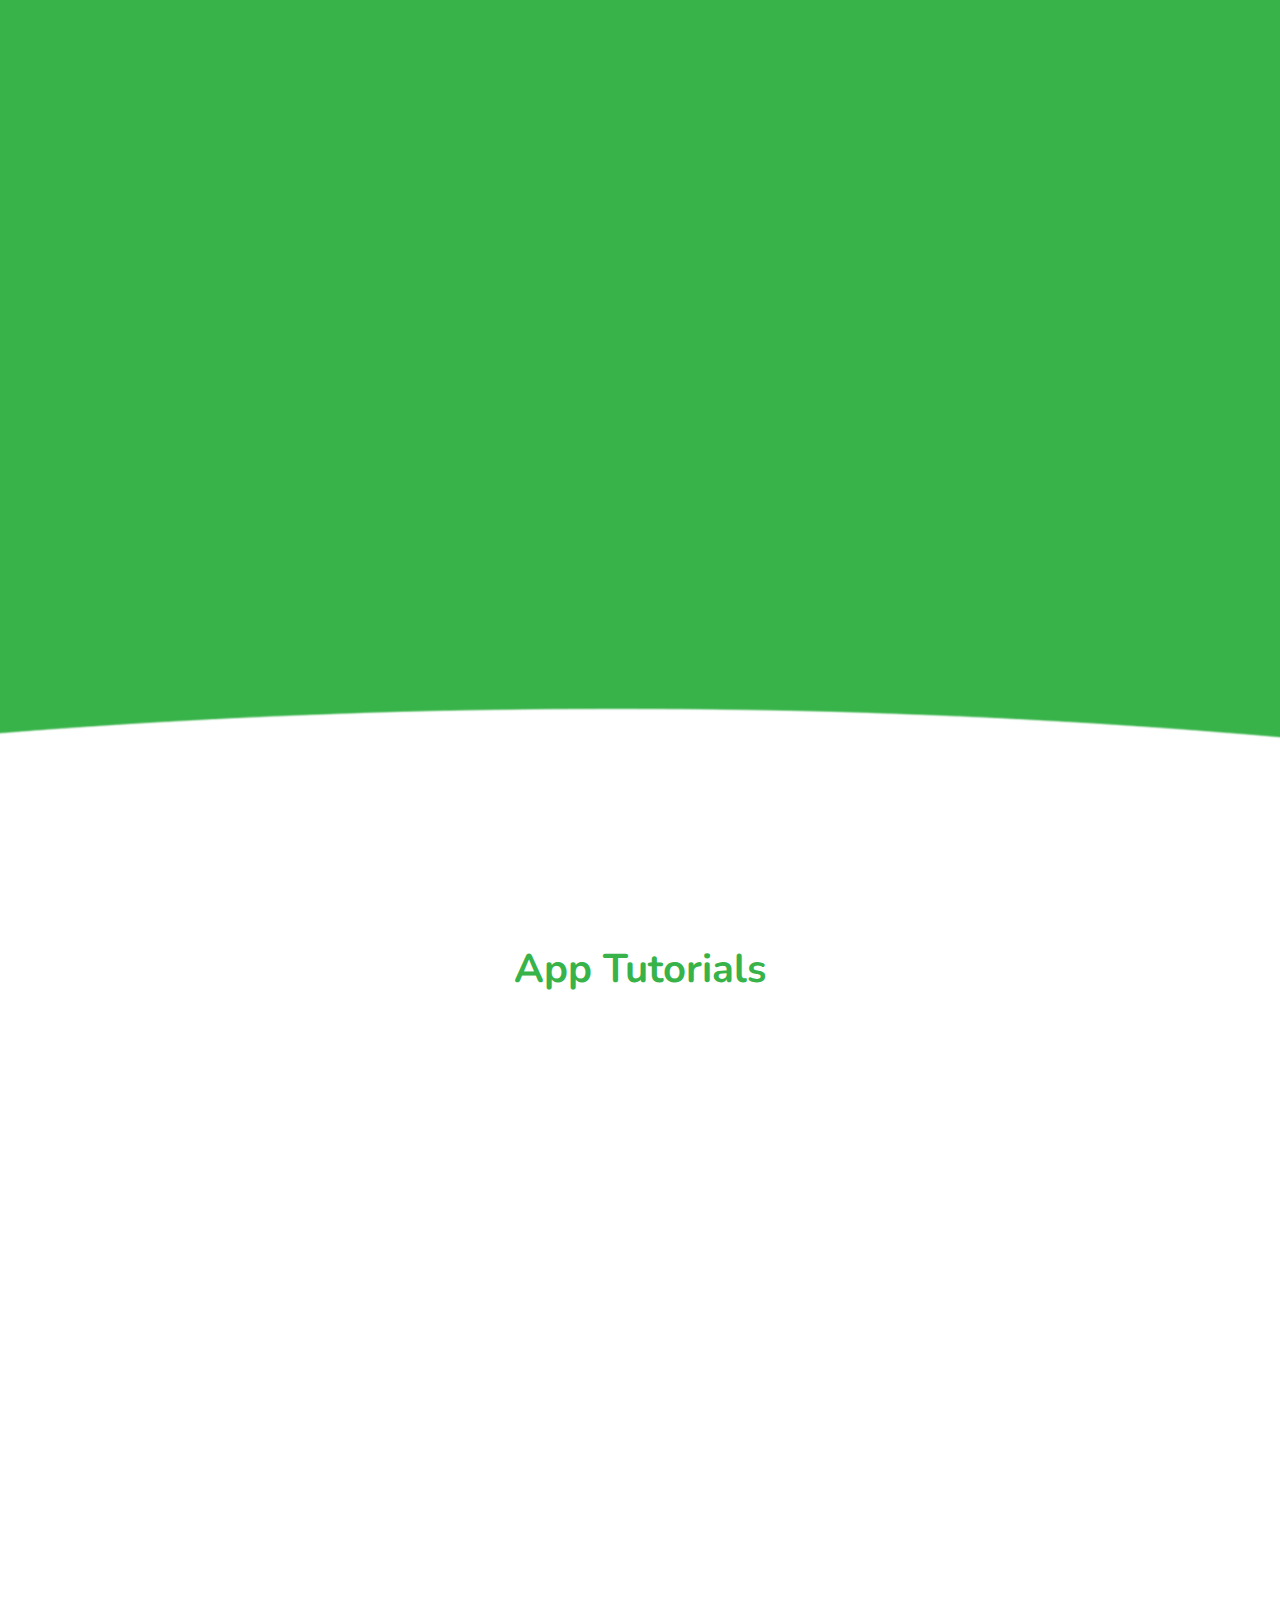
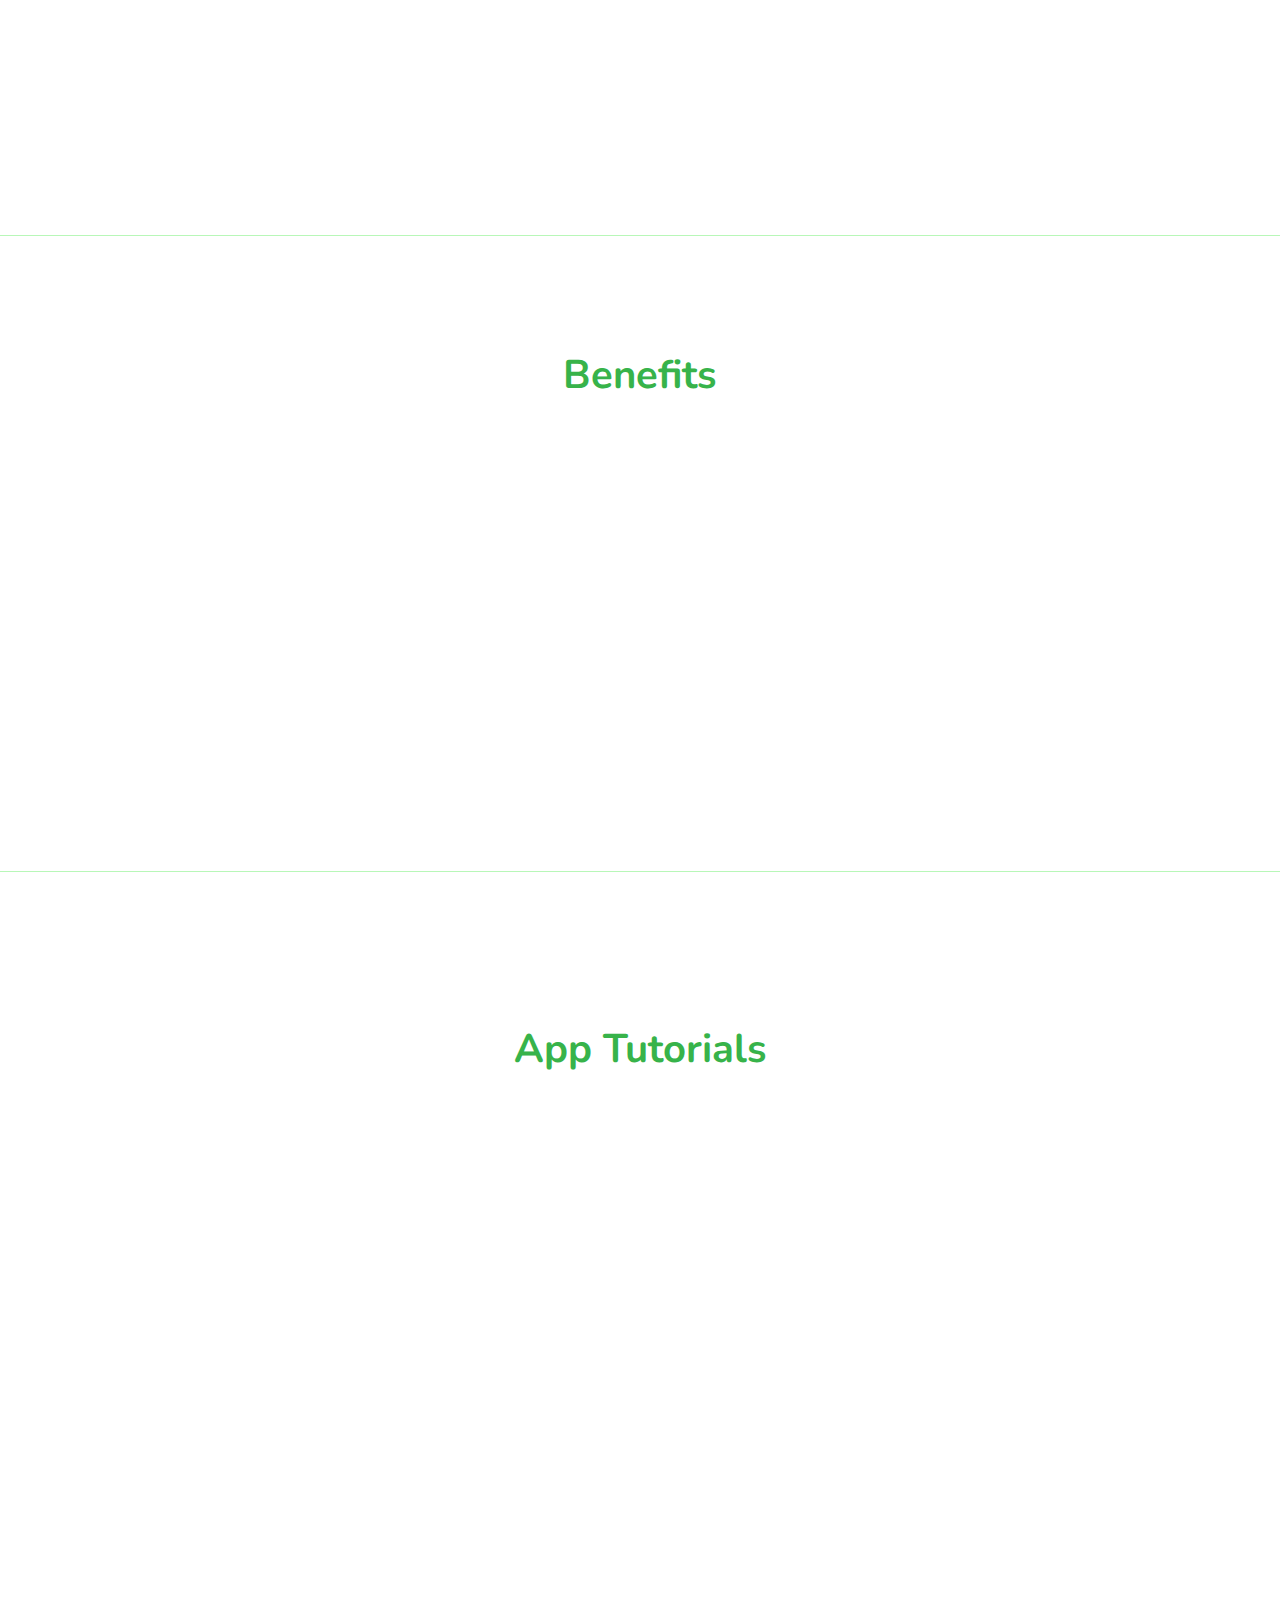
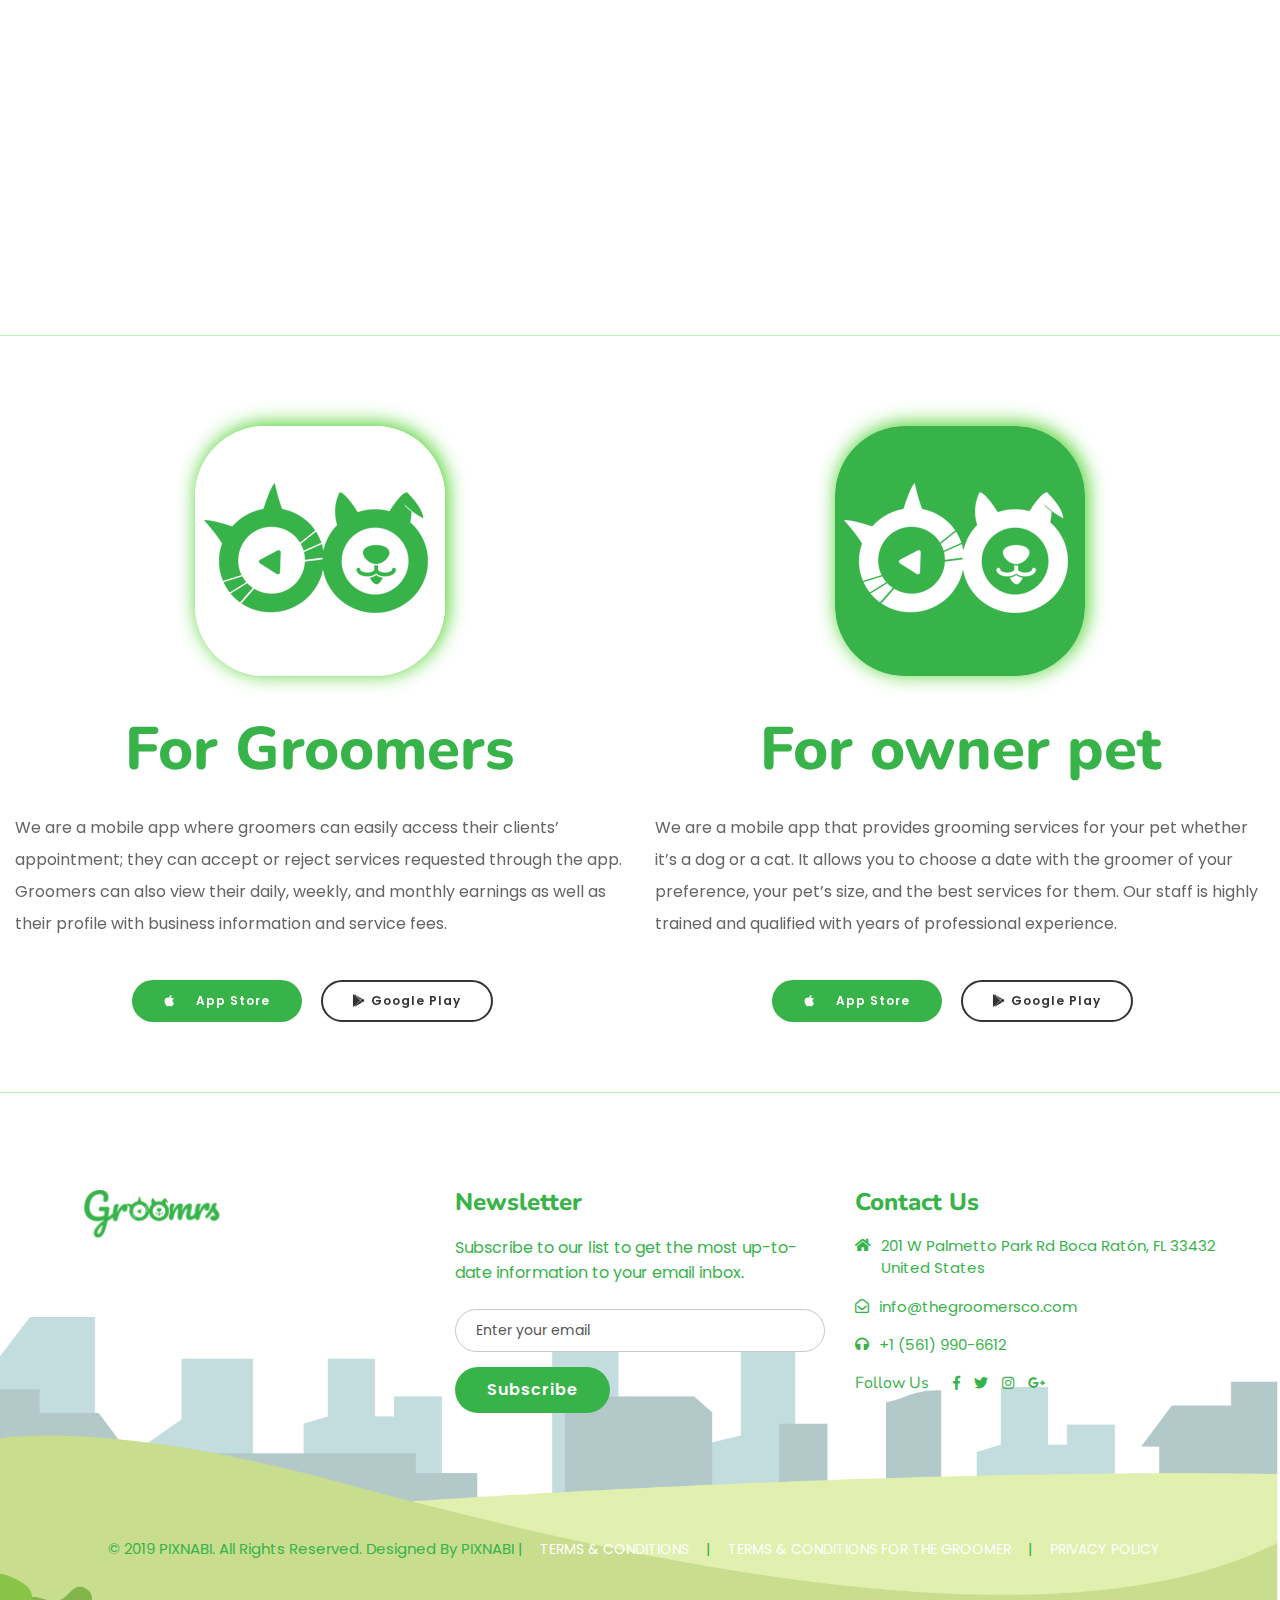
==== commit f410ac1c: "commit" ====
--- a/index.html
+++ b/index.html
@@ -131,10 +131,8 @@
                                 <img class="animated" src="img/icon/animalesgroomers.svg" alt="" width="100px" height="100px;">
                             </div>
                             <div class="features-content">
-                                <h2>Choose Your Pet</h2>
-                                <p>Tell us what pet you have and it’s size so groomers can offer the best experience
-                                    for
-                                    your pet.</p>
+                                <h2>Choose your pet</h2>
+                                <p>Tell us what pet you have and its size so groomers can offer the best experience for your pet.</p>
                             </div>
                         </div>
                     </div>
@@ -144,7 +142,7 @@
                                 <img class="animated2" src="img/icon/servicegroomers.svg" alt="" width="100px" height="100px;">
                             </div>
                             <div class="features-content">
-                                <h2>Service Preference</h2>
+                                <h2>Service preference</h2>
                                 <p>We offer full bath and grooming services for your pet .</p>
                             </div>
                         </div>
@@ -155,8 +153,8 @@
                                 <img class="animated" src="img/icon/locationgroomers.svg" alt="" width="100px" height="100px">
                             </div>
                             <div class="features-content">
-                                <h2>What's Your Location?</h2>
-                                <p>Choose the location where your pet is or where you want the service.</p>
+                                <h2>What's your location?</h2>
+                                <p>Choose your pet’s location or where you would like to receive the service.</p>
                             </div>
                         </div>
                     </div>
@@ -166,9 +164,8 @@
                                 <img class="animated-guagua" src="img/icon/guaguagroomers.svg" alt="" width="100px" height="100px">
                             </div>
                             <div class="features-content">
-                                <h2>We Are On Our Way!</h2>
-                                <p>Once you make your appointment, we are going to be on our way so we can offer you
-                                    the service that you chose for your pet.</p>
+                                <h2>We are on our way!</h2>
+                                <p>Once you make you make your appointment, we will be on our way to provide the service you chose for your pet.</p>
                             </div>
                         </div>
                     </div>
@@ -190,10 +187,7 @@
                         <div class="description-content-title mb-25">
                             <h1 style="color: aliceblue">About Us</h1>
                         </div>
-                        <p style="color: aliceblue">We are a mobile app that provides you grooming services for your pet whether is a dog or a
-                            cat. It allows you to choose a date with the groomer of your preference, your pet size and
-                            the best services for them. Our staff is highly train and qualified with years of
-                            professional experience.</p>
+                        <p style="color: aliceblue">We are a mobile app that provides grooming services for your pet whether it’s a dog or a cat. It allows you to choose a date with the groomer of your preference, your pet’s size, and the best services for them. Our staff is highly trained and qualified with years of professional experience.</p>
                         <!-- <a href="#" class="btn">Read more</a> -->
                     </div>
                 </div>
@@ -213,8 +207,8 @@
                                 <img class="coverr" src="img/screenshot/screenshot-1.png" width="250px" height="500px;">
                             </div>
                             <div class="features-content">
-                                <h2>Choose Your Pet</h2>
-                                <p>Our design allows you to choose what kind of pet do you own, cat or dog.</p>
+                                <h2>Choose your pet</h2>
+                                <p>Our design allows you to choose what kind of pet you own, cat or dog.</p>
                             </div>
                         </div>
                     </div>
@@ -225,7 +219,7 @@
                             </div>
                             <div class="features-content">
                                 <h2>Choose a Groomer</h2>
-                                <p>You can find the groomer of your preference to perform the service that you chose and their profile.</p>
+                                <p>You can find your preferred groomer’s profile and select the service you want for your pet.</p>
                             </div>
                         </div>
                     </div>
@@ -235,8 +229,8 @@
                                 <img src="img/screenshot/screenshot-3.png" alt="" width="250px" height="500px">
                             </div>
                             <div class="features-content">
-                                <h2>Make Your Appointment</h2>
-                                <p>Choose the date and time that you wish the groomer provide the service that you picked for your pet.</p>
+                                <h2>Make your appointment</h2>
+                                <p>Choose the date and time that you wish to receive the service from your groomer.</p>
                             </div>
                         </div>
                     </div>
@@ -258,73 +252,7 @@
     </section>
     <!-- Screenshots Ends Here -->
     <!-- For Groomers Start Here -->
-    <!-- For Groomers Sliders Start Here-->
-    <section id="forGroomers" class="dogback">
-            <!-- slider-area bg-shape home-two classdog-->
-        <div class="hero-area-wrap home-two-hero">
-            <div class="slider-active">
-                <div class="single-slider home-two-slider">
-                    <div class="container-fluid pb-70" style="border-top: 1px solid #00e40047;">
-                        <div class="row">
-                            <div class="col-xl-6 col-lg-6">
-                                <div class="slider-content">
-                                    <div class="loggo"><div class="logo-2" data-animation="fadeInLeft" data-delay=".2s"></div></div>
-                                   
-                                    
-                                    <h1 data-animation="fadeInLeft" data-delay=".2s" style="color: #37b34a; text-align: center;">For Groomrs</h1>
-                                    <p data-animation="fadeInLeft" data-delay=".4s">We are a mobile app where the
-                                        groomer can see their clients appointments. It allows them to accept or reject
-                                        the service their client requested. Also the groomer can see the daily, weekly
-                                        and monthly earnings and the profile where they can edit their personal
-                                        information, including prices.</p>
-                                    <div class="slider-btn" style="text-align: center;">
-                                        <a href="#" class="btn" data-animation="fadeInUp" data-delay=".6s"><i class="fab fa-apple"></i>App
-                                            Store</a>
-                                        <a href="#" class="btn transparent-btn" data-animation="fadeInUp" data-delay=".8s"><i
-                                                class="fab fa-google-play"></i>Google Play</a>
-                                    </div>
-                                </div>
-                            </div>
-
-
-                            <div class="col-xl-6 col-lg-6">
-                                <div class="slider-content">
-                                    <div class="loggo"><div class="logo-3" data-animation="fadeInLeft" data-delay=".1s"></div></div>
-                                    
-                                    
-                                    <h1 class="transform" data-animation="fadeInLeft" data-delay=".2s" style="color: #37b34a; text-align: center;">For Groomrs</h1>
-                                    <p data-animation="fadeInLeft" data-delay=".4s">We are a mobile app where the
-                                        groomer can see their clients appointments. It allows them to accept or reject
-                                        the service their client requested. Also the groomer can see the daily, weekly
-                                        and monthly earnings and the profile where they can edit their personal
-                                        information, including prices.</p>
-                                    <div class="slider-btn" style="text-align: center;">
-                                        <a href="#" class="btn" data-animation="fadeInUp" data-delay=".6s"><i class="fab fa-apple"></i>App
-                                            Store</a>
-                                        <a href="#" class="btn transparent-btn" data-animation="fadeInUp" data-delay=".8s"><i
-                                                class="fab fa-google-play"></i>Google Play</a>
-                                    </div>
-                                </div>
-                            </div>
-
-
-
-
-
-
-
-                            <!-- <div class="col-xl-4 offset-xl-1 col-lg-5 d-none d-lg-block">
-                                <div class="slider-img" data-animation="fadeInRight" data-delay=".8s">
-                                    <img src="img/screenshot/screenshot-5.png" alt="" width="379px" height="729px">
-                                </div>
-                            </div> -->
-                        </div>
-                    </div>
-                </div>
-            </div>
-        </div>
-    </section>
-    <!-- For Groomers Ends Here -->
+   
     <!-- For Groomers Benefits Start Here-->
     <div id="features" class="features-area-wrap home-two-features">
         <section class="features-area pt-135 pb-80" style="border-top: 1px solid #00e40047;">
@@ -338,8 +266,9 @@
                             </div>
                             <div class="features-content">
                                 <h2>Customer's Appointments</h2>
-                                <p>The groomer will have the flexibility to verify at what date and time they will
-                                    provide your pet’s services.</p>
+                                <p>Groomers will have the flexibility to view their schedules with all the appointments made through the app.
+
+                                </p>
                             </div>
                         </div>
                     </div>
@@ -372,8 +301,7 @@
                             </div>
                             <div class="features-content">
                                 <h2>Groomer's Profile</h2>
-                                <p>The groomer will see their profile information, including prices and they will have
-                                    the liberty to change them.</p>
+                                <p>Groomers can edit their profile information and prices.</p>
                             </div>
                         </div>
                     </div>
@@ -394,7 +322,7 @@
                                 </div>
                                 <div class="features-content">
                                     <h2>Calendar</h2>
-                                    <p>Take a look in your calendar to all te appointments that customers create.</p>
+                                    <p>Take a look at your calendar and see all the appointments made by customers.</p>
                                 </div>
                             </div>
                         </div>
@@ -405,7 +333,7 @@
                                 </div>
                                 <div class="features-content">
                                     <h2>Request Service</h2>
-                                    <p>Groomers can accept or deny all the requests.</p>
+                                    <p>Groomers can accept or deny each request.</p>
                                 </div>
                             </div>
                         </div>
@@ -437,6 +365,67 @@
             </section>
         </section>
         <!-- For Groomers App Ends Here -->
+<!-- For Groomers Sliders Start Here-->
+<section id="forGroomers" class="dogback">
+    <!-- slider-area bg-shape home-two classdog-->
+<div class="hero-area-wrap home-two-hero">
+    <div class="slider-active">
+        <div class="single-slider home-two-slider">
+            <div class="container-fluid pb-70" style="border-top: 1px solid #00e40047;">
+                <div class="row">
+                    <div class="col-xl-6 col-lg-6">
+                        <div class="slider-content">
+                            <div class="loggo"><div class="logo-2" data-animation="fadeInLeft" data-delay=".2s"></div></div>
+                           
+                            
+                            <h1 data-animation="fadeInLeft" data-delay=".2s" style="color: #37b34a; text-align: center;">For Groomers</h1>
+                            <p data-animation="fadeInLeft" data-delay=".4s">We are a mobile app where groomers can easily access their clients’ appointment; they can accept or reject services requested through the app. Groomers can also view their daily, weekly, and monthly earnings as well as their profile with business information and service fees. </p>
+                            <div class="slider-btn" style="text-align: center;">
+                                <a href="#" class="btn" data-animation="fadeInUp" data-delay=".6s"><i class="fab fa-apple"></i>App
+                                    Store</a>
+                                <a href="#" class="btn transparent-btn" data-animation="fadeInUp" data-delay=".8s"><i
+                                        class="fab fa-google-play"></i>Google Play</a>
+                            </div>
+                        </div>
+                    </div>
+
+
+                    <div class="col-xl-6 col-lg-6">
+                        <div class="slider-content">
+                            <div class="loggo"><div class="logo-3" data-animation="fadeInLeft" data-delay=".1s"></div></div>
+                            
+                            
+                            <h1 class="transform" data-animation="fadeInLeft" data-delay=".2s" style="color: #37b34a; text-align: center;">
+                                For owner pet</h1>
+                            <p data-animation="fadeInLeft" data-delay=".4s">We are a mobile app that provides grooming services for your pet whether it’s a dog or a cat. It allows you to choose a date with the groomer of your preference, your pet’s size, and the best services for them. Our staff is highly trained and qualified with years of professional experience.</p>
+                            <div class="slider-btn" style="text-align: center;">
+                                <a href="#" class="btn" data-animation="fadeInUp" data-delay=".6s"><i class="fab fa-apple"></i>App
+                                    Store</a>
+                                <a href="#" class="btn transparent-btn" data-animation="fadeInUp" data-delay=".8s"><i
+                                        class="fab fa-google-play"></i>Google Play</a>
+                            </div>
+                        </div>
+                    </div>
+
+
+
+
+
+
+
+                    <!-- <div class="col-xl-4 offset-xl-1 col-lg-5 d-none d-lg-block">
+                        <div class="slider-img" data-animation="fadeInRight" data-delay=".8s">
+                            <img src="img/screenshot/screenshot-5.png" alt="" width="379px" height="729px">
+                        </div>
+                    </div> -->
+                </div>
+            </div>
+        </div>
+    </div>
+</div>
+</section>
+<!-- For Groomers Ends Here -->
+        
         <!-- footer -->
         <section id="contactUs" style="border-top: 1px solid #00e40047;">
             <footer class="second-footer">
@@ -464,8 +453,7 @@
                                         <h4>Newsletter</h4>
                                     </div>
                                     <div class="subscribe-text">
-                                        <p>Subscribe to our list to get the
-                                            up to your email inbox</p>
+                                        <p>Subscribe to our list to get the most up-to-date information to your email inbox.</p>
                                     </div>
                                     <form action="#" class="footer-form">
                                         <input type="text" placeholder="Enter your email">
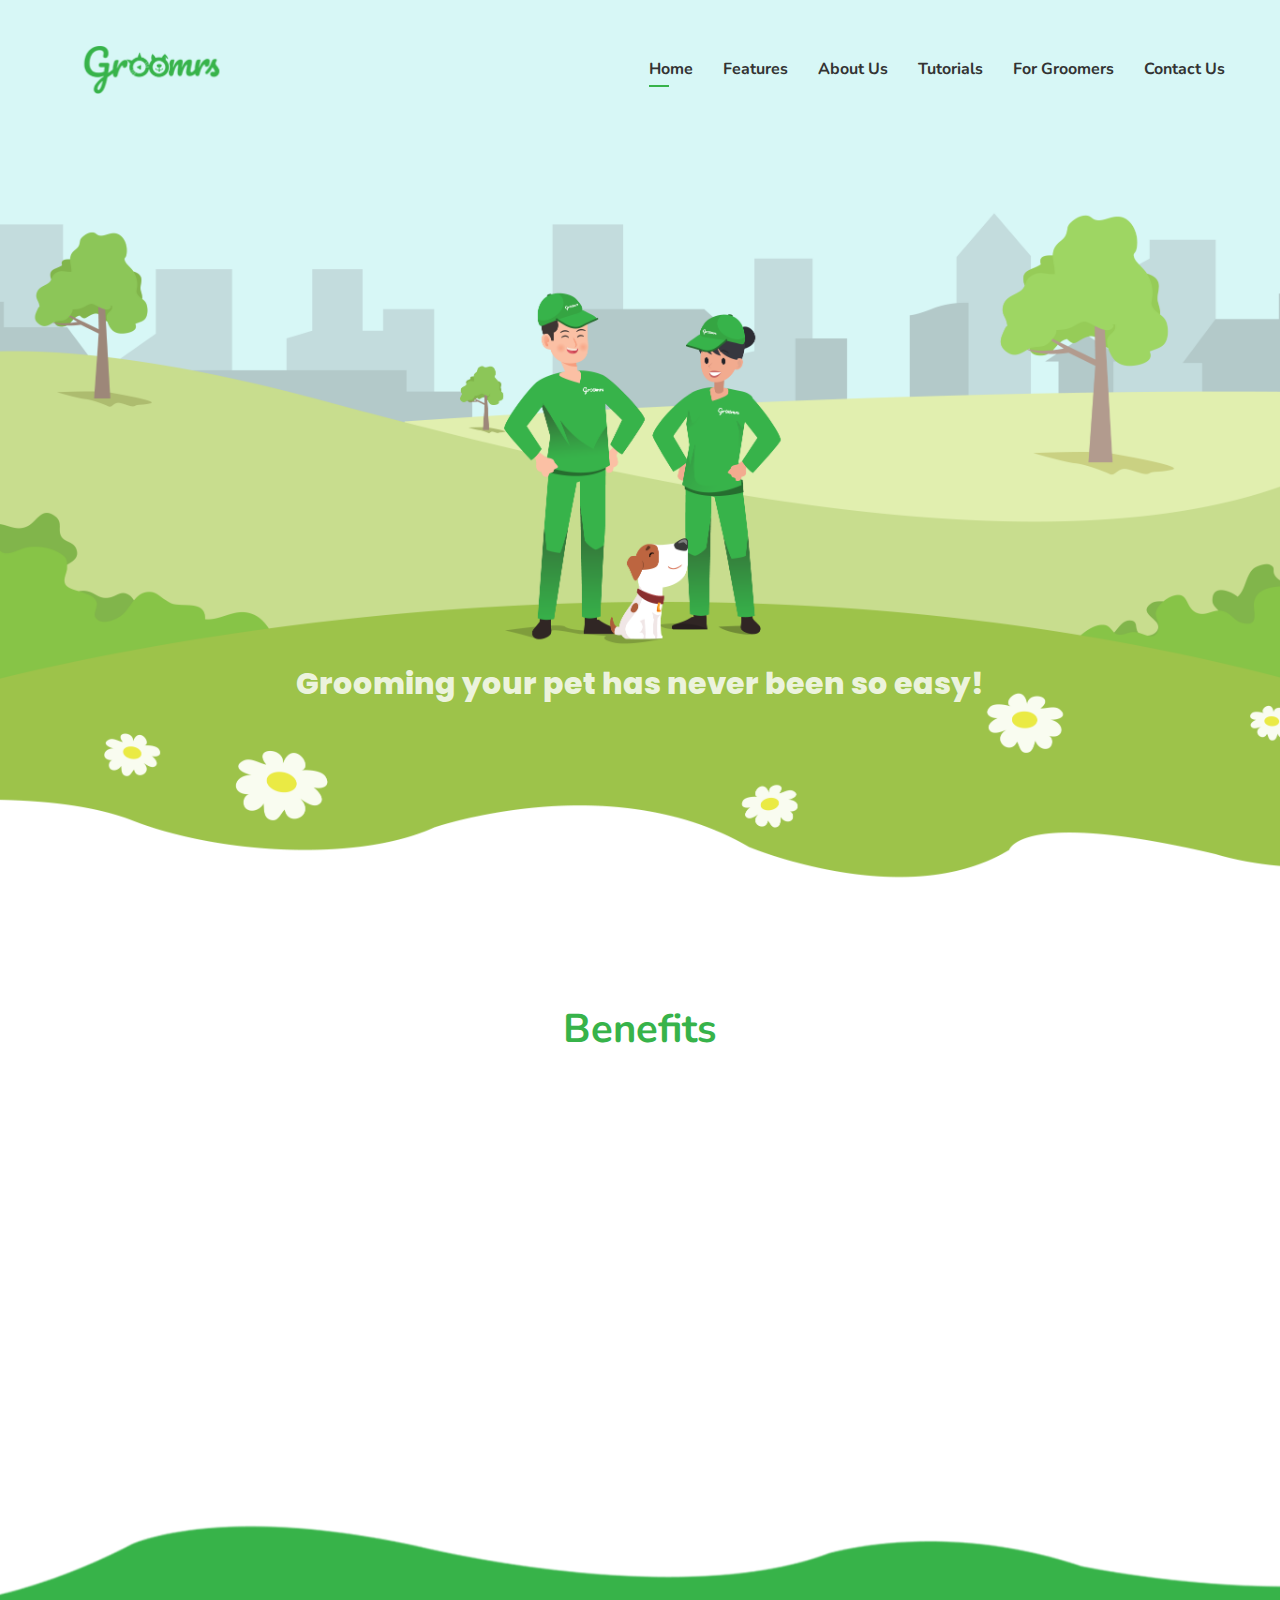
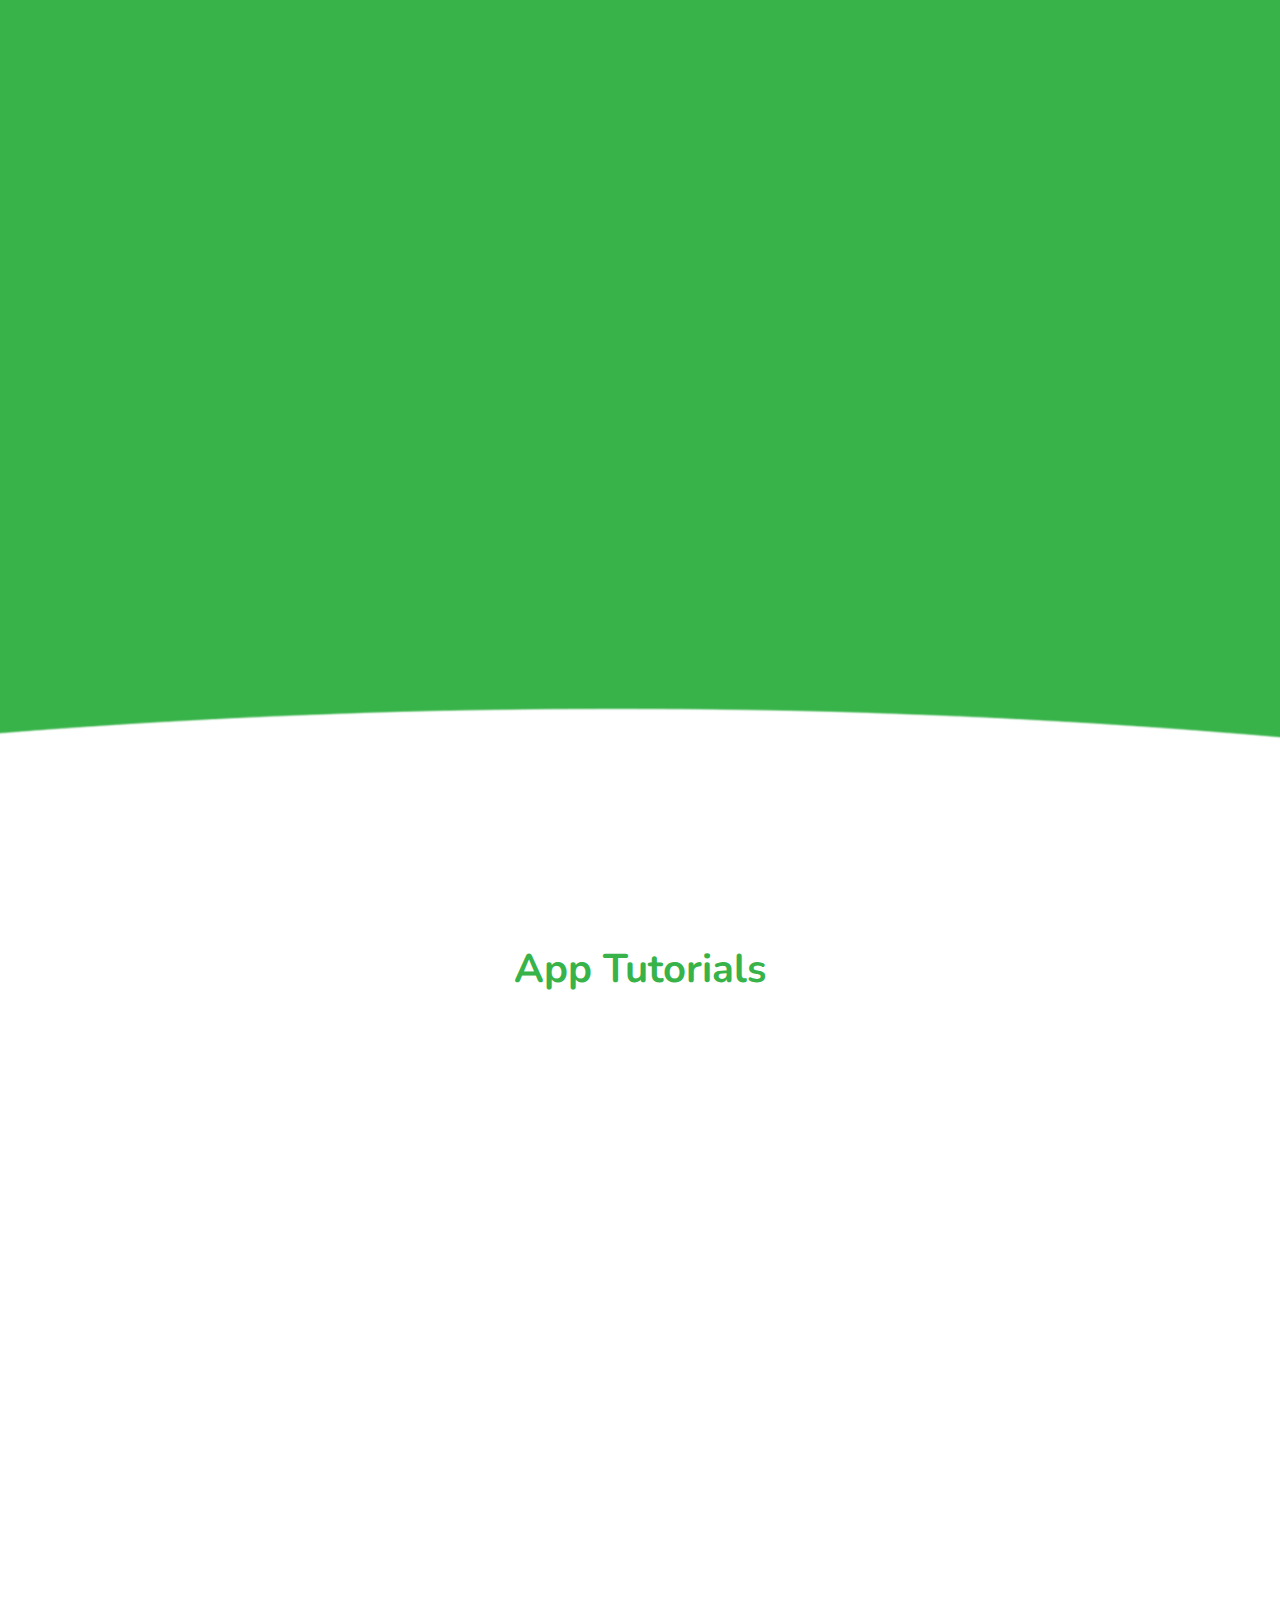
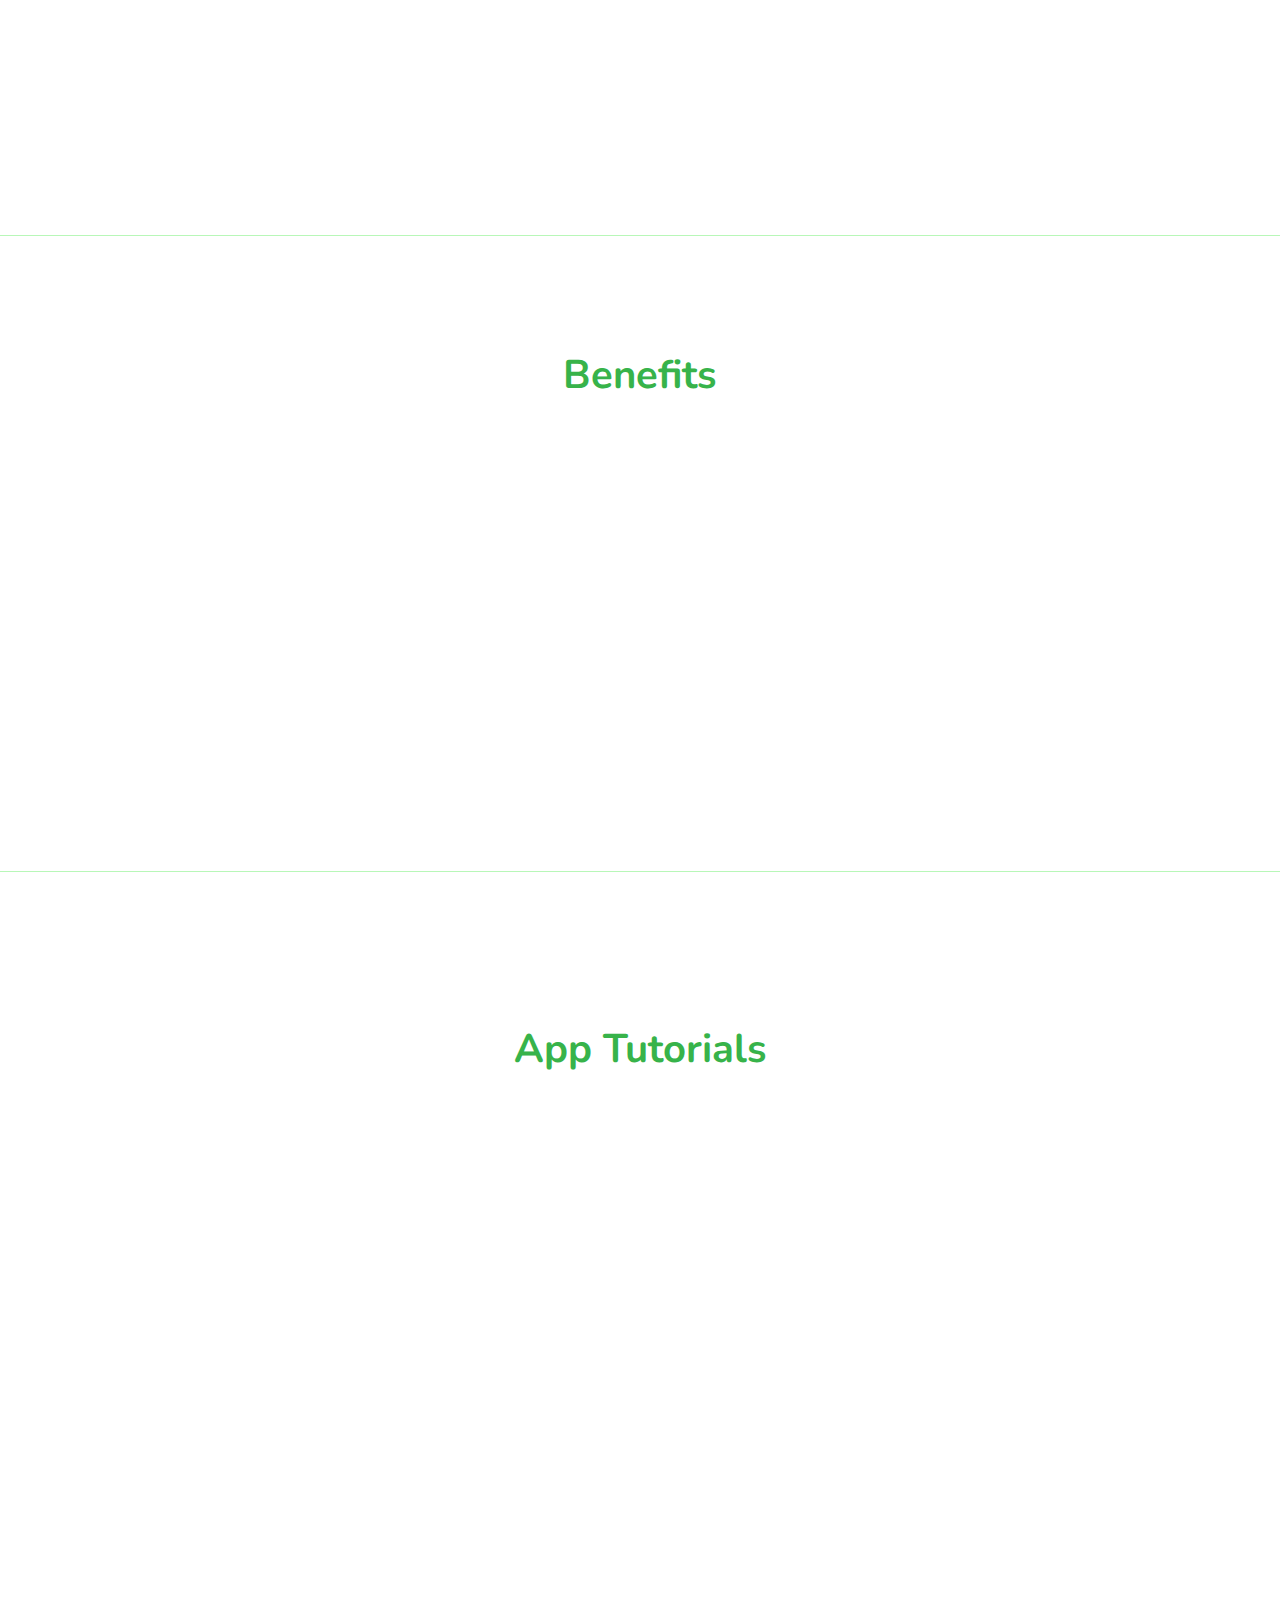
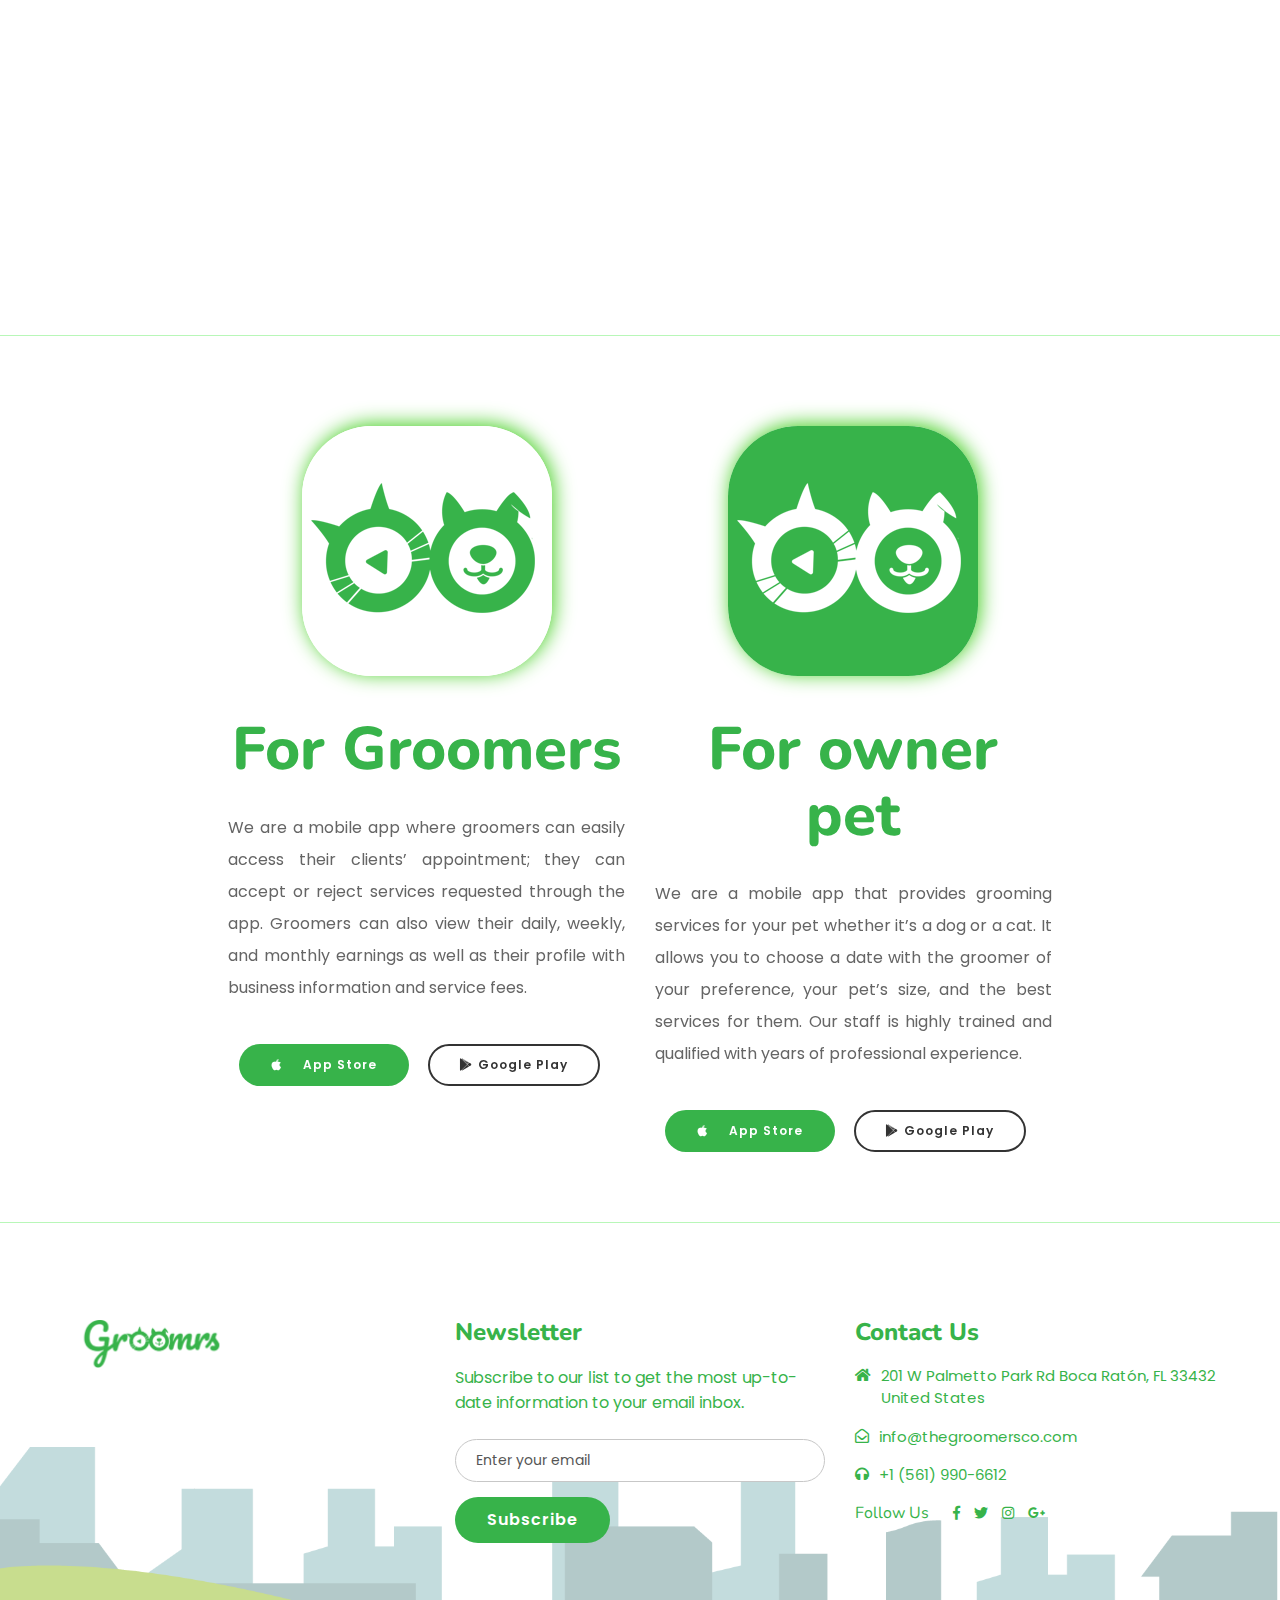
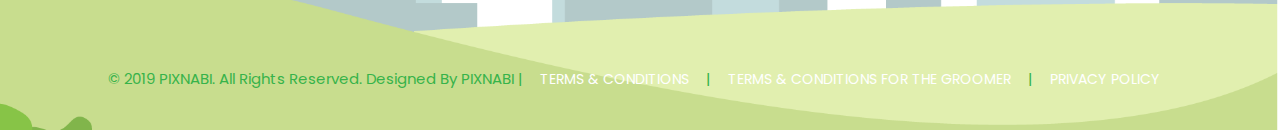
==== commit 84c1c7cd: "screenshot images change and terms & cond and privacy policy updated" ====
--- a/index.html
+++ b/index.html
@@ -372,14 +372,14 @@
     <div class="slider-active">
         <div class="single-slider home-two-slider">
             <div class="container-fluid pb-70" style="border-top: 1px solid #00e40047;">
-                <div class="row">
-                    <div class="col-xl-6 col-lg-6">
+                <div class="row justify-content-center">
+                    <div class="col-xl-4 col-lg-4">
                         <div class="slider-content">
                             <div class="loggo"><div class="logo-2" data-animation="fadeInLeft" data-delay=".2s"></div></div>
                            
                             
                             <h1 data-animation="fadeInLeft" data-delay=".2s" style="color: #37b34a; text-align: center;">For Groomers</h1>
-                            <p data-animation="fadeInLeft" data-delay=".4s">We are a mobile app where groomers can easily access their clients’ appointment; they can accept or reject services requested through the app. Groomers can also view their daily, weekly, and monthly earnings as well as their profile with business information and service fees. </p>
+                            <p data-animation="fadeInLeft" data-delay=".4s" style="text-align: justify;">We are a mobile app where groomers can easily access their clients’ appointment; they can accept or reject services requested through the app. Groomers can also view their daily, weekly, and monthly earnings as well as their profile with business information and service fees. </p>
                             <div class="slider-btn" style="text-align: center;">
                                 <a href="#" class="btn" data-animation="fadeInUp" data-delay=".6s"><i class="fab fa-apple"></i>App
                                     Store</a>
@@ -390,14 +390,14 @@
                     </div>
 
 
-                    <div class="col-xl-6 col-lg-6">
+                    <div class="col-xl-4 col-lg-4">
                         <div class="slider-content">
                             <div class="loggo"><div class="logo-3" data-animation="fadeInLeft" data-delay=".1s"></div></div>
                             
                             
                             <h1 class="transform" data-animation="fadeInLeft" data-delay=".2s" style="color: #37b34a; text-align: center;">
                                 For owner pet</h1>
-                            <p data-animation="fadeInLeft" data-delay=".4s">We are a mobile app that provides grooming services for your pet whether it’s a dog or a cat. It allows you to choose a date with the groomer of your preference, your pet’s size, and the best services for them. Our staff is highly trained and qualified with years of professional experience.</p>
+                            <p data-animation="fadeInLeft" data-delay=".4s" style="text-align: justify;">We are a mobile app that provides grooming services for your pet whether it’s a dog or a cat. It allows you to choose a date with the groomer of your preference, your pet’s size, and the best services for them. Our staff is highly trained and qualified with years of professional experience.</p>
                             <div class="slider-btn" style="text-align: center;">
                                 <a href="#" class="btn" data-animation="fadeInUp" data-delay=".6s"><i class="fab fa-apple"></i>App
                                     Store</a>
